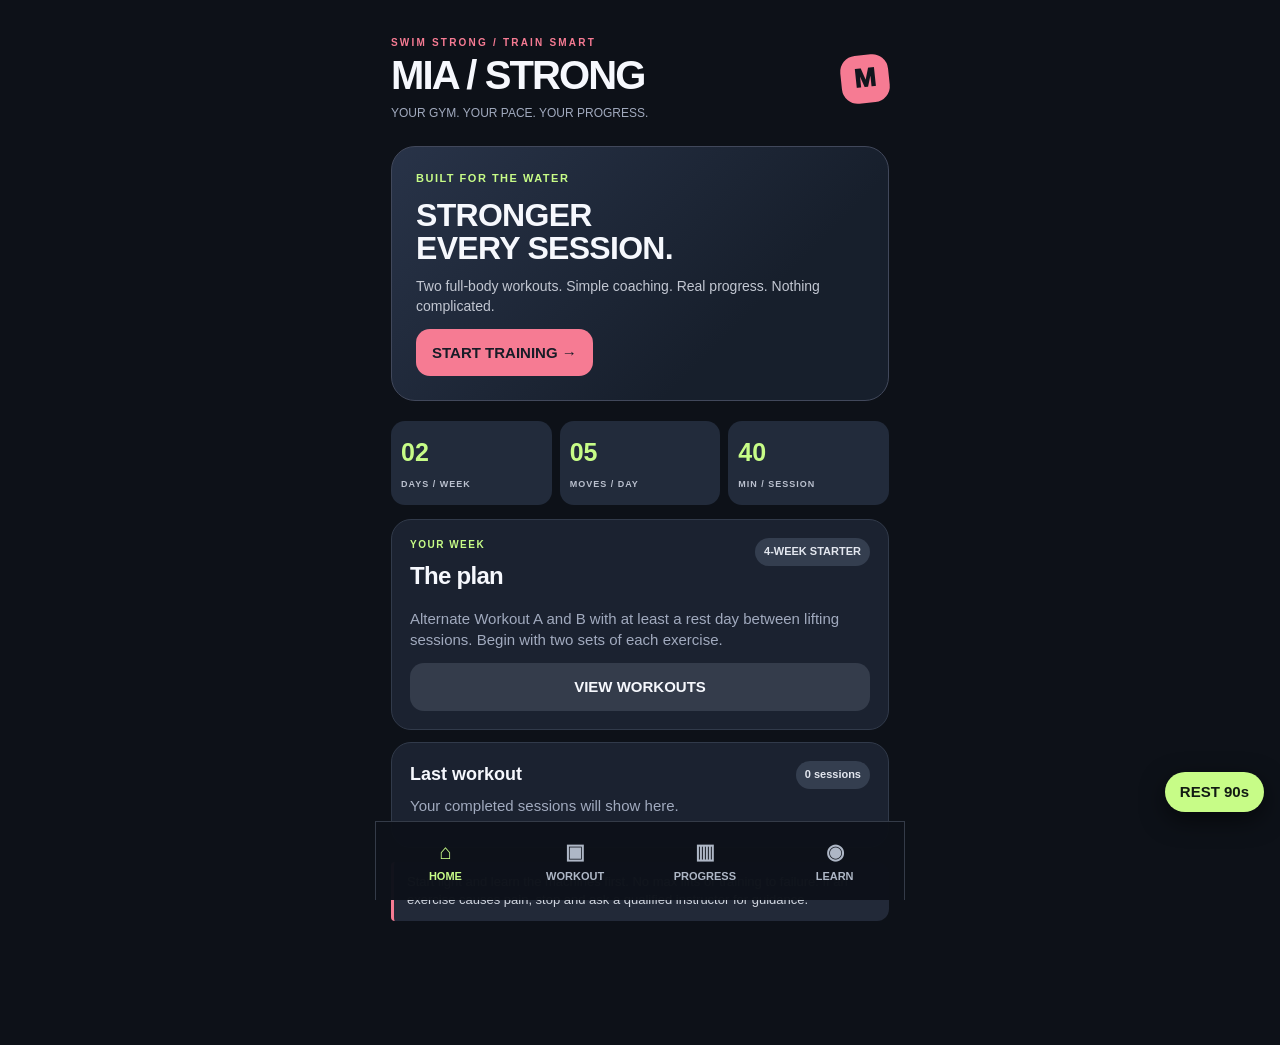
==== mia-strong/index.html @ 1ed0126c "Add standalone Mia Strong training app page" ====
<!doctype html>
<html lang="en">
<head>
<meta charset="utf-8">
<meta name="viewport" content="width=device-width,initial-scale=1,viewport-fit=cover">
<meta name="theme-color" content="#10131b">
<meta name="apple-mobile-web-app-capable" content="yes">
<meta name="apple-mobile-web-app-status-bar-style" content="black-translucent">
<meta name="apple-mobile-web-app-title" content="MIA STRONG">
<meta name="description" content="MIA / STRONG beginner strength training for swimmers">
<title>MIA / STRONG — Training</title>
<style>
:root{color-scheme:dark;--bg:#0d1118;--panel:#1b2230;--muted:#a1aabe;--accent:#f67b93;--lime:#c7fc87;--line:#313a4a;--white:#f6f8fd}
*{box-sizing:border-box}html{scroll-behavior:smooth}body{margin:0;background:var(--bg);color:var(--white);font:15px/1.45 -apple-system,BlinkMacSystemFont,Segoe UI,Roboto,Arial,sans-serif}button,input{font:inherit}button{cursor:pointer;touch-action:manipulation}a{color:var(--lime)}.app{max-width:530px;margin:auto;padding:22px 16px 110px}.micro{font-size:10px;letter-spacing:2.2px;font-weight:850;text-transform:uppercase;color:var(--accent)}.muted{color:var(--muted)}h1{font-size:40px;letter-spacing:-1.9px;line-height:1;margin:4px 0 10px}h2{font-size:24px;letter-spacing:-.7px;margin:0 0 8px}h3{font-size:18px;margin:0}p{margin:6px 0 12px}.top{display:flex;align-items:center;justify-content:space-between;margin-bottom:24px}.logo{height:48px;width:48px;background:var(--accent);color:#11151d;border-radius:16px;display:grid;place-items:center;font-weight:1000;font-size:26px;transform:rotate(-6deg)}.card{background:var(--panel);border:1px solid var(--line);border-radius:20px;padding:18px;margin:12px 0}.hero{background:linear-gradient(135deg,#283348 0%,#171f2c 70%);padding:24px;border-radius:24px;border:1px solid #41485b;margin-bottom:20px}.hero .eyebrow{color:var(--lime);font-size:11px;font-weight:800;letter-spacing:1.5px}.hero h2{font-size:32px;line-height:1.05;margin:12px 0 10px}.hero p{font-size:14px;color:#c2c7d2}.pill{font-size:11px;padding:6px 9px;border-radius:999px;background:#343e4f;color:#e3e7ef;font-weight:750;white-space:nowrap}.stats{display:grid;grid-template-columns:repeat(3,minmax(0,1fr));gap:8px;margin:14px 0}.stat{background:#222b3b;border-radius:14px;padding:13px 10px}.stat b{display:block;color:var(--lime);font-size:25px}.stat span{color:#bac0ce;letter-spacing:1px;font-size:9px;font-weight:800}.btn{border:none;border-radius:14px;background:var(--accent);color:#181c27;padding:13px 16px;font-weight:900;display:inline-flex;align-items:center;justify-content:center;gap:8px;text-decoration:none}.btn.secondary{background:#343c4b;color:var(--white)}.btn.ghost{background:transparent;color:var(--white);border:1px solid #485164}.btn.full{width:100%}.btn.small{padding:8px 10px;font-size:12px;border-radius:10px}.btn:active{transform:scale(.98)}.line{height:1px;background:var(--line);margin:14px 0}.workoutPick{display:grid;grid-template-columns:1fr 1fr;gap:9px;margin-bottom:18px}.pick{border:1px solid #485165;background:#202734;border-radius:14px;color:#c7cedb;padding:13px 10px;font-weight:800;text-align:center}.pick.active{background:var(--accent);border-color:var(--accent);color:#171b24}.toprow{display:flex;justify-content:space-between;align-items:flex-start;gap:12px}.overline{font-size:10px;letter-spacing:1.5px;font-weight:850;color:var(--lime)}.progress{height:8px;border-radius:9px;background:#343e4f;overflow:hidden;margin:12px 0}.progress>i{display:block;height:100%;background:var(--lime);border-radius:9px;transition:width .25s}.exercise{background:#202837;border:1px solid #394355;border-radius:19px;padding:15px;margin:10px 0}.exhead{display:flex;align-items:center;gap:11px}.exnumber{flex:0 0 39px;height:39px;display:grid;place-items:center;background:#384154;color:var(--accent);border-radius:12px;font-size:18px;font-weight:1000}.exhead .names{flex:1;min-width:0}.exhead h3{font-size:16px;line-height:1.2}.exhead small{display:block;color:#adb6c6;margin-top:4px;font-size:12px}.recommend{font-size:12px;color:var(--lime);font-weight:700;margin:13px 0 6px}.weightrow{display:flex;align-items:center;justify-content:space-between;gap:8px;margin:8px 0 13px}.weightbox{display:flex;gap:7px;align-items:center}.weightbox input{width:76px;border:1px solid #495467;background:#111722;color:white;border-radius:11px;padding:9px 7px;text-align:center;font-size:16px;font-weight:800}.weightbox span{color:#cbd0db;font-size:11px;max-width:50px}.setrow{display:grid;grid-template-columns:1fr 1fr;gap:9px}.set{border:1px solid #4d5668;background:#313a4a;color:#f0f2f8;border-radius:11px;padding:12px 6px;font-weight:850}.set.checked{color:#17301c;background:var(--lime);border-color:var(--lime)}.instructions{padding:14px 0 0}.instructions ol{padding-left:22px;margin:8px 0 12px}.instructions li{margin-bottom:7px}.tip{background:#30394a;border-radius:12px;padding:12px;color:#d7e0ed;font-size:13px}.tip b{color:var(--lime)}.bottomnav{position:fixed;bottom:0;left:0;right:0;background:rgba(14,18,26,.98);border-top:1px solid #343b48;display:flex;align-items:center;justify-content:center;z-index:10;padding:10px 8px calc(10px + env(safe-area-inset-bottom))}.navinner{display:flex;gap:7px;max-width:520px;width:100%}.navinner button{flex:1;background:none;border:0;color:#aeb7c6;font-size:11px;font-weight:700;padding:5px 0}.navinner button.active{color:var(--lime)}.navinner span{display:block;font-size:21px;margin-bottom:2px}.view{display:none}.view.active{display:block}.history{display:grid;gap:9px}.historyItem{background:#242d3c;border-radius:13px;padding:13px;display:flex;justify-content:space-between;gap:12px}.notice{border-left:3px solid var(--accent);padding:11px 13px;background:#222938;border-radius:4px 12px 12px 4px;font-size:13px;color:#d0d5df;margin:14px 0}.empty{text-align:center;color:var(--muted);padding:35px 12px}.toast{position:fixed;left:50%;bottom:95px;transform:translateX(-50%);border-radius:12px;background:#e3fac2;color:#132014;padding:11px 15px;white-space:nowrap;font-weight:800;box-shadow:0 5px 26px #0009;z-index:99;display:none}.timer{position:fixed;right:16px;bottom:88px;z-index:15;background:var(--lime);color:#121a13;border:none;border-radius:999px;padding:9px 15px;font-weight:900;box-shadow:0 8px 24px #0008;font-variant-numeric:tabular-nums}.footnote{font-size:12px;color:#9eacbc}button:focus-visible,input:focus-visible{outline:2px solid var(--lime);outline-offset:3px}
@media(min-width:700px){.app{padding-top:36px}.bottomnav{max-width:530px;margin:auto;border-left:1px solid #343b48;border-right:1px solid #343b48}}
</style>
</head>
<body>
<div class="app">
<header class="top"><div><div class="micro">SWIM STRONG / TRAIN SMART</div><h1>MIA / STRONG</h1><div class="muted" style="font-size:12px">YOUR GYM. YOUR PACE. YOUR PROGRESS.</div></div><div class="logo">M</div></header>
<section id="home" class="view active">
<div class="hero"><div class="eyebrow">BUILT FOR THE WATER</div><h2>STRONGER<br>EVERY SESSION.</h2><p>Two full-body workouts. Simple coaching. Real progress. Nothing complicated.</p><button class="btn" data-nav="workouts">START TRAINING →</button></div>
<div class="stats"><div class="stat"><b>02</b><span>DAYS / WEEK</span></div><div class="stat"><b>05</b><span>MOVES / DAY</span></div><div class="stat"><b>40</b><span>MIN / SESSION</span></div></div>
<div class="card"><div class="toprow"><div><div class="overline">YOUR WEEK</div><h2 style="margin-top:6px">The plan</h2></div><span class="pill">4-WEEK STARTER</span></div><p class="muted">Alternate Workout A and B with at least a rest day between lifting sessions. Begin with two sets of each exercise.</p><button class="btn secondary full" data-nav="workouts">VIEW WORKOUTS</button></div>
<div class="card"><div class="toprow"><h3>Last workout</h3><span class="pill" id="homeSessionCount">0 sessions</span></div><p id="lastSession" class="muted">Your completed sessions will show here.</p></div>
<div class="notice">Start light and learn the machines first. No max lifts or training to failure. If an exercise causes pain, stop and ask a qualified instructor for guidance.</div>
</section>
<section id="workouts" class="view">
<div class="overline">LET'S GET STRONG</div><h2 style="margin:7px 0">YOUR WORKOUT</h2><p class="muted">Tap an exercise for steps. Log your weight and tick off sets as you go.</p>
<div class="workoutPick"><button id="pickA" class="pick active" data-day="A">A · MACHINES</button><button id="pickB" class="pick" data-day="B">B · STRENGTH</button></div>
<div class="card"><div class="toprow"><div><div class="overline">TODAY'S SESSION</div><h2 id="workoutName" style="margin-top:6px">MACHINE DAY</h2></div><span class="pill" id="setCount">0 / 10 SETS</span></div><p id="workoutDesc" class="muted"></p><div class="progress"><i id="progressFill" style="width:0%"></i></div></div>
<div id="exerciseList"></div>
<div class="card"><button class="btn full" id="finishWorkout">FINISH + SAVE WORKOUT ✓</button><button class="btn ghost full" id="resetWorkout" style="margin-top:9px">RESET CHECKMARKS</button><p class="footnote" style="margin-top:12px">Only completed sets count toward saved progress. Workout weights and history are saved in this browser on this device, not to an online account.</p></div>
</section>
<section id="progressView" class="view">
<div class="overline">KEEP SHOWING UP</div><h2 style="margin:7px 0">YOUR PROGRESS</h2><div class="stats"><div class="stat"><b id="sessionsTotal">0</b><span>WORKOUTS</span></div><div class="stat"><b id="setsTotal">0</b><span>SETS DONE</span></div><div class="stat"><b id="movesTotal">10</b><span>EXERCISES</span></div></div>
<div class="card"><h3>Workout history</h3><p class="muted">Your sessions are stored on this phone.</p><div id="historyList" class="history"></div></div>
<div class="card"><button class="btn secondary full" id="copyHistory">COPY HISTORY TO NOTES</button></div>
</section>
<section id="learn" class="view">
<div class="overline">BEFORE YOU LIFT</div><h2 style="margin:7px 0">GYM PLAYBOOK</h2>
<div class="card"><h3>01 · Warm up</h3><p>5–10 minutes of easy cycling or walking, followed by a few controlled practice reps for the first exercise.</p></div>
<div class="card"><h3>02 · Find your starting weight</h3><p>Suggested weights are just a place to start. Use one that leaves 3–4 clean reps in reserve. Machines don't all feel the same.</p></div>
<div class="card"><h3>03 · Your sets</h3><p>Two sets per exercise. Rest about 60–90 seconds between them. Keep every movement smooth and controlled.</p></div>
<div class="card"><h3>04 · Get stronger</h3><p>When every rep is easy and controlled, increase slightly next time. No need to max out, chase soreness or train to failure.</p></div>
<div class="card"><h3>05 · Swim comes first</h3><p>Keep gym days away from big races or especially tough swim practices when possible. Eat enough, hydrate and recover.</p></div>
<div class="card"><h3>06 · Safety</h3><p>Get a gym instructor to check machine settings and new free-weight movements. If there is pain, dizziness, or unusual severe muscle discomfort, stop training and tell a trusted adult or clinician.</p></div>
<div class="card"><h3>Make it feel like an app</h3><p>On iPhone, open this page in Safari, tap Share, then <strong>Add to Home Screen</strong>. Mia can then open it with one tap.</p></div>
</section>
</div>
<nav class="bottomnav" aria-label="App navigation"><div class="navinner"><button class="active" data-nav="home"><span>⌂</span>HOME</button><button data-nav="workouts"><span>▣</span>WORKOUT</button><button data-nav="progressView"><span>▥</span>PROGRESS</button><button data-nav="learn"><span>◉</span>LEARN</button></div></nav>
<button class="timer" id="timer" aria-label="Start a 90 second rest timer">REST 90s</button><div class="toast" id="toast" role="status"></div>
<script>
(function(){
"use strict";
var plans={
A:{name:"MACHINE DAY",desc:"Machines + core. Get comfortable using the equipment.",items:[
{id:"leg",name:"Leg Press",reps:"10 reps",area:"Legs + glutes",suggest:"Start with the lightest comfortable setting (often 20–50 lb displayed)",weight:30,unit:"lb displayed",steps:["Adjust seat so back stays on the support.","Place feet around shoulder width apart.","Push platform smoothly without locking knees.","Return slowly while keeping hips against pad."],tip:"Leg-press machines vary greatly. Use the lightest comfortable resistance first."},
{id:"row",name:"Seated Cable Row",reps:"10 reps",area:"Back + arms",suggest:"15–30 lb",weight:20,unit:"lb",steps:["Sit upright with feet supported.","Pull handles toward your lower ribs.","Keep shoulders down and avoid rocking backward.","Return smoothly to the starting position."],tip:"Move your arms, not your whole torso."},
{id:"press",name:"Chest Press",reps:"10 reps",area:"Chest + triceps",suggest:"10–25 lb",weight:15,unit:"lb",steps:["Adjust seat so handles are near chest height.","Sit against the back support.","Press forward smoothly.","Return slowly without forcing a deep shoulder stretch."],tip:"Use only a comfortable pain-free range for your shoulders."},
{id:"bridge",name:"Glute Bridge",reps:"12 reps",area:"Hips + glutes",suggest:"Body weight",weight:0,unit:"lb added",steps:["Lie on your back, knees bent and feet flat.","Brace core and squeeze glutes.","Lift hips until body is in a straight line.","Lower slowly without arching your back."],tip:"Body weight is enough to learn the movement."},
{id:"deadbug",name:"Dead Bug",reps:"8 each side",area:"Core control",suggest:"Body weight",weight:0,unit:"lb added",steps:["Lie on your back with arms up and knees bent.","Slowly extend one arm and the opposite leg.","Keep the lower back stable.","Return and switch sides."],tip:"Smaller movements are better than arching your back."}]},
B:{name:"STRENGTH + CONTROL",desc:"Free weights, body control and swimmer-friendly strength.",items:[
{id:"goblet",name:"Goblet Squat",reps:"8 reps",area:"Legs + hips",suggest:"Body weight first, then 5–10 lb",weight:5,unit:"lb single weight",steps:["Hold one light dumbbell at chest level.","Stand with feet about shoulder width.","Sit hips down and back to a comfortable depth.","Keep heels down as you stand tall."],tip:"Practice bodyweight squats before adding the dumbbell."},
{id:"lat",name:"Lat Pulldown",reps:"10 reps",area:"Back + arms",suggest:"15–30 lb",weight:20,unit:"lb",steps:["Set thigh pads so legs are secure.","Sit tall with a comfortable grip.","Pull bar toward upper chest, elbows down.","Return under control without swinging."],tip:"Never pull the bar behind your neck."},
{id:"rdl",name:"Dumbbell Romanian Deadlift",reps:"8 reps",area:"Hamstrings + glutes",suggest:"5–10 lb per hand",weight:5,unit:"lb each hand",steps:["Hold light dumbbells near thighs.","Slightly bend knees and push hips backward.","Keep back neutral and dumbbells close to legs.","Drive hips forward to stand tall."],tip:"Have a gym instructor check your form at first."},
{id:"step",name:"Step-Ups",reps:"8 each leg",area:"Single-leg power",suggest:"Body weight",weight:0,unit:"lb added",steps:["Choose a low, stable step.","Put entire foot onto the step.","Push through the top leg to stand tall.","Lower slowly before switching sides."],tip:"Do these without weights first."},
{id:"pallof",name:"Pallof Press",reps:"8 each side",area:"Core stability",suggest:"5–10 lb",weight:5,unit:"lb",steps:["Set a cable at chest height.","Stand sideways to it, gripping handle at chest.","Press hands forward without twisting torso.","Bring hands back and repeat on both sides."],tip:"Lower resistance if your body starts rotating."}]}
};
var dbkey="mia-strong-v1";var s={day:"A",weights:{},checks:{},sessions:[],open:""};try{var previous=JSON.parse(localStorage.getItem(dbkey)||"null");if(previous&&typeof previous==="object"){s=Object.assign(s,previous)}}catch(e){}
function persist(){try{localStorage.setItem(dbkey,JSON.stringify(s))}catch(e){}}
function escapeText(str){return String(str).replace(/[&<>"']/g,function(c){return {"&":"&amp;","<":"&lt;",">":"&gt;","\"":"&quot;","'":"&#39;"}[c]})}
function x(id){return document.getElementById(id)}
function toast(msg){x("toast").textContent=msg;x("toast").style.display="block";setTimeout(function(){x("toast").style.display="none"},2300)}
function count(){return plans[s.day].items.reduce(function(sum,it){return sum+(s.checks[s.day+"-"+it.id+"-1"]?1:0)+(s.checks[s.day+"-"+it.id+"-2"]?1:0)},0)}
function drawWorkouts(){
x("pickA").classList.toggle("active",s.day==="A");x("pickB").classList.toggle("active",s.day==="B");
x("workoutName").textContent=plans[s.day].name;x("workoutDesc").textContent=plans[s.day].desc;
x("setCount").textContent=count()+" / 10 SETS";x("progressFill").style.width=(count()*10)+"%";
x("exerciseList").innerHTML=plans[s.day].items.map(function(it,i){
var key=s.day+"-"+it.id;var weight=s.weights[it.id]==null?it.weight:s.weights[it.id];var opened=s.open===it.id;
var instructions=opened?'<div class="instructions"><div class="overline">HOW TO DO IT</div><ol>'+it.steps.map(function(v){return "<li>"+escapeText(v)+"</li>"}).join("")+'</ol><div class="tip"><b>FORM TIP </b>'+escapeText(it.tip)+'</div><a class="btn secondary full" style="margin-top:10px" target="_blank" rel="noopener noreferrer" href="https://www.youtube.com/results?search_query='+encodeURIComponent(it.name+" beginner exercise tutorial")+'">▶ WATCH DEMONSTRATION</a></div>':"";
return '<div class="exercise"><div class="exhead"><div class="exnumber">'+String(i+1).padStart(2,"0")+'</div><div class="names"><h3>'+escapeText(it.name)+'</h3><small>'+escapeText(it.area)+" · 2 × "+escapeText(it.reps)+'</small></div><button class="btn small secondary" data-learn="'+it.id+'">'+(opened?"CLOSE":"LEARN")+'</button></div><div class="recommend">FIRST TRY: '+escapeText(it.suggest)+'</div><div class="weightrow"><span class="muted" style="font-size:12px">WEIGHT USED</span><div class="weightbox"><input type="number" min="0" step="2.5" inputmode="decimal" aria-label="Weight for '+escapeText(it.name)+'" data-weight="'+it.id+'" value="'+escapeText(weight)+'"><span>'+escapeText(it.unit)+'</span></div></div><div class="setrow">'+[1,2].map(function(n){var checked=!!s.checks[key+"-"+n];return '<button class="set '+(checked?"checked":"")+'" data-set="'+key+"-"+n+'">'+(checked?"✓ DONE":"SET "+n)+'</button>'}).join("")+'</div>'+instructions+'</div>'
}).join("");
}
function drawProgress(){
var total=s.sessions.reduce(function(a,b){return a+b.sets},0);x("sessionsTotal").textContent=s.sessions.length;x("setsTotal").textContent=total;x("homeSessionCount").textContent=s.sessions.length+(s.sessions.length===1?" session":" sessions");
x("lastSession").textContent=s.sessions.length?s.sessions[0].label+" · "+new Date(s.sessions[0].date).toLocaleDateString()+" · "+s.sessions[0].sets+" sets completed":"Your completed sessions will show here.";
x("historyList").innerHTML=s.sessions.length?s.sessions.map(function(it){return '<div class="historyItem"><div><b>'+escapeText(it.label)+'</b><div class="muted" style="font-size:12px">'+new Date(it.date).toLocaleDateString()+'</div></div><span class="pill">'+it.sets+' SETS</span></div>'}).join(""):'<div class="empty">No logged workouts yet.<br>Start with Workout A!</div>';
}
function show(tab){
document.querySelectorAll(".view").forEach(function(el){el.classList.toggle("active",el.id===tab)});
document.querySelectorAll("[data-nav]").forEach(function(el){el.classList.toggle("active",el.dataset.nav===tab)});
window.scrollTo(0,0);drawProgress();
}
document.addEventListener("click",function(e){
var nav=e.target.closest("[data-nav]");if(nav){show(nav.dataset.nav);return}
var day=e.target.closest("[data-day]");if(day){s.day=day.dataset.day;s.open="";persist();drawWorkouts();return}
var learn=e.target.closest("[data-learn]");if(learn){s.open=s.open===learn.dataset.learn?"":learn.dataset.learn;persist();drawWorkouts();return}
var set=e.target.closest("[data-set]");if(set){s.checks[set.dataset.set]=!s.checks[set.dataset.set];persist();drawWorkouts();return}
});
document.addEventListener("change",function(e){var el=e.target.closest("[data-weight]");if(el){var v=Number(el.value);s.weights[el.dataset.weight]=Number.isFinite(v)&&v>=0?v:0;persist()}});
x("finishWorkout").addEventListener("click",function(){var c=count();if(!c){toast("Complete some sets first");return}var used=plans[s.day].items.map(function(it){return {exercise:it.name,weight:s.weights[it.id]==null?it.weight:s.weights[it.id],unit:it.unit,sets:(s.checks[s.day+"-"+it.id+"-1"]?1:0)+(s.checks[s.day+"-"+it.id+"-2"]?1:0)}});s.sessions.unshift({date:new Date().toISOString(),label:plans[s.day].name,day:s.day,sets:c,used:used});s.sessions=s.sessions.slice(0,100);plans[s.day].items.forEach(function(it){delete s.checks[s.day+"-"+it.id+"-1"];delete s.checks[s.day+"-"+it.id+"-2"]});persist();drawWorkouts();drawProgress();toast("Workout saved! Strong work.");show("progressView")});
x("resetWorkout").addEventListener("click",function(){if(!confirm("Clear today's checked sets?"))return;plans[s.day].items.forEach(function(it){delete s.checks[s.day+"-"+it.id+"-1"];delete s.checks[s.day+"-"+it.id+"-2"]});persist();drawWorkouts();toast("Checkmarks reset")});
x("copyHistory").addEventListener("click",function(){var txt="MIA / STRONG TRAINING HISTORY\n"+s.sessions.map(function(e){return new Date(e.date).toLocaleDateString()+" | "+e.label+" | "+e.sets+" sets\n"+e.used.map(function(a){return "  "+a.exercise+": "+a.weight+" "+a.unit+" ("+a.sets+" sets)"}).join("\n")}).join("\n\n");if(navigator.clipboard&&navigator.clipboard.writeText){navigator.clipboard.writeText(txt).then(function(){toast("Copied to clipboard")},function(){toast("Clipboard unavailable")})}else{toast("Clipboard unavailable")}});
var remaining=0;var interval=null;x("timer").addEventListener("click",function(){if(interval){clearInterval(interval);interval=null;remaining=0;x("timer").textContent="REST 90s";return}remaining=90;x("timer").textContent="REST "+remaining+"s";interval=setInterval(function(){remaining--;x("timer").textContent="REST "+remaining+"s";if(remaining<=0){clearInterval(interval);interval=null;x("timer").textContent="REST 90s";toast("Rest complete. Ready for next set!")}},1000)});
drawWorkouts();drawProgress();
})();
</script>
</body></html>
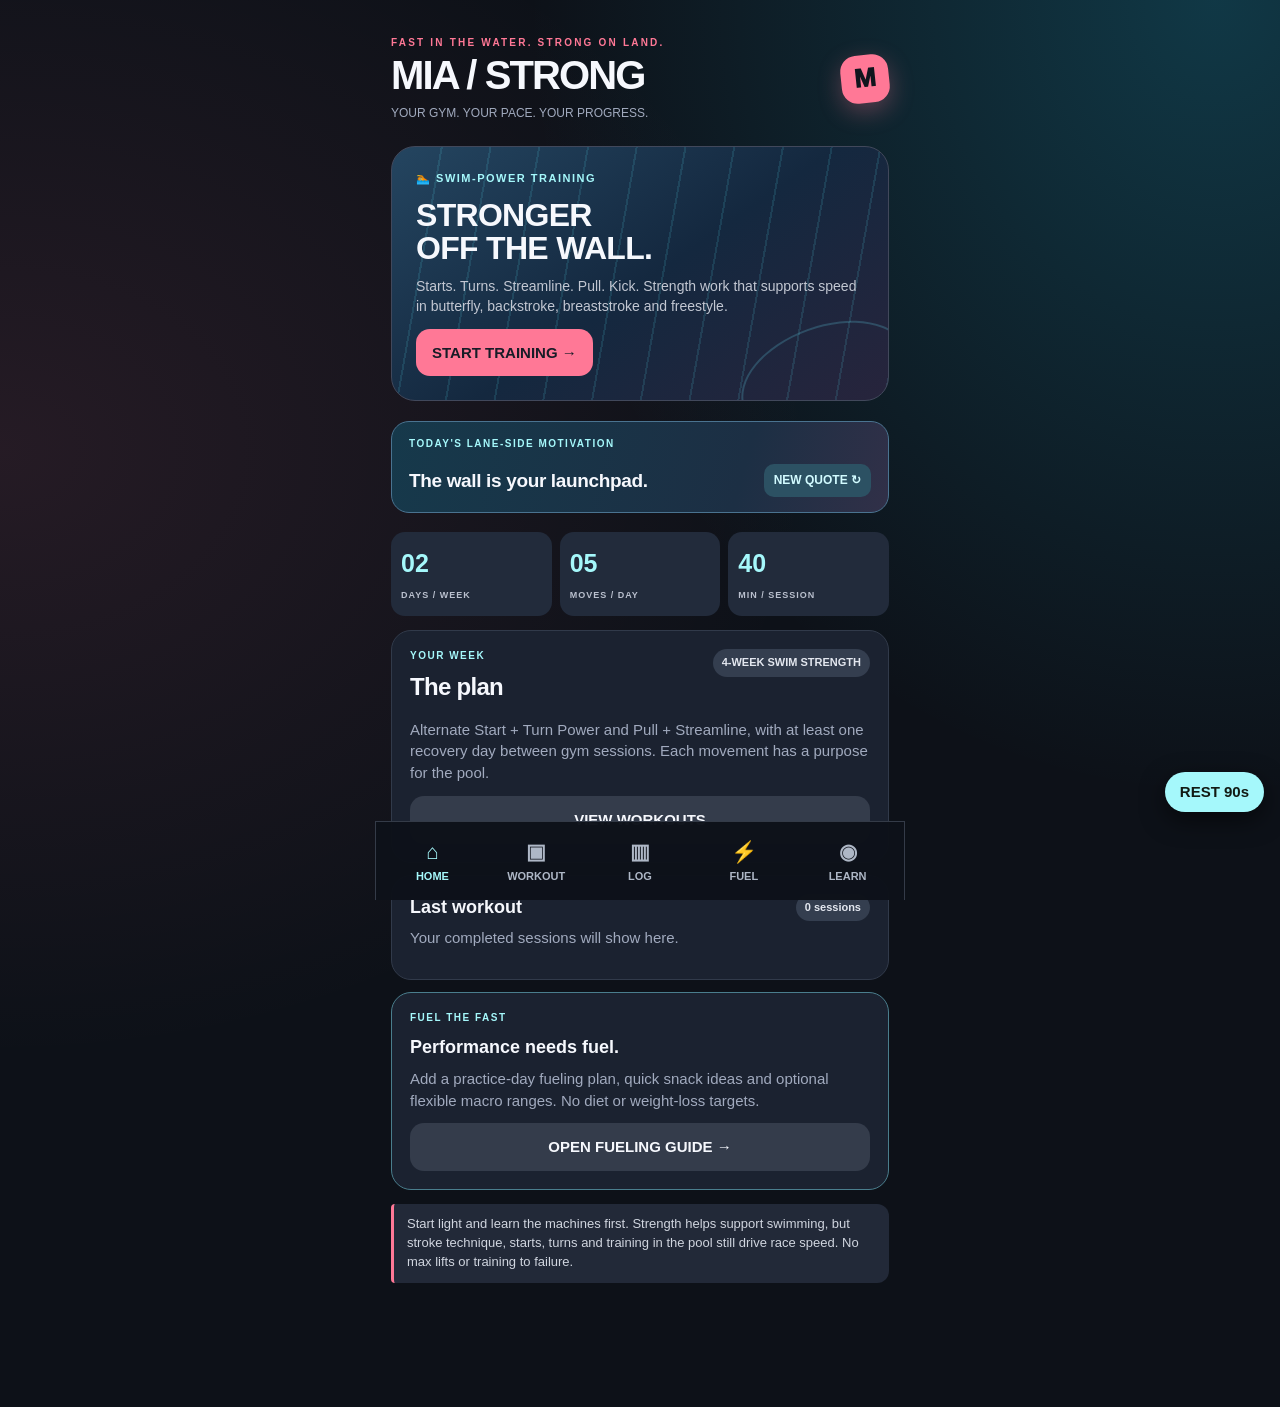
==== commit 7ad8def5: "Make Mia Strong swimmer-specific with rotating motivation and performance fueling guide" ====
--- a/mia-strong/index.html
+++ b/mia-strong/index.html
@@ -10,25 +10,48 @@
 <meta name="description" content="MIA / STRONG beginner strength training for swimmers">
 <title>MIA / STRONG — Training</title>
 <style>
-:root{color-scheme:dark;--bg:#0d1118;--panel:#1b2230;--muted:#a1aabe;--accent:#f67b93;--lime:#c7fc87;--line:#313a4a;--white:#f6f8fd}
-*{box-sizing:border-box}html{scroll-behavior:smooth}body{margin:0;background:var(--bg);color:var(--white);font:15px/1.45 -apple-system,BlinkMacSystemFont,Segoe UI,Roboto,Arial,sans-serif}button,input{font:inherit}button{cursor:pointer;touch-action:manipulation}a{color:var(--lime)}.app{max-width:530px;margin:auto;padding:22px 16px 110px}.micro{font-size:10px;letter-spacing:2.2px;font-weight:850;text-transform:uppercase;color:var(--accent)}.muted{color:var(--muted)}h1{font-size:40px;letter-spacing:-1.9px;line-height:1;margin:4px 0 10px}h2{font-size:24px;letter-spacing:-.7px;margin:0 0 8px}h3{font-size:18px;margin:0}p{margin:6px 0 12px}.top{display:flex;align-items:center;justify-content:space-between;margin-bottom:24px}.logo{height:48px;width:48px;background:var(--accent);color:#11151d;border-radius:16px;display:grid;place-items:center;font-weight:1000;font-size:26px;transform:rotate(-6deg)}.card{background:var(--panel);border:1px solid var(--line);border-radius:20px;padding:18px;margin:12px 0}.hero{background:linear-gradient(135deg,#283348 0%,#171f2c 70%);padding:24px;border-radius:24px;border:1px solid #41485b;margin-bottom:20px}.hero .eyebrow{color:var(--lime);font-size:11px;font-weight:800;letter-spacing:1.5px}.hero h2{font-size:32px;line-height:1.05;margin:12px 0 10px}.hero p{font-size:14px;color:#c2c7d2}.pill{font-size:11px;padding:6px 9px;border-radius:999px;background:#343e4f;color:#e3e7ef;font-weight:750;white-space:nowrap}.stats{display:grid;grid-template-columns:repeat(3,minmax(0,1fr));gap:8px;margin:14px 0}.stat{background:#222b3b;border-radius:14px;padding:13px 10px}.stat b{display:block;color:var(--lime);font-size:25px}.stat span{color:#bac0ce;letter-spacing:1px;font-size:9px;font-weight:800}.btn{border:none;border-radius:14px;background:var(--accent);color:#181c27;padding:13px 16px;font-weight:900;display:inline-flex;align-items:center;justify-content:center;gap:8px;text-decoration:none}.btn.secondary{background:#343c4b;color:var(--white)}.btn.ghost{background:transparent;color:var(--white);border:1px solid #485164}.btn.full{width:100%}.btn.small{padding:8px 10px;font-size:12px;border-radius:10px}.btn:active{transform:scale(.98)}.line{height:1px;background:var(--line);margin:14px 0}.workoutPick{display:grid;grid-template-columns:1fr 1fr;gap:9px;margin-bottom:18px}.pick{border:1px solid #485165;background:#202734;border-radius:14px;color:#c7cedb;padding:13px 10px;font-weight:800;text-align:center}.pick.active{background:var(--accent);border-color:var(--accent);color:#171b24}.toprow{display:flex;justify-content:space-between;align-items:flex-start;gap:12px}.overline{font-size:10px;letter-spacing:1.5px;font-weight:850;color:var(--lime)}.progress{height:8px;border-radius:9px;background:#343e4f;overflow:hidden;margin:12px 0}.progress>i{display:block;height:100%;background:var(--lime);border-radius:9px;transition:width .25s}.exercise{background:#202837;border:1px solid #394355;border-radius:19px;padding:15px;margin:10px 0}.exhead{display:flex;align-items:center;gap:11px}.exnumber{flex:0 0 39px;height:39px;display:grid;place-items:center;background:#384154;color:var(--accent);border-radius:12px;font-size:18px;font-weight:1000}.exhead .names{flex:1;min-width:0}.exhead h3{font-size:16px;line-height:1.2}.exhead small{display:block;color:#adb6c6;margin-top:4px;font-size:12px}.recommend{font-size:12px;color:var(--lime);font-weight:700;margin:13px 0 6px}.weightrow{display:flex;align-items:center;justify-content:space-between;gap:8px;margin:8px 0 13px}.weightbox{display:flex;gap:7px;align-items:center}.weightbox input{width:76px;border:1px solid #495467;background:#111722;color:white;border-radius:11px;padding:9px 7px;text-align:center;font-size:16px;font-weight:800}.weightbox span{color:#cbd0db;font-size:11px;max-width:50px}.setrow{display:grid;grid-template-columns:1fr 1fr;gap:9px}.set{border:1px solid #4d5668;background:#313a4a;color:#f0f2f8;border-radius:11px;padding:12px 6px;font-weight:850}.set.checked{color:#17301c;background:var(--lime);border-color:var(--lime)}.instructions{padding:14px 0 0}.instructions ol{padding-left:22px;margin:8px 0 12px}.instructions li{margin-bottom:7px}.tip{background:#30394a;border-radius:12px;padding:12px;color:#d7e0ed;font-size:13px}.tip b{color:var(--lime)}.bottomnav{position:fixed;bottom:0;left:0;right:0;background:rgba(14,18,26,.98);border-top:1px solid #343b48;display:flex;align-items:center;justify-content:center;z-index:10;padding:10px 8px calc(10px + env(safe-area-inset-bottom))}.navinner{display:flex;gap:7px;max-width:520px;width:100%}.navinner button{flex:1;background:none;border:0;color:#aeb7c6;font-size:11px;font-weight:700;padding:5px 0}.navinner button.active{color:var(--lime)}.navinner span{display:block;font-size:21px;margin-bottom:2px}.view{display:none}.view.active{display:block}.history{display:grid;gap:9px}.historyItem{background:#242d3c;border-radius:13px;padding:13px;display:flex;justify-content:space-between;gap:12px}.notice{border-left:3px solid var(--accent);padding:11px 13px;background:#222938;border-radius:4px 12px 12px 4px;font-size:13px;color:#d0d5df;margin:14px 0}.empty{text-align:center;color:var(--muted);padding:35px 12px}.toast{position:fixed;left:50%;bottom:95px;transform:translateX(-50%);border-radius:12px;background:#e3fac2;color:#132014;padding:11px 15px;white-space:nowrap;font-weight:800;box-shadow:0 5px 26px #0009;z-index:99;display:none}.timer{position:fixed;right:16px;bottom:88px;z-index:15;background:var(--lime);color:#121a13;border:none;border-radius:999px;padding:9px 15px;font-weight:900;box-shadow:0 8px 24px #0008;font-variant-numeric:tabular-nums}.footnote{font-size:12px;color:#9eacbc}button:focus-visible,input:focus-visible{outline:2px solid var(--lime);outline-offset:3px}
+:root{color-scheme:dark;--bg:#0d1118;--panel:#1b2230;--muted:#a1aabe;--accent:#ff7896;--lime:#a5f8fb;--line:#313a4a;--white:#f6f8fd}
+*{box-sizing:border-box}html{scroll-behavior:smooth}body{margin:0;background:var(--bg);background-image:radial-gradient(ellipse at 95% 0%,rgba(28,194,232,.22),transparent 40%),radial-gradient(ellipse at 0% 32%,rgba(250,113,148,.10),transparent 45%);color:var(--white);font:15px/1.45 -apple-system,BlinkMacSystemFont,Segoe UI,Roboto,Arial,sans-serif}button,input{font:inherit}button{cursor:pointer;touch-action:manipulation}a{color:var(--lime)}.app{max-width:530px;margin:auto;padding:22px 16px 110px}.micro{font-size:10px;letter-spacing:2.2px;font-weight:850;text-transform:uppercase;color:var(--accent)}.muted{color:var(--muted)}h1{font-size:40px;letter-spacing:-1.9px;line-height:1;margin:4px 0 10px}h2{font-size:24px;letter-spacing:-.7px;margin:0 0 8px}h3{font-size:18px;margin:0}p{margin:6px 0 12px}.top{display:flex;align-items:center;justify-content:space-between;margin-bottom:24px}.logo{box-shadow:0 8px 24px #ff789650;height:48px;width:48px;background:var(--accent);color:#11151d;border-radius:16px;display:grid;place-items:center;font-weight:1000;font-size:26px;transform:rotate(-6deg)}.card{background:var(--panel);border:1px solid var(--line);border-radius:20px;padding:18px;margin:12px 0}.hero{background:repeating-linear-gradient(100deg,rgba(85,224,241,.13) 0px,rgba(85,224,241,.13) 2px,transparent 2px,transparent 48px),linear-gradient(145deg,#244560 0%,#14283f 52%,#27243c 100%);padding:24px;border-radius:24px;border:1px solid #41485b;margin-bottom:20px} .hero .eyebrow{color:var(--lime);font-size:11px;font-weight:800;letter-spacing:1.5px}.hero h2{font-size:32px;line-height:1.05;margin:12px 0 10px}.hero p{font-size:14px;color:#c2c7d2}.pill{font-size:11px;padding:6px 9px;border-radius:999px;background:#343e4f;color:#e3e7ef;font-weight:750;white-space:nowrap}.stats{display:grid;grid-template-columns:repeat(3,minmax(0,1fr));gap:8px;margin:14px 0}.stat{background:#222b3b;border-radius:14px;padding:13px 10px}.stat b{display:block;color:var(--lime);font-size:25px}.stat span{color:#bac0ce;letter-spacing:1px;font-size:9px;font-weight:800}.btn{border:none;border-radius:14px;background:var(--accent);color:#181c27;padding:13px 16px;font-weight:900;display:inline-flex;align-items:center;justify-content:center;gap:8px;text-decoration:none}.btn.secondary{background:#343c4b;color:var(--white)}.btn.ghost{background:transparent;color:var(--white);border:1px solid #485164}.btn.full{width:100%}.btn.small{padding:8px 10px;font-size:12px;border-radius:10px}.btn:active{transform:scale(.98)}.line{height:1px;background:var(--line);margin:14px 0}.workoutPick{display:grid;grid-template-columns:1fr 1fr;gap:9px;margin-bottom:18px}.pick{border:1px solid #485165;background:#202734;border-radius:14px;color:#c7cedb;padding:13px 10px;font-weight:800;text-align:center}.pick.active{background:var(--accent);border-color:var(--accent);color:#171b24}.toprow{display:flex;justify-content:space-between;align-items:flex-start;gap:12px}.overline{font-size:10px;letter-spacing:1.5px;font-weight:850;color:var(--lime)}.progress{height:8px;border-radius:9px;background:#343e4f;overflow:hidden;margin:12px 0}.progress>i{display:block;height:100%;background:var(--lime);border-radius:9px;transition:width .25s}.exercise{background:#202837;border:1px solid #394355;border-radius:19px;padding:15px;margin:10px 0}.exhead{display:flex;align-items:center;gap:11px}.exnumber{flex:0 0 39px;height:39px;display:grid;place-items:center;background:#384154;color:var(--accent);border-radius:12px;font-size:18px;font-weight:1000}.exhead .names{flex:1;min-width:0}.exhead h3{font-size:16px;line-height:1.2}.exhead small{display:block;color:#adb6c6;margin-top:4px;font-size:12px}.recommend{font-size:12px;color:var(--lime);font-weight:700;margin:13px 0 6px}.weightrow{display:flex;align-items:center;justify-content:space-between;gap:8px;margin:8px 0 13px}.weightbox{display:flex;gap:7px;align-items:center}.weightbox input{width:76px;border:1px solid #495467;background:#111722;color:white;border-radius:11px;padding:9px 7px;text-align:center;font-size:16px;font-weight:800}.weightbox span{color:#cbd0db;font-size:11px;max-width:50px}.setrow{display:grid;grid-template-columns:1fr 1fr;gap:9px}.set{border:1px solid #4d5668;background:#313a4a;color:#f0f2f8;border-radius:11px;padding:12px 6px;font-weight:850}.set.checked{color:#17301c;background:var(--lime);border-color:var(--lime)}.instructions{padding:14px 0 0}.instructions ol{padding-left:22px;margin:8px 0 12px}.instructions li{margin-bottom:7px}.tip{background:#30394a;border-radius:12px;padding:12px;color:#d7e0ed;font-size:13px}.tip b{color:var(--lime)}.bottomnav{position:fixed;bottom:0;left:0;right:0;background:rgba(14,18,26,.98);border-top:1px solid #343b48;display:flex;align-items:center;justify-content:center;z-index:10;padding:10px 8px calc(10px + env(safe-area-inset-bottom))}.navinner{display:flex;gap:7px;max-width:520px;width:100%}.navinner button{flex:1;background:none;border:0;color:#aeb7c6;font-size:11px;font-weight:700;padding:5px 0}.navinner button.active{color:var(--lime)}.navinner span{display:block;font-size:21px;margin-bottom:2px}.view{display:none}.view.active{display:block}.history{display:grid;gap:9px}.historyItem{background:#242d3c;border-radius:13px;padding:13px;display:flex;justify-content:space-between;gap:12px}.notice{border-left:3px solid var(--accent);padding:11px 13px;background:#222938;border-radius:4px 12px 12px 4px;font-size:13px;color:#d0d5df;margin:14px 0}.empty{text-align:center;color:var(--muted);padding:35px 12px}.toast{position:fixed;left:50%;bottom:95px;transform:translateX(-50%);border-radius:12px;background:#e3fac2;color:#132014;padding:11px 15px;white-space:nowrap;font-weight:800;box-shadow:0 5px 26px #0009;z-index:99;display:none}.timer{position:fixed;right:16px;bottom:88px;z-index:15;background:var(--lime);color:#121a13;border:none;border-radius:999px;padding:9px 15px;font-weight:900;box-shadow:0 8px 24px #0008;font-variant-numeric:tabular-nums}.footnote{font-size:12px;color:#9eacbc}button:focus-visible,input:focus-visible{outline:2px solid var(--lime);outline-offset:3px}
 @media(min-width:700px){.app{padding-top:36px}.bottomnav{max-width:530px;margin:auto;border-left:1px solid #343b48;border-right:1px solid #343b48}}
+
+
+/* Swim-power update */
+.hero{position:relative;overflow:hidden}.hero:after{content:"";position:absolute;right:-24px;bottom:-30px;width:170px;height:100px;border:2px solid rgba(105,236,253,.20);border-radius:50%;transform:rotate(-20deg);pointer-events:none}
+.quoteCard{padding:15px 17px;margin:12px 0 19px;border:1px solid #4a7390;border-radius:18px;background:linear-gradient(105deg,#16394b,#1c2f44 70%,#313048);display:flex;align-items:center;gap:12px;flex-wrap:wrap}
+.quoteText{font-size:19px;font-weight:850;line-height:1.24;flex:1 1 160px;letter-spacing:-.35px}.quoteCard .overline{width:100%}.quoteCard .btn{background:#2c5163;color:#d2fbff}
+.carry{background:#1b3645;border-left:3px solid #70e2ff;color:#d2f4fc;padding:9px 11px;border-radius:3px 10px 10px 3px;font-size:12px;margin:12px 0}
+.carry b{font-size:10px;letter-spacing:1px;color:#9bf5ff}
+.fuelBanner{background:linear-gradient(115deg,#21495c,#3a3560);padding:15px;border:1px solid #56758e;border-radius:17px;display:flex;gap:12px;align-items:center;margin:14px 0}
+.fuelForm{display:grid;grid-template-columns:1fr 1fr;gap:10px;margin:16px 0}
+.fuelForm label{font-size:11px;font-weight:800;color:#c8d6e4;display:block}
+.fuelForm small{font-weight:400;color:#a6b4c7}
+.fuelForm input,.fuelForm select{appearance:auto;max-width:100%;width:100%;background:#111d2b;color:white;border:1px solid #55627a;border-radius:9px;padding:10px 9px;font-size:14px;margin-top:7px}
+.fuelInputPair{display:grid;grid-template-columns:1fr 1fr;gap:7px}.fuelInputPair input{min-width:0}
+.macroGrid{display:grid;grid-template-columns:repeat(3,1fr);gap:7px}
+.macro{border:1px solid #3c6677;background:#1a3c4c;border-radius:13px;padding:12px 8px;min-width:0}
+.macro strong{font-size:9px;letter-spacing:1px;color:#b7f1f9}
+.macro b{font-size:15px;line-height:1.1;display:block;margin-top:8px;color:#fff;overflow-wrap:anywhere}
+.macro small{display:block;font-size:10px;color:#c4d5dd;margin-top:6px}
+.snackTags{display:flex;flex-wrap:wrap;gap:6px}.snackTags span{border-radius:999px;background:#283b51;border:1px solid #40546c;padding:7px 10px;font-size:12px}
+@media(max-width:355px){.fuelForm{grid-template-columns:1fr}.macro{padding:9px 6px}.macro b{font-size:12px}}
+
 </style>
 </head>
 <body>
 <div class="app">
-<header class="top"><div><div class="micro">SWIM STRONG / TRAIN SMART</div><h1>MIA / STRONG</h1><div class="muted" style="font-size:12px">YOUR GYM. YOUR PACE. YOUR PROGRESS.</div></div><div class="logo">M</div></header>
+<header class="top"><div><div class="micro">FAST IN THE WATER. STRONG ON LAND.</div><h1>MIA / STRONG</h1><div class="muted" style="font-size:12px">YOUR GYM. YOUR PACE. YOUR PROGRESS.</div></div><div class="logo">M</div></header>
 <section id="home" class="view active">
-<div class="hero"><div class="eyebrow">BUILT FOR THE WATER</div><h2>STRONGER<br>EVERY SESSION.</h2><p>Two full-body workouts. Simple coaching. Real progress. Nothing complicated.</p><button class="btn" data-nav="workouts">START TRAINING →</button></div>
+<div class="hero"><div class="eyebrow">🏊 SWIM-POWER TRAINING</div><h2>STRONGER<br>OFF THE WALL.</h2><p>Starts. Turns. Streamline. Pull. Kick. Strength work that supports speed in butterfly, backstroke, breaststroke and freestyle.</p><button class="btn" data-nav="workouts">START TRAINING →</button></div>
+<div class="quoteCard" aria-live="polite"><div class="overline">TODAY'S LANE-SIDE MOTIVATION</div><div class="quoteText" id="quoteText">The wall is your launchpad.</div><button class="btn small secondary" id="newQuote" aria-label="Show a new motivational saying">NEW QUOTE ↻</button></div>
 <div class="stats"><div class="stat"><b>02</b><span>DAYS / WEEK</span></div><div class="stat"><b>05</b><span>MOVES / DAY</span></div><div class="stat"><b>40</b><span>MIN / SESSION</span></div></div>
-<div class="card"><div class="toprow"><div><div class="overline">YOUR WEEK</div><h2 style="margin-top:6px">The plan</h2></div><span class="pill">4-WEEK STARTER</span></div><p class="muted">Alternate Workout A and B with at least a rest day between lifting sessions. Begin with two sets of each exercise.</p><button class="btn secondary full" data-nav="workouts">VIEW WORKOUTS</button></div>
+<div class="card"><div class="toprow"><div><div class="overline">YOUR WEEK</div><h2 style="margin-top:6px">The plan</h2></div><span class="pill">4-WEEK SWIM STRENGTH</span></div><p class="muted">Alternate Start + Turn Power and Pull + Streamline, with at least one recovery day between gym sessions. Each movement has a purpose for the pool.</p><button class="btn secondary full" data-nav="workouts">VIEW WORKOUTS</button></div>
 <div class="card"><div class="toprow"><h3>Last workout</h3><span class="pill" id="homeSessionCount">0 sessions</span></div><p id="lastSession" class="muted">Your completed sessions will show here.</p></div>
-<div class="notice">Start light and learn the machines first. No max lifts or training to failure. If an exercise causes pain, stop and ask a qualified instructor for guidance.</div>
+<div class="card" style="border-color:#4a7e8d"><div class="overline">FUEL THE FAST</div><h3 style="margin:8px 0">Performance needs fuel.</h3><p class="muted">Add a practice-day fueling plan, quick snack ideas and optional flexible macro ranges. No diet or weight-loss targets.</p><button class="btn secondary full" data-nav="fuel">OPEN FUELING GUIDE →</button></div><div class="notice">Start light and learn the machines first. Strength helps support swimming, but stroke technique, starts, turns and training in the pool still drive race speed. No max lifts or training to failure.</div>
 </section>
 <section id="workouts" class="view">
 <div class="overline">LET'S GET STRONG</div><h2 style="margin:7px 0">YOUR WORKOUT</h2><p class="muted">Tap an exercise for steps. Log your weight and tick off sets as you go.</p>
-<div class="workoutPick"><button id="pickA" class="pick active" data-day="A">A · MACHINES</button><button id="pickB" class="pick" data-day="B">B · STRENGTH</button></div>
-<div class="card"><div class="toprow"><div><div class="overline">TODAY'S SESSION</div><h2 id="workoutName" style="margin-top:6px">MACHINE DAY</h2></div><span class="pill" id="setCount">0 / 10 SETS</span></div><p id="workoutDesc" class="muted"></p><div class="progress"><i id="progressFill" style="width:0%"></i></div></div>
+<div class="workoutPick"><button id="pickA" class="pick active" data-day="A">A · STARTS</button><button id="pickB" class="pick" data-day="B">B · PULL</button></div>
+<div class="card"><div class="toprow"><div><div class="overline">TODAY'S SESSION</div><h2 id="workoutName" style="margin-top:6px">MACHINE DAY</h2></div><span class="pill" id="setCount">0 / 12 SETS</span></div><p id="workoutDesc" class="muted"></p><div class="progress"><i id="progressFill" style="width:0%"></i></div></div>
 <div id="exerciseList"></div>
 <div class="card"><button class="btn full" id="finishWorkout">FINISH + SAVE WORKOUT ✓</button><button class="btn ghost full" id="resetWorkout" style="margin-top:9px">RESET CHECKMARKS</button><p class="footnote" style="margin-top:12px">Only completed sets count toward saved progress. Workout weights and history are saved in this browser on this device, not to an online account.</p></div>
 </section>
@@ -36,6 +59,29 @@
 <div class="overline">KEEP SHOWING UP</div><h2 style="margin:7px 0">YOUR PROGRESS</h2><div class="stats"><div class="stat"><b id="sessionsTotal">0</b><span>WORKOUTS</span></div><div class="stat"><b id="setsTotal">0</b><span>SETS DONE</span></div><div class="stat"><b id="movesTotal">10</b><span>EXERCISES</span></div></div>
 <div class="card"><h3>Workout history</h3><p class="muted">Your sessions are stored on this phone.</p><div id="historyList" class="history"></div></div>
 <div class="card"><button class="btn secondary full" id="copyHistory">COPY HISTORY TO NOTES</button></div>
+</section>
+<section id="fuel" class="view">
+<div class="overline">EAT FOR THE NEXT LAP</div><h2 style="margin:7px 0">SWIM FUEL</h2>
+<p class="muted">Food is part of training. Build meals around carbohydrates for pool energy, protein for recovery, fats for overall health, and enough food to support growth.</p>
+<div class="fuelBanner"><span style="font-size:29px">⚡</span><div><b>TRAIN HARD. REFUEL WELL.</b><div style="font-size:12px;margin-top:3px;color:#dbeaf2">More training usually means more food, not less.</div></div></div>
+<div class="card">
+<div class="overline">PERSONAL FUEL GUIDE</div><h3 style="margin:6px 0">Your training-day macros</h3>
+<p class="muted" style="font-size:13px">Optional general reference ranges for a swimmer who is still growing. They're not limits or a prescribed diet.</p>
+<div class="fuelForm">
+<label>Height <small>(optional, profile only)</small><div class="fuelInputPair"><input id="heightFeet" type="number" min="3" max="7" inputmode="numeric" placeholder="ft" aria-label="Height feet"><input id="heightInches" type="number" min="0" max="11" inputmode="numeric" placeholder="in" aria-label="Height inches"></div></label>
+<label>Weight <small>(optional, for estimating grams/kg)</small><div class="fuelInputPair"><input id="fuelWeight" type="number" min="1" step="0.1" inputmode="decimal" placeholder="Enter weight" aria-label="Weight"><select id="fuelUnit" aria-label="Weight unit"><option value="lb">lb</option><option value="kg">kg</option></select></div></label>
+<label style="grid-column:1/-1">Today's activity<select id="fuelActivity"><option value="easy">Easy / recovery day</option><option value="regular" selected>Regular swim practice (about 1 hour)</option><option value="heavy">Long practice, hard sets or swim + gym (1–3 hours)</option></select></label>
+</div>
+<div class="macroGrid" id="macroResult"><div class="macro"><strong>CARBS</strong><b>Fuel</b><small>Swim energy</small></div><div class="macro"><strong>PROTEIN</strong><b>Repair</b><small>Muscle recovery</small></div><div class="macro"><strong>FATS</strong><b>Support</b><small>Growth & health</small></div></div>
+<p class="footnote" id="fuelExplain">Enter weight to see broad gram-per-day references. You can also use the food ideas below without tracking anything.</p>
+<div class="notice">Height is kept as an optional profile entry but does not calculate a calorie goal, BMI, or body-fat target. Numbers are guides, never caps. A sports dietitian who works with teen athletes can personalize fueling to growth, school and swim workload.</div>
+</div>
+<div class="card"><div class="overline">BEFORE PRACTICE</div><h3 style="margin:7px 0">Bring energy to the pool.</h3><p>Eat a regular meal a few hours beforehand. Closer to practice, choose a familiar carbohydrate snack, like toast, a banana, cereal, pretzels or applesauce.</p><div class="snackTags"><span>🍌 Banana + toast</span><span>🥣 Oatmeal</span><span>🥨 Pretzels</span></div></div>
+<div class="card"><div class="overline">BETWEEN SESSIONS</div><h3 style="margin:7px 0">Back-to-back swim + gym?</h3><p>Refuel with carbs and protein between sessions. A yogurt + granola, chocolate milk + a banana, or a sandwich work well when time is short.</p><div class="snackTags"><span>🥛 Chocolate milk</span><span>🥪 Sandwich</span><span>🥣 Yogurt + granola</span></div></div>
+<div class="card"><div class="overline">AFTER TRAINING</div><h3 style="margin:7px 0">Recover. Rebuild. Repeat.</h3><p>Have a snack or meal with carbohydrates and protein soon after practice, especially when dinner is delayed. Examples: rice bowl with chicken or tofu, eggs + toast + fruit, or a smoothie and sandwich.</p><div class="snackTags"><span>🍚 Rice bowl</span><span>🥚 Eggs + toast</span><span>🥤 Smoothie</span></div></div>
+<div class="card"><div class="overline">MEET-DAY KIT</div><h3 style="margin:7px 0">Pack your fuel.</h3><p>Bring familiar, easy-to-digest foods to long meets. Eat between races when there is time, keep a water bottle handy, and have a bigger recovery meal after your last event.</p><div class="snackTags"><span>🍎 Fruit</span><span>🥯 Bagel</span><span>🥨 Crackers</span><span>💧 Water bottle</span></div></div>
+<div class="card"><div class="overline">DID YOU KNOW?</div><h3 style="margin:7px 0">Pool water hides sweat.</h3><p>Swimmers still need fluid. Drink regularly throughout the day and around practice. On long or intense days, a sports drink can be useful, but water is usually enough for lighter sessions. Energy drinks are not recommended for teens.</p></div>
+<div class="card"><h3>Good nutrition is more than macros.</h3><p>Include varied foods with iron, calcium, vitamin D and healthy fats. Fatigue, recurrent injury, missed periods or persistent low energy are reasons to talk with a health professional or sports dietitian, not to cut food.</p><div class="line"></div><div class="footnote">Sources: <a href="https://www.swimming.org.au/performance/athlete-resources/body-empowerment/for-swimmers" target="_blank" rel="noopener noreferrer">Swimming Australia</a> · <a href="https://pmc.ncbi.nlm.nih.gov/articles/PMC11587028/" target="_blank" rel="noopener noreferrer">Youth athlete nutrition review</a> · <a href="https://www.healthychildren.org/English/healthy-living/nutrition/Pages/Sports-Nutrition-for-Busy-Families-and-Busy-Lifestyles.aspx" target="_blank" rel="noopener noreferrer">American Academy of Pediatrics</a></div></div>
 </section>
 <section id="learn" class="view">
 <div class="overline">BEFORE YOU LIFT</div><h2 style="margin:7px 0">GYM PLAYBOOK</h2>
@@ -48,25 +94,12 @@
 <div class="card"><h3>Make it feel like an app</h3><p>On iPhone, open this page in Safari, tap Share, then <strong>Add to Home Screen</strong>. Mia can then open it with one tap.</p></div>
 </section>
 </div>
-<nav class="bottomnav" aria-label="App navigation"><div class="navinner"><button class="active" data-nav="home"><span>⌂</span>HOME</button><button data-nav="workouts"><span>▣</span>WORKOUT</button><button data-nav="progressView"><span>▥</span>PROGRESS</button><button data-nav="learn"><span>◉</span>LEARN</button></div></nav>
+<nav class="bottomnav" aria-label="App navigation"><div class="navinner"><button class="active" data-nav="home"><span>⌂</span>HOME</button><button data-nav="workouts"><span>▣</span>WORKOUT</button><button data-nav="progressView"><span>▥</span>LOG</button><button data-nav="fuel"><span>⚡</span>FUEL</button><button data-nav="learn"><span>◉</span>LEARN</button></div></nav>
 <button class="timer" id="timer" aria-label="Start a 90 second rest timer">REST 90s</button><div class="toast" id="toast" role="status"></div>
 <script>
 (function(){
 "use strict";
-var plans={
-A:{name:"MACHINE DAY",desc:"Machines + core. Get comfortable using the equipment.",items:[
-{id:"leg",name:"Leg Press",reps:"10 reps",area:"Legs + glutes",suggest:"Start with the lightest comfortable setting (often 20–50 lb displayed)",weight:30,unit:"lb displayed",steps:["Adjust seat so back stays on the support.","Place feet around shoulder width apart.","Push platform smoothly without locking knees.","Return slowly while keeping hips against pad."],tip:"Leg-press machines vary greatly. Use the lightest comfortable resistance first."},
-{id:"row",name:"Seated Cable Row",reps:"10 reps",area:"Back + arms",suggest:"15–30 lb",weight:20,unit:"lb",steps:["Sit upright with feet supported.","Pull handles toward your lower ribs.","Keep shoulders down and avoid rocking backward.","Return smoothly to the starting position."],tip:"Move your arms, not your whole torso."},
-{id:"press",name:"Chest Press",reps:"10 reps",area:"Chest + triceps",suggest:"10–25 lb",weight:15,unit:"lb",steps:["Adjust seat so handles are near chest height.","Sit against the back support.","Press forward smoothly.","Return slowly without forcing a deep shoulder stretch."],tip:"Use only a comfortable pain-free range for your shoulders."},
-{id:"bridge",name:"Glute Bridge",reps:"12 reps",area:"Hips + glutes",suggest:"Body weight",weight:0,unit:"lb added",steps:["Lie on your back, knees bent and feet flat.","Brace core and squeeze glutes.","Lift hips until body is in a straight line.","Lower slowly without arching your back."],tip:"Body weight is enough to learn the movement."},
-{id:"deadbug",name:"Dead Bug",reps:"8 each side",area:"Core control",suggest:"Body weight",weight:0,unit:"lb added",steps:["Lie on your back with arms up and knees bent.","Slowly extend one arm and the opposite leg.","Keep the lower back stable.","Return and switch sides."],tip:"Smaller movements are better than arching your back."}]},
-B:{name:"STRENGTH + CONTROL",desc:"Free weights, body control and swimmer-friendly strength.",items:[
-{id:"goblet",name:"Goblet Squat",reps:"8 reps",area:"Legs + hips",suggest:"Body weight first, then 5–10 lb",weight:5,unit:"lb single weight",steps:["Hold one light dumbbell at chest level.","Stand with feet about shoulder width.","Sit hips down and back to a comfortable depth.","Keep heels down as you stand tall."],tip:"Practice bodyweight squats before adding the dumbbell."},
-{id:"lat",name:"Lat Pulldown",reps:"10 reps",area:"Back + arms",suggest:"15–30 lb",weight:20,unit:"lb",steps:["Set thigh pads so legs are secure.","Sit tall with a comfortable grip.","Pull bar toward upper chest, elbows down.","Return under control without swinging."],tip:"Never pull the bar behind your neck."},
-{id:"rdl",name:"Dumbbell Romanian Deadlift",reps:"8 reps",area:"Hamstrings + glutes",suggest:"5–10 lb per hand",weight:5,unit:"lb each hand",steps:["Hold light dumbbells near thighs.","Slightly bend knees and push hips backward.","Keep back neutral and dumbbells close to legs.","Drive hips forward to stand tall."],tip:"Have a gym instructor check your form at first."},
-{id:"step",name:"Step-Ups",reps:"8 each leg",area:"Single-leg power",suggest:"Body weight",weight:0,unit:"lb added",steps:["Choose a low, stable step.","Put entire foot onto the step.","Push through the top leg to stand tall.","Lower slowly before switching sides."],tip:"Do these without weights first."},
-{id:"pallof",name:"Pallof Press",reps:"8 each side",area:"Core stability",suggest:"5–10 lb",weight:5,unit:"lb",steps:["Set a cable at chest height.","Stand sideways to it, gripping handle at chest.","Press hands forward without twisting torso.","Bring hands back and repeat on both sides."],tip:"Lower resistance if your body starts rotating."}]}
-};
+var plans={"A":{"name":"START + TURN POWER","desc":"Leg drive, hip strength, pulling support and streamline stability.","items":[{"id":"leg","name":"Leg Press","reps":"8–10 reps","area":"All strokes · turns + starts","suggest":"Lightest comfortable setting; machine resistance varies","weight":30,"unit":"lb displayed","carry":"Develops lower-body force for pushing off the blocks and walls.","steps":["Adjust seat so your back stays against the support.","Place feet approximately shoulder-width on the platform.","Press smoothly without locking your knees.","Lower with control, keeping hips against the pad."],"tip":"The number on one leg press may be very different from another. Start light."},{"id":"row","name":"Seated Cable Row","reps":"10 reps","area":"Free · back · fly pulling","suggest":"15–30 lb","weight":20,"unit":"lb","carry":"Strengthens the upper back and the pulling muscles used across strokes.","steps":["Sit tall with feet supported.","Pull the handles toward your lower ribs.","Keep your shoulders relaxed and chest tall.","Return forward slowly, no torso swinging."],"tip":"Keep shoulder blades controlled; don't shrug."},{"id":"rdl","name":"Dumbbell Romanian Deadlift","reps":"8 reps","area":"All strokes · hips + kick","suggest":"5–10 lb per hand","weight":5,"unit":"lb each hand","carry":"Builds glute and hamstring strength for hip extension, kicks and starts.","steps":["Hold a light dumbbell in each hand.","Soften your knees and push hips backward.","Keep back neutral and weights close to legs.","Squeeze glutes to stand tall."],"tip":"Ask a qualified gym supervisor to check your hip-hinge form at first."},{"id":"step","name":"Step-Ups","reps":"8 per leg","area":"All strokes · single-leg power","suggest":"Body weight at first","weight":0,"unit":"lb added","carry":"Improves control and leg drive useful for a stable start and wall push.","steps":["Choose a low, stable step.","Plant your entire foot on top.","Push through the front leg to stand tall.","Lower slowly, then switch legs."],"tip":"Avoid launching from your back foot."},{"id":"deadbug","name":"Dead Bug","reps":"8 per side","area":"All strokes · streamline","suggest":"Body weight","weight":0,"unit":"lb added","carry":"Trains trunk control for a long, stable body line in the water.","steps":["Lie on your back, knees above hips and arms up.","Extend opposite arm and leg slowly.","Keep ribs down and lower back stable.","Return and switch sides."],"tip":"Smaller, well-controlled movements beat bigger ones."},{"id":"band","name":"Band External Rotation","reps":"12 per arm","area":"All strokes · shoulder control","suggest":"Very light resistance band","weight":0,"unit":"lb / band","carry":"Builds rotator-cuff endurance to support shoulders through high-volume stroke work.","steps":["Anchor a light band at elbow height.","Stand sideways and keep elbow gently against your ribs.","Rotate forearm outward without moving your upper arm.","Return slowly; switch sides."],"tip":"This is shoulder-control work, not a heavy lift."}]},"B":{"name":"PULL + STREAMLINE","desc":"Balanced upper-body strength, kick drive, rotation and shoulder stability.","items":[{"id":"goblet","name":"Goblet Squat","reps":"8 reps","area":"All strokes · wall drive","suggest":"Body weight first, then 5–10 lb","weight":5,"unit":"lb single dumbbell","carry":"Strengthens hips and legs for starts, turns and maintaining power.","steps":["Hold one light dumbbell near your chest.","Stand with feet comfortable and heels planted.","Bend hips and knees to a controlled depth.","Drive evenly through both feet to stand."],"tip":"Learn the bodyweight movement before adding weight."},{"id":"lat","name":"Lat Pulldown","reps":"10 reps","area":"Fly · back · free pulling","suggest":"15–30 lb","weight":20,"unit":"lb","carry":"Builds back strength to support the underwater pull phase of strokes.","steps":["Set thigh pad to keep legs secure.","Sit upright and grip the bar comfortably.","Pull the bar toward your upper chest.","Let the bar rise with control."],"tip":"No behind-the-neck pulling or swinging."},{"id":"press","name":"Machine Chest Press","reps":"10 reps","area":"All strokes · balanced strength","suggest":"10–25 lb","weight":15,"unit":"lb","carry":"Builds balanced pushing strength to complement swimming's repeated pulls.","steps":["Adjust the seat so handles start around chest height.","Sit back with shoulders comfortable.","Press forward smoothly and stop before locking hard.","Return slowly with control."],"tip":"If your shoulder feels pinched, stop and ask an instructor."},{"id":"bridge","name":"Glute Bridge","reps":"12 reps","area":"Fly · breast · free kick","suggest":"Body weight","weight":0,"unit":"lb added","carry":"Strengthens glutes for hip drive, body line and powerful kicking.","steps":["Lie on your back with knees bent, feet planted.","Brace the trunk and squeeze glutes.","Lift hips until torso and thighs form a line.","Lower smoothly without arching your back."],"tip":"Smooth hip extension, not a lower-back arch."},{"id":"pallof","name":"Pallof Press","reps":"8 per side","area":"Back · free rotation control","suggest":"5–10 lb","weight":5,"unit":"lb","carry":"Trains resistance to twisting, useful for controlling rotation and holding alignment.","steps":["Set a cable handle near chest height.","Stand sideways to the cable and hold at chest.","Press both hands forward without turning torso.","Return; finish both sides."],"tip":"Choose a light weight so the hips and ribs stay facing forward."},{"id":"facepull","name":"Cable Face Pull","reps":"12 reps","area":"All strokes · shoulder blades","suggest":"Very light cable resistance","weight":5,"unit":"lb","carry":"Strengthens upper back and shoulder-blade control to balance repetitive strokes.","steps":["Set a rope handle around face height.","Stand tall with a light resistance.","Pull rope toward eye level, elbows moving comfortably outward.","Return slowly without shrugging."],"tip":"If shoulders hurt or the machine is unfamiliar, ask for a form demonstration."}]}};
 var dbkey="mia-strong-v1";var s={day:"A",weights:{},checks:{},sessions:[],open:""};try{var previous=JSON.parse(localStorage.getItem(dbkey)||"null");if(previous&&typeof previous==="object"){s=Object.assign(s,previous)}}catch(e){}
 function persist(){try{localStorage.setItem(dbkey,JSON.stringify(s))}catch(e){}}
 function escapeText(str){return String(str).replace(/[&<>"']/g,function(c){return {"&":"&amp;","<":"&lt;",">":"&gt;","\"":"&quot;","'":"&#39;"}[c]})}
@@ -76,11 +109,11 @@
 function drawWorkouts(){
 x("pickA").classList.toggle("active",s.day==="A");x("pickB").classList.toggle("active",s.day==="B");
 x("workoutName").textContent=plans[s.day].name;x("workoutDesc").textContent=plans[s.day].desc;
-x("setCount").textContent=count()+" / 10 SETS";x("progressFill").style.width=(count()*10)+"%";
+x("setCount").textContent=count()+" / "+(plans[s.day].items.length*2)+" SETS";x("progressFill").style.width=(count()/(plans[s.day].items.length*2)*100)+"%";
 x("exerciseList").innerHTML=plans[s.day].items.map(function(it,i){
 var key=s.day+"-"+it.id;var weight=s.weights[it.id]==null?it.weight:s.weights[it.id];var opened=s.open===it.id;
 var instructions=opened?'<div class="instructions"><div class="overline">HOW TO DO IT</div><ol>'+it.steps.map(function(v){return "<li>"+escapeText(v)+"</li>"}).join("")+'</ol><div class="tip"><b>FORM TIP </b>'+escapeText(it.tip)+'</div><a class="btn secondary full" style="margin-top:10px" target="_blank" rel="noopener noreferrer" href="https://www.youtube.com/results?search_query='+encodeURIComponent(it.name+" beginner exercise tutorial")+'">▶ WATCH DEMONSTRATION</a></div>':"";
-return '<div class="exercise"><div class="exhead"><div class="exnumber">'+String(i+1).padStart(2,"0")+'</div><div class="names"><h3>'+escapeText(it.name)+'</h3><small>'+escapeText(it.area)+" · 2 × "+escapeText(it.reps)+'</small></div><button class="btn small secondary" data-learn="'+it.id+'">'+(opened?"CLOSE":"LEARN")+'</button></div><div class="recommend">FIRST TRY: '+escapeText(it.suggest)+'</div><div class="weightrow"><span class="muted" style="font-size:12px">WEIGHT USED</span><div class="weightbox"><input type="number" min="0" step="2.5" inputmode="decimal" aria-label="Weight for '+escapeText(it.name)+'" data-weight="'+it.id+'" value="'+escapeText(weight)+'"><span>'+escapeText(it.unit)+'</span></div></div><div class="setrow">'+[1,2].map(function(n){var checked=!!s.checks[key+"-"+n];return '<button class="set '+(checked?"checked":"")+'" data-set="'+key+"-"+n+'">'+(checked?"✓ DONE":"SET "+n)+'</button>'}).join("")+'</div>'+instructions+'</div>'
+return '<div class="exercise"><div class="exhead"><div class="exnumber">'+String(i+1).padStart(2,"0")+'</div><div class="names"><h3>'+escapeText(it.name)+'</h3><small>'+escapeText(it.area)+" · 2 × "+escapeText(it.reps)+'</small></div><button class="btn small secondary" data-learn="'+it.id+'">'+(opened?"CLOSE":"LEARN")+'</button></div><div class="recommend">FIRST TRY: '+escapeText(it.suggest)+'</div><p class="carry"><b>SWIM CONNECTION</b> '+escapeText(it.carry)+'</p><div class="weightrow"><span class="muted" style="font-size:12px">WEIGHT USED</span><div class="weightbox"><input type="number" min="0" step="2.5" inputmode="decimal" aria-label="Weight for '+escapeText(it.name)+'" data-weight="'+it.id+'" value="'+escapeText(weight)+'"><span>'+escapeText(it.unit)+'</span></div></div><div class="setrow">'+[1,2].map(function(n){var checked=!!s.checks[key+"-"+n];return '<button class="set '+(checked?"checked":"")+'" data-set="'+key+"-"+n+'">'+(checked?"✓ DONE":"SET "+n)+'</button>'}).join("")+'</div>'+instructions+'</div>'
 }).join("");
 }
 function drawProgress(){
@@ -107,4 +140,56 @@
 drawWorkouts();drawProgress();
 })();
 </script>
+
+<script>
+(function(){
+  var lines=[
+    "The wall is your launchpad.",
+    "Every turn is a chance to get faster.",
+    "Strong in the gym. Smooth in the water.",
+    "Train the details. Trust your stroke.",
+    "Power off the blocks. Confidence in the lanes.",
+    "Strong core. Fast streamline.",
+    "Progress is built one session at a time.",
+    "Four strokes. One stronger swimmer.",
+    "The work nobody sees shows up on race day.",
+    "You don't have to be perfect. You have to keep showing up."
+  ];
+  var qi=0,quote=document.getElementById("quoteText");
+  function setQuote(){if(quote){quote.textContent=lines[qi]; qi=(qi+1)%lines.length}}
+  setQuote();
+  var quoteBtn=document.getElementById("newQuote"); if(quoteBtn)quoteBtn.addEventListener("click",setQuote);
+  setInterval(function(){if(document.visibilityState!=="hidden")setQuote()},15000);
+  var key="mia-strong-fuel-v1";
+  var fields=["heightFeet","heightInches","fuelWeight","fuelUnit","fuelActivity"];
+  var saved={};
+  try{saved=JSON.parse(localStorage.getItem(key)||"{}")||{}}catch(e){}
+  fields.forEach(function(id){
+    var el=document.getElementById(id);if(!el)return;
+    if(saved[id]!=null)el.value=saved[id];
+    el.addEventListener("input",onChange);el.addEventListener("change",onChange);
+  });
+  function onChange(){
+    fields.forEach(function(id){var el=document.getElementById(id);if(el)saved[id]=el.value});
+    try{localStorage.setItem(key,JSON.stringify(saved))}catch(e){}
+    draw();
+  }
+  function draw(){
+    var weightEl=document.getElementById("fuelWeight"),out=document.getElementById("macroResult"),info=document.getElementById("fuelExplain");
+    if(!weightEl||!out)return;
+    var v=Number(weightEl.value),units=document.getElementById("fuelUnit").value,act=document.getElementById("fuelActivity").value;
+    if(!v||v<=0||v>500){out.innerHTML='<div class="macro"><strong>CARBS</strong><b>Fuel</b><small>Swim energy</small></div><div class="macro"><strong>PROTEIN</strong><b>Repair</b><small>Muscle recovery</small></div><div class="macro"><strong>FATS</strong><b>Support</b><small>Growth & health</small></div>';info.textContent="Enter a weight only if you want general grams-per-day ranges. You can use the meal and snack ideas without tracking numbers.";return}
+    var kg=units==="lb"?v/2.2046226218:v;
+    var range=act==="heavy"?[6,10]:act==="regular"?[5,7]:[3,5];
+    var round=function(n){return Math.round(n/5)*5};
+    var carbs=round(kg*range[0])+"–"+round(kg*range[1])+" g";
+    var protein=round(kg*1.2)+"–"+round(kg*1.6)+" g";
+    var fats="~"+round(kg)+" g+";
+    out.innerHTML='<div class="macro"><strong>CARBS</strong><b>'+carbs+'</b><small>Daily training reference</small></div><div class="macro"><strong>PROTEIN</strong><b>'+protein+'</b><small>Spread through meals</small></div><div class="macro"><strong>FATS</strong><b>'+fats+'</b><small>Not a maximum</small></div>';
+    info.textContent="Illustrative daily fueling ranges based on body mass and training load. These aren't limits, minimum requirements or a complete meal plan. Fat is a flexible approximate starting reference, not a cap. Height doesn't change these grams-per-kg estimates; growth needs a sports dietitian's individual assessment.";
+  }
+  draw();
+})();
+</script>
+
 </body></html>
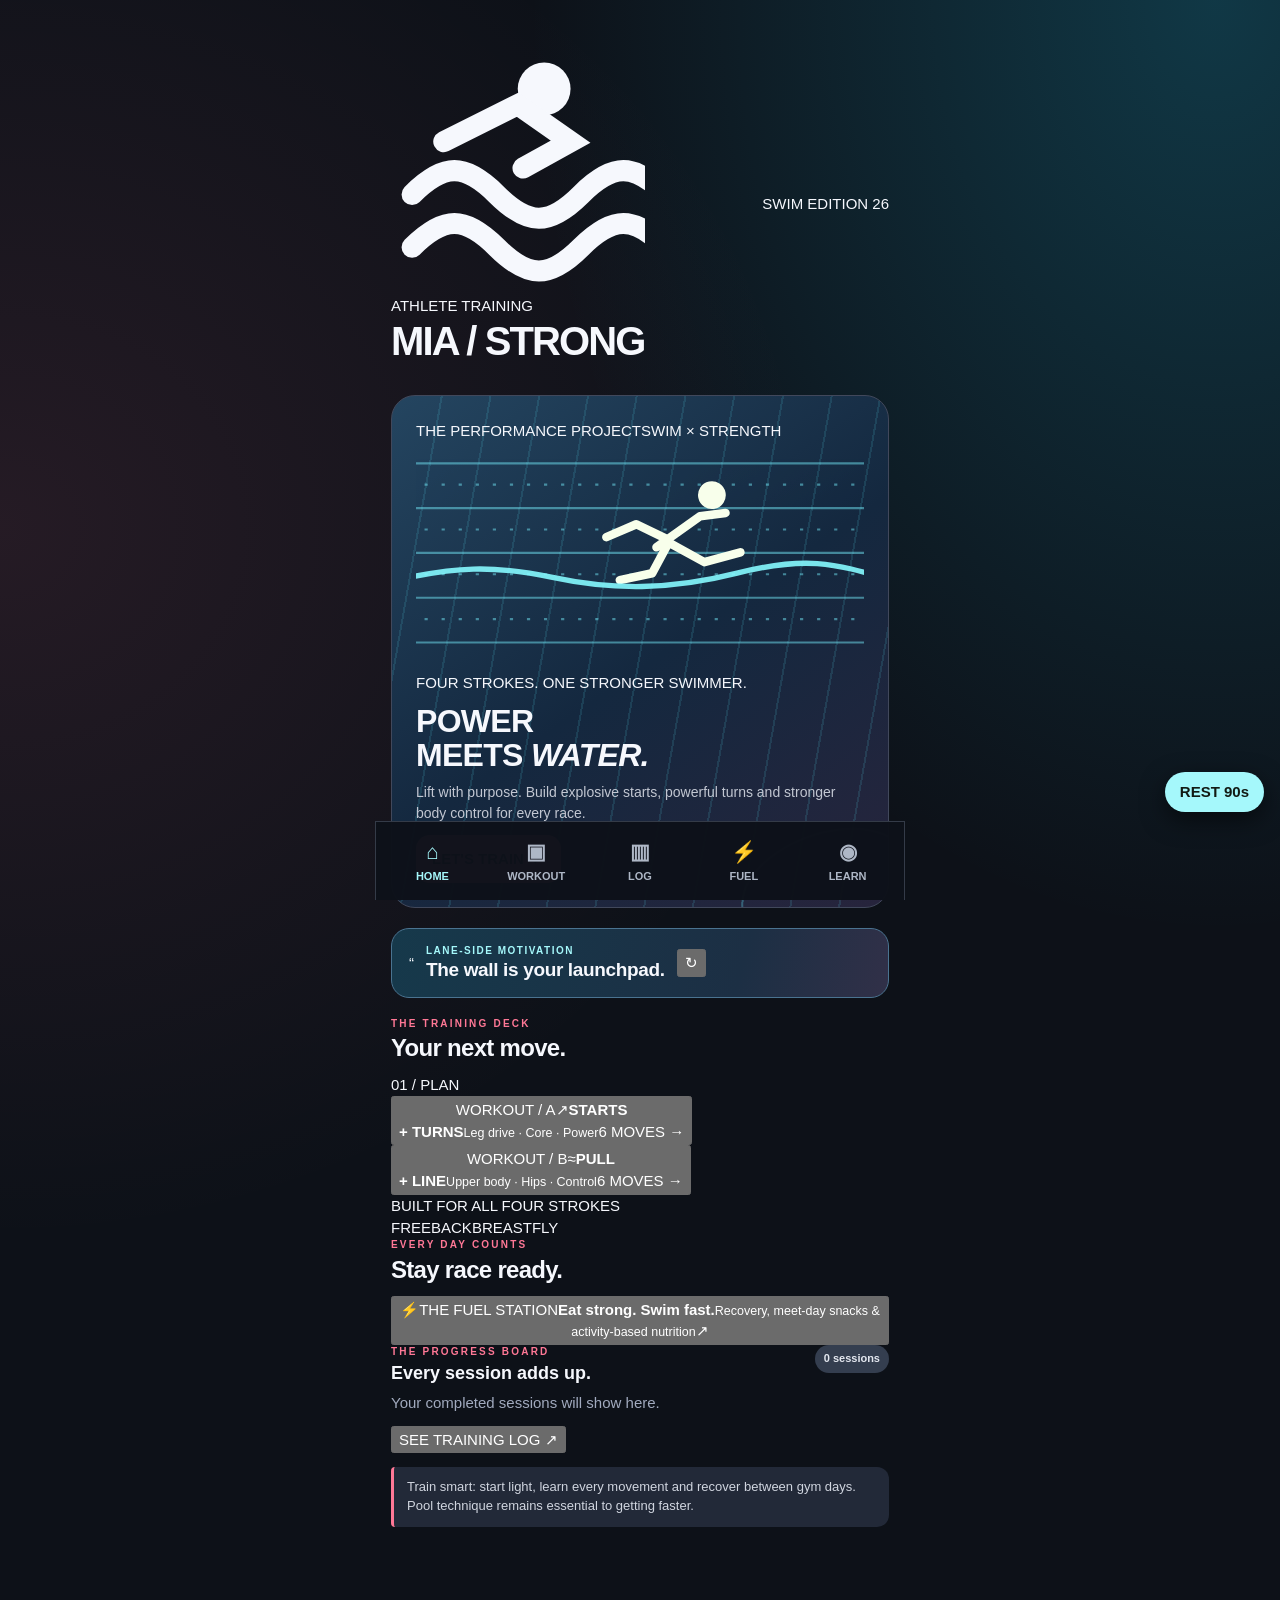
==== commit 28ef288b: "Build new swim themed Mia Strong training dashboard with two workout launch tiles" ====
--- a/mia-strong/index.html
+++ b/mia-strong/index.html
@@ -3,12 +3,12 @@
 <head>
 <meta charset="utf-8">
 <meta name="viewport" content="width=device-width,initial-scale=1,viewport-fit=cover">
-<meta name="theme-color" content="#10131b">
+<meta name="theme-color" content="#eafaff"><meta http-equiv="Cache-Control" content="no-cache, no-store, must-revalidate"><meta http-equiv="Pragma" content="no-cache"><meta http-equiv="Expires" content="0">
 <meta name="apple-mobile-web-app-capable" content="yes">
 <meta name="apple-mobile-web-app-status-bar-style" content="black-translucent">
 <meta name="apple-mobile-web-app-title" content="MIA STRONG">
 <meta name="description" content="MIA / STRONG beginner strength training for swimmers">
-<title>MIA / STRONG — Training</title>
+<title>MIA / STRONG — Swim Training v3</title>
 <style>
 :root{color-scheme:dark;--bg:#0d1118;--panel:#1b2230;--muted:#a1aabe;--accent:#ff7896;--lime:#a5f8fb;--line:#313a4a;--white:#f6f8fd}
 *{box-sizing:border-box}html{scroll-behavior:smooth}body{margin:0;background:var(--bg);background-image:radial-gradient(ellipse at 95% 0%,rgba(28,194,232,.22),transparent 40%),radial-gradient(ellipse at 0% 32%,rgba(250,113,148,.10),transparent 45%);color:var(--white);font:15px/1.45 -apple-system,BlinkMacSystemFont,Segoe UI,Roboto,Arial,sans-serif}button,input{font:inherit}button{cursor:pointer;touch-action:manipulation}a{color:var(--lime)}.app{max-width:530px;margin:auto;padding:22px 16px 110px}.micro{font-size:10px;letter-spacing:2.2px;font-weight:850;text-transform:uppercase;color:var(--accent)}.muted{color:var(--muted)}h1{font-size:40px;letter-spacing:-1.9px;line-height:1;margin:4px 0 10px}h2{font-size:24px;letter-spacing:-.7px;margin:0 0 8px}h3{font-size:18px;margin:0}p{margin:6px 0 12px}.top{display:flex;align-items:center;justify-content:space-between;margin-bottom:24px}.logo{box-shadow:0 8px 24px #ff789650;height:48px;width:48px;background:var(--accent);color:#11151d;border-radius:16px;display:grid;place-items:center;font-weight:1000;font-size:26px;transform:rotate(-6deg)}.card{background:var(--panel);border:1px solid var(--line);border-radius:20px;padding:18px;margin:12px 0}.hero{background:repeating-linear-gradient(100deg,rgba(85,224,241,.13) 0px,rgba(85,224,241,.13) 2px,transparent 2px,transparent 48px),linear-gradient(145deg,#244560 0%,#14283f 52%,#27243c 100%);padding:24px;border-radius:24px;border:1px solid #41485b;margin-bottom:20px} .hero .eyebrow{color:var(--lime);font-size:11px;font-weight:800;letter-spacing:1.5px}.hero h2{font-size:32px;line-height:1.05;margin:12px 0 10px}.hero p{font-size:14px;color:#c2c7d2}.pill{font-size:11px;padding:6px 9px;border-radius:999px;background:#343e4f;color:#e3e7ef;font-weight:750;white-space:nowrap}.stats{display:grid;grid-template-columns:repeat(3,minmax(0,1fr));gap:8px;margin:14px 0}.stat{background:#222b3b;border-radius:14px;padding:13px 10px}.stat b{display:block;color:var(--lime);font-size:25px}.stat span{color:#bac0ce;letter-spacing:1px;font-size:9px;font-weight:800}.btn{border:none;border-radius:14px;background:var(--accent);color:#181c27;padding:13px 16px;font-weight:900;display:inline-flex;align-items:center;justify-content:center;gap:8px;text-decoration:none}.btn.secondary{background:#343c4b;color:var(--white)}.btn.ghost{background:transparent;color:var(--white);border:1px solid #485164}.btn.full{width:100%}.btn.small{padding:8px 10px;font-size:12px;border-radius:10px}.btn:active{transform:scale(.98)}.line{height:1px;background:var(--line);margin:14px 0}.workoutPick{display:grid;grid-template-columns:1fr 1fr;gap:9px;margin-bottom:18px}.pick{border:1px solid #485165;background:#202734;border-radius:14px;color:#c7cedb;padding:13px 10px;font-weight:800;text-align:center}.pick.active{background:var(--accent);border-color:var(--accent);color:#171b24}.toprow{display:flex;justify-content:space-between;align-items:flex-start;gap:12px}.overline{font-size:10px;letter-spacing:1.5px;font-weight:850;color:var(--lime)}.progress{height:8px;border-radius:9px;background:#343e4f;overflow:hidden;margin:12px 0}.progress>i{display:block;height:100%;background:var(--lime);border-radius:9px;transition:width .25s}.exercise{background:#202837;border:1px solid #394355;border-radius:19px;padding:15px;margin:10px 0}.exhead{display:flex;align-items:center;gap:11px}.exnumber{flex:0 0 39px;height:39px;display:grid;place-items:center;background:#384154;color:var(--accent);border-radius:12px;font-size:18px;font-weight:1000}.exhead .names{flex:1;min-width:0}.exhead h3{font-size:16px;line-height:1.2}.exhead small{display:block;color:#adb6c6;margin-top:4px;font-size:12px}.recommend{font-size:12px;color:var(--lime);font-weight:700;margin:13px 0 6px}.weightrow{display:flex;align-items:center;justify-content:space-between;gap:8px;margin:8px 0 13px}.weightbox{display:flex;gap:7px;align-items:center}.weightbox input{width:76px;border:1px solid #495467;background:#111722;color:white;border-radius:11px;padding:9px 7px;text-align:center;font-size:16px;font-weight:800}.weightbox span{color:#cbd0db;font-size:11px;max-width:50px}.setrow{display:grid;grid-template-columns:1fr 1fr;gap:9px}.set{border:1px solid #4d5668;background:#313a4a;color:#f0f2f8;border-radius:11px;padding:12px 6px;font-weight:850}.set.checked{color:#17301c;background:var(--lime);border-color:var(--lime)}.instructions{padding:14px 0 0}.instructions ol{padding-left:22px;margin:8px 0 12px}.instructions li{margin-bottom:7px}.tip{background:#30394a;border-radius:12px;padding:12px;color:#d7e0ed;font-size:13px}.tip b{color:var(--lime)}.bottomnav{position:fixed;bottom:0;left:0;right:0;background:rgba(14,18,26,.98);border-top:1px solid #343b48;display:flex;align-items:center;justify-content:center;z-index:10;padding:10px 8px calc(10px + env(safe-area-inset-bottom))}.navinner{display:flex;gap:7px;max-width:520px;width:100%}.navinner button{flex:1;background:none;border:0;color:#aeb7c6;font-size:11px;font-weight:700;padding:5px 0}.navinner button.active{color:var(--lime)}.navinner span{display:block;font-size:21px;margin-bottom:2px}.view{display:none}.view.active{display:block}.history{display:grid;gap:9px}.historyItem{background:#242d3c;border-radius:13px;padding:13px;display:flex;justify-content:space-between;gap:12px}.notice{border-left:3px solid var(--accent);padding:11px 13px;background:#222938;border-radius:4px 12px 12px 4px;font-size:13px;color:#d0d5df;margin:14px 0}.empty{text-align:center;color:var(--muted);padding:35px 12px}.toast{position:fixed;left:50%;bottom:95px;transform:translateX(-50%);border-radius:12px;background:#e3fac2;color:#132014;padding:11px 15px;white-space:nowrap;font-weight:800;box-shadow:0 5px 26px #0009;z-index:99;display:none}.timer{position:fixed;right:16px;bottom:88px;z-index:15;background:var(--lime);color:#121a13;border:none;border-radius:999px;padding:9px 15px;font-weight:900;box-shadow:0 8px 24px #0008;font-variant-numeric:tabular-nums}.footnote{font-size:12px;color:#9eacbc}button:focus-visible,input:focus-visible{outline:2px solid var(--lime);outline-offset:3px}
@@ -39,14 +39,24 @@
 </head>
 <body>
 <div class="app">
-<header class="top"><div><div class="micro">FAST IN THE WATER. STRONG ON LAND.</div><h1>MIA / STRONG</h1><div class="muted" style="font-size:12px">YOUR GYM. YOUR PACE. YOUR PROGRESS.</div></div><div class="logo">M</div></header>
+<header class="top"><div class="brand-lockup"><div class="brand-symbol"><svg viewBox="0 0 48 48" aria-hidden="true"><path d="M4 30c6-6 10-6 16 0s10 6 16 0 10-6 16 0M4 40c6-6 10-6 16 0s10 6 16 0 10-6 16 0" fill="none" stroke="currentColor" stroke-width="4" stroke-linecap="round"/><circle cx="29" cy="10" r="5" fill="currentColor"/><path d="M10 20 24 13 34 20 25 25" fill="none" stroke="currentColor" stroke-width="4" stroke-linecap="round"/></svg></div><div><div class="brand-eyebrow">ATHLETE TRAINING</div><h1>MIA<span> / </span>STRONG</h1></div></div><div class="header-tag">SWIM EDITION <span>26</span></div></header>
 <section id="home" class="view active">
-<div class="hero"><div class="eyebrow">🏊 SWIM-POWER TRAINING</div><h2>STRONGER<br>OFF THE WALL.</h2><p>Starts. Turns. Streamline. Pull. Kick. Strength work that supports speed in butterfly, backstroke, breaststroke and freestyle.</p><button class="btn" data-nav="workouts">START TRAINING →</button></div>
-<div class="quoteCard" aria-live="polite"><div class="overline">TODAY'S LANE-SIDE MOTIVATION</div><div class="quoteText" id="quoteText">The wall is your launchpad.</div><button class="btn small secondary" id="newQuote" aria-label="Show a new motivational saying">NEW QUOTE ↻</button></div>
-<div class="stats"><div class="stat"><b>02</b><span>DAYS / WEEK</span></div><div class="stat"><b>05</b><span>MOVES / DAY</span></div><div class="stat"><b>40</b><span>MIN / SESSION</span></div></div>
-<div class="card"><div class="toprow"><div><div class="overline">YOUR WEEK</div><h2 style="margin-top:6px">The plan</h2></div><span class="pill">4-WEEK SWIM STRENGTH</span></div><p class="muted">Alternate Start + Turn Power and Pull + Streamline, with at least one recovery day between gym sessions. Each movement has a purpose for the pool.</p><button class="btn secondary full" data-nav="workouts">VIEW WORKOUTS</button></div>
-<div class="card"><div class="toprow"><h3>Last workout</h3><span class="pill" id="homeSessionCount">0 sessions</span></div><p id="lastSession" class="muted">Your completed sessions will show here.</p></div>
-<div class="card" style="border-color:#4a7e8d"><div class="overline">FUEL THE FAST</div><h3 style="margin:8px 0">Performance needs fuel.</h3><p class="muted">Add a practice-day fueling plan, quick snack ideas and optional flexible macro ranges. No diet or weight-loss targets.</p><button class="btn secondary full" data-nav="fuel">OPEN FUELING GUIDE →</button></div><div class="notice">Start light and learn the machines first. Strength helps support swimming, but stroke technique, starts, turns and training in the pool still drive race speed. No max lifts or training to failure.</div>
+<div class="hero hero-swim">
+<div class="hero-topline"><span class="hero-kicker">THE PERFORMANCE PROJECT</span><span class="hero-tag">SWIM × STRENGTH</span></div>
+<div class="lane-art" aria-hidden="true"><svg viewBox="0 0 420 210" preserveAspectRatio="xMidYMid slice">
+<g fill="none" stroke="#76EEFD" stroke-width="2" opacity=".48"><path d="M-40 20H460M-40 62H460M-40 104H460M-40 146H460M-40 188H460"/><path d="M-40 40H460M-40 82H460M-40 124H460M-40 166H460" stroke-dasharray="3 13"/></g>
+<g transform="translate(204 94) rotate(-12)" fill="none" stroke="#F8FFEB" stroke-width="8" stroke-linecap="round" stroke-linejoin="round"><circle cx="81" cy="-28" r="13" fill="#F8FFEB" stroke="none"/><path d="M20 9 66-11 90-9M33 5 6-16 -24-10M31 6 61 32 96 30M33 6 11 32 -20 32"/></g><path d="M-20 130c55-13 92-15 148-3s110 12 173-4 90-10 143 6" fill="none" stroke="#85FAFF" stroke-width="5" opacity=".9"/></svg></div>
+<div class="hero-content"><div class="hero-edition">FOUR STROKES. ONE STRONGER SWIMMER.</div><h2>POWER<br>MEETS <em>WATER.</em></h2><p>Lift with purpose. Build explosive starts, powerful turns and stronger body control for every race.</p><button class="btn hero-action" data-nav="workouts">LET'S TRAIN <span aria-hidden="true">↗</span></button></div></div>
+<div class="quoteCard" aria-live="polite"><div class="quote-sigil">“</div><div class="quote-copy"><div class="overline">LANE-SIDE MOTIVATION</div><div class="quoteText" id="quoteText">The wall is your launchpad.</div></div><button class="quote-refresh" id="newQuote" aria-label="Show another motivational saying">↻</button></div>
+<div class="section-title"><div><div class="micro">THE TRAINING DECK</div><h2>Your next move.</h2></div><span class="section-index">01 / PLAN</span></div>
+<div class="workout-tiles">
+<button class="workout-tile tile-start" data-day="A" data-nav="workouts"><span class="tile-eyebrow">WORKOUT / A</span><span class="tile-glyph">↗</span><strong>STARTS<br>+ TURNS</strong><small>Leg drive · Core · Power</small><span class="tile-footer">6 MOVES <span>→</span></span></button>
+<button class="workout-tile tile-pull" data-day="B" data-nav="workouts"><span class="tile-eyebrow">WORKOUT / B</span><span class="tile-glyph">≈</span><strong>PULL<br>+ LINE</strong><small>Upper body · Hips · Control</small><span class="tile-footer">6 MOVES <span>→</span></span></button></div>
+<div class="skill-strip"><div class="skill-head">BUILT FOR ALL FOUR STROKES</div><div class="skill-row"><span>FREE</span><span>BACK</span><span>BREAST</span><span>FLY</span></div></div>
+<div class="section-title section-title-lower"><div><div class="micro">EVERY DAY COUNTS</div><h2>Stay race ready.</h2></div></div>
+<button class="feature-tile fuel-feature" data-nav="fuel"><span class="feature-icon">⚡</span><span class="feature-copy"><span>THE FUEL STATION</span><strong>Eat strong. Swim fast.</strong><small>Recovery, meet-day snacks & activity-based nutrition</small></span><span class="feature-arrow">↗</span></button>
+<div class="home-progress"><div class="toprow"><div><div class="micro">THE PROGRESS BOARD</div><h3>Every session adds up.</h3></div><span class="pill" id="homeSessionCount">0 sessions</span></div><p id="lastSession" class="muted">Your completed sessions will show here.</p><button class="text-link" data-nav="progressView">SEE TRAINING LOG ↗</button></div>
+<div class="notice">Train smart: start light, learn every movement and recover between gym days. Pool technique remains essential to getting faster.</div>
 </section>
 <section id="workouts" class="view">
 <div class="overline">LET'S GET STRONG</div><h2 style="margin:7px 0">YOUR WORKOUT</h2><p class="muted">Tap an exercise for steps. Log your weight and tick off sets as you go.</p>
@@ -56,7 +66,7 @@
 <div class="card"><button class="btn full" id="finishWorkout">FINISH + SAVE WORKOUT ✓</button><button class="btn ghost full" id="resetWorkout" style="margin-top:9px">RESET CHECKMARKS</button><p class="footnote" style="margin-top:12px">Only completed sets count toward saved progress. Workout weights and history are saved in this browser on this device, not to an online account.</p></div>
 </section>
 <section id="progressView" class="view">
-<div class="overline">KEEP SHOWING UP</div><h2 style="margin:7px 0">YOUR PROGRESS</h2><div class="stats"><div class="stat"><b id="sessionsTotal">0</b><span>WORKOUTS</span></div><div class="stat"><b id="setsTotal">0</b><span>SETS DONE</span></div><div class="stat"><b id="movesTotal">10</b><span>EXERCISES</span></div></div>
+<div class="overline">KEEP SHOWING UP</div><h2 style="margin:7px 0">YOUR PROGRESS</h2><div class="stats"><div class="stat"><b id="sessionsTotal">0</b><span>WORKOUTS</span></div><div class="stat"><b id="setsTotal">0</b><span>SETS DONE</span></div><div class="stat"><b id="movesTotal">12</b><span>EXERCISES</span></div></div>
 <div class="card"><h3>Workout history</h3><p class="muted">Your sessions are stored on this phone.</p><div id="historyList" class="history"></div></div>
 <div class="card"><button class="btn secondary full" id="copyHistory">COPY HISTORY TO NOTES</button></div>
 </section>
@@ -127,8 +137,9 @@
 window.scrollTo(0,0);drawProgress();
 }
 document.addEventListener("click",function(e){
+var day=e.target.closest("[data-day]");if(day){s.day=day.dataset.day;s.open="";persist();drawWorkouts()}
 var nav=e.target.closest("[data-nav]");if(nav){show(nav.dataset.nav);return}
-var day=e.target.closest("[data-day]");if(day){s.day=day.dataset.day;s.open="";persist();drawWorkouts();return}
+if(day)return
 var learn=e.target.closest("[data-learn]");if(learn){s.open=s.open===learn.dataset.learn?"":learn.dataset.learn;persist();drawWorkouts();return}
 var set=e.target.closest("[data-set]");if(set){s.checks[set.dataset.set]=!s.checks[set.dataset.set];persist();drawWorkouts();return}
 });
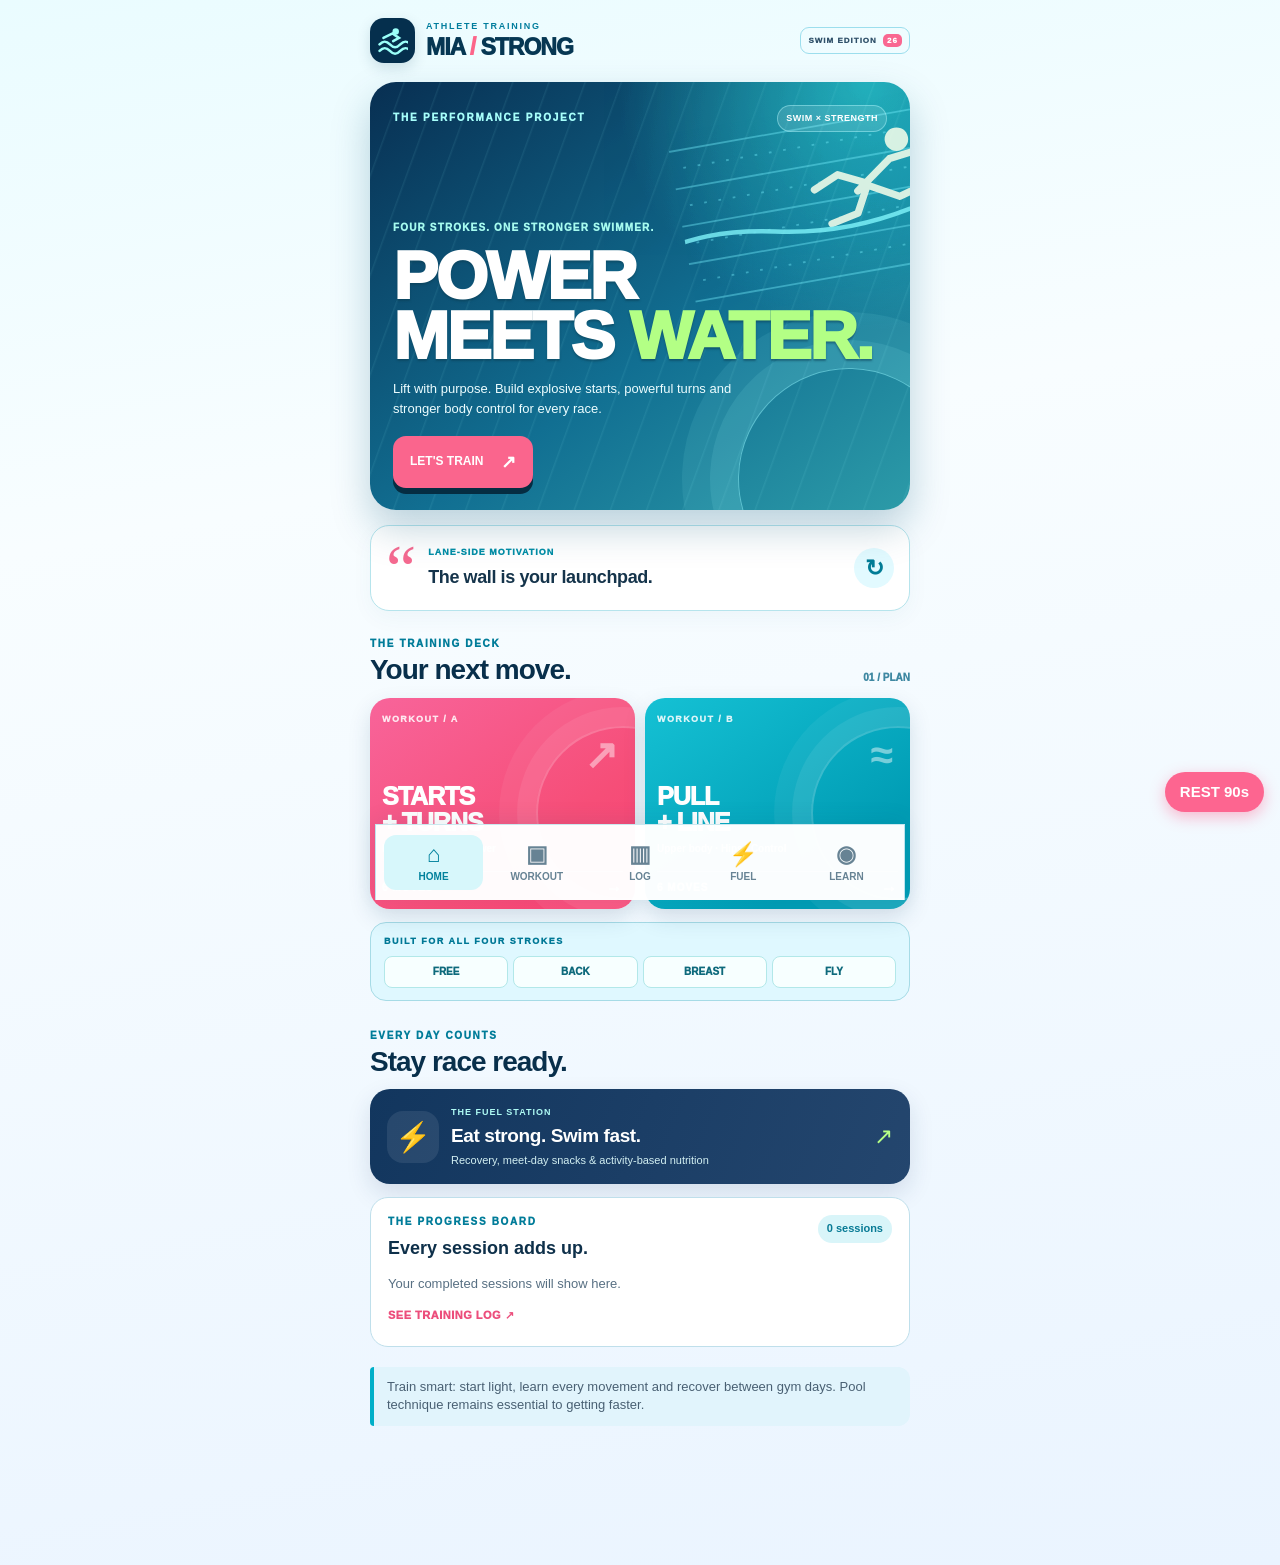
==== commit 1f820483: "Apply complete bright pool-inspired visual design across Mia Strong app" ====
--- a/mia-strong/index.html
+++ b/mia-strong/index.html
@@ -34,6 +34,119 @@
 .macro small{display:block;font-size:10px;color:#c4d5dd;margin-top:6px}
 .snackTags{display:flex;flex-wrap:wrap;gap:6px}.snackTags span{border-radius:999px;background:#283b51;border:1px solid #40546c;padding:7px 10px;font-size:12px}
 @media(max-width:355px){.fuelForm{grid-template-columns:1fr}.macro{padding:9px 6px}.macro b{font-size:12px}}
+
+
+/* V3 — distinct aquatic, bright training-app redesign */
+:root{color-scheme:light;--bg:#ebfaff;--panel:#fff;--muted:#576579;--accent:#fc5c88;--lime:#27d0db;--line:#cbdde8;--white:#0b2941}
+html{background:#e6f6fa}
+body{background:linear-gradient(170deg,#eafcff 0%,#f8fdff 31%,#eaf4ff 100%);color:#102b43}
+.app{max-width:570px;padding:18px 15px 125px}
+.top{margin:0 0 19px;display:flex;align-items:center;gap:8px}
+.brand-lockup{display:flex;align-items:center;gap:11px;min-width:0}
+.brand-symbol{width:45px;height:45px;flex:0 0 45px;border-radius:14px;background:#052f4d;color:#9bfff8;display:flex;align-items:center;justify-content:center;box-shadow:0 5px 14px #073d5d25}
+.brand-symbol svg{width:31px;height:31px}
+.brand-eyebrow{font-size:9px;color:#007d9d;letter-spacing:1.75px;font-weight:900}
+.top h1{color:#063753;margin:1px 0 0;font-size:23px;line-height:1.15;letter-spacing:-1px;font-weight:950;white-space:nowrap}
+.top h1 span{color:#fc658a}
+.header-tag{font-size:8px;color:#30516a;letter-spacing:1px;font-weight:950;border:1.5px solid #9cdeed;border-radius:9px;padding:7px;white-space:nowrap}
+.header-tag span{background:#f96791;color:#fff;border-radius:5px;padding:2px 4px;margin-left:3px}
+.micro{color:#007c99;font-size:10px;font-weight:950;letter-spacing:1.65px}
+h2,h3{color:#0e304a}
+.view>h2{color:#0c3552;font-size:33px;letter-spacing:-1.5px}
+.muted{color:#587083}
+.overline{color:#0085a4;font-weight:950}
+.hero-swim{position:relative;border-radius:26px;min-height:360px;overflow:hidden;margin-bottom:14px;padding:23px 23px 22px;background:radial-gradient(circle at 92% 0,#2dd9d9aa 0,transparent 38%),linear-gradient(145deg,#082f52,#116f92 58%,#2c9ba8);box-shadow:0 18px 38px #07557540;color:#fff;border:0}
+.hero-swim:before{content:"";position:absolute;inset:0;background:repeating-linear-gradient(110deg,transparent 0,transparent 31px,rgba(150,251,253,.08) 32px,transparent 34px);pointer-events:none}
+.hero-swim:after{content:"";position:absolute;right:-50px;bottom:-80px;border:1px solid #98faff80;width:220px;height:220px;border-radius:50%;box-shadow:0 0 0 28px #a0ffff19,0 0 0 56px #a0ffff15}
+.hero-topline{position:relative;z-index:3;display:flex;justify-content:space-between;align-items:center;gap:6px}
+.hero-kicker{font-size:10px;font-weight:950;color:#a7fffb;letter-spacing:1.8px}
+.hero-tag{font-size:9px;background:#ffffff20;padding:6px 8px;border:1px solid #b4fbff70;border-radius:99px;color:#fff;letter-spacing:.5px;font-weight:850}
+.lane-art{position:absolute;right:-100px;top:22px;width:330px;height:190px;opacity:.85;transform:rotate(-10deg)}
+.lane-art svg{width:100%;height:100%}
+.hero-content{position:relative;z-index:3;margin-top:89px}
+.hero-edition{color:#a6fbef;font-size:10px;font-weight:950;letter-spacing:1.15px}
+.hero-swim h2{font-size:clamp(42px,12vw,67px);font-weight:1000;color:#fff;letter-spacing:-2.2px;line-height:.90;margin:10px 0 13px;text-shadow:0 2px 2px #0b3e5180}
+.hero-swim h2 em{font-style:normal;color:#b3ff85}
+.hero-swim p{max-width:340px;color:#ecfdff;font-size:13px;line-height:1.5;margin:0 0 18px}
+.hero-action{background:#b3ff85;color:#062e43;font-size:12px;padding:13px 17px;border-radius:13px;box-shadow:0 6px 0 #052d42}
+.hero-action span{margin-left:9px;font-size:18px}
+.quoteCard{display:flex;gap:12px;flex-wrap:nowrap;align-items:center;background:#fff;border:1.5px solid #b6e4ec;padding:15px;margin:15px 0 26px;border-radius:19px;box-shadow:0 7px 22px #0757770b}
+.quote-sigil{font-family:Georgia,serif;font-size:68px;line-height:.75;color:#f56a90;align-self:flex-start;margin-top:3px}
+.quote-copy{flex:1;min-width:0}.quote-copy .overline{font-size:9px;color:#038ea6;letter-spacing:1px}.quoteText{font-size:18px;color:#15344b;font-weight:900;letter-spacing:-.4px;line-height:1.25;margin:6px 0 2px}
+.quote-refresh{border:0;border-radius:50%;background:#e2faff;color:#027c96;font-size:23px;width:40px;height:40px;flex:0 0 40px;font-weight:900}
+.section-title{display:flex;align-items:end;justify-content:space-between;margin:19px 0 12px;gap:7px}.section-title h2{font-size:28px;color:#082f4b;letter-spacing:-1px;margin:3px 0 0;line-height:1.1}.section-index{font-size:10px;font-weight:950;color:#3e88a2;white-space:nowrap}
+.workout-tiles{display:grid;grid-template-columns:1fr 1fr;gap:10px}
+.workout-tile{border:0;position:relative;min-height:211px;border-radius:20px;padding:15px 12px 12px;text-align:left;display:flex;flex-direction:column;align-items:flex-start;overflow:hidden;box-shadow:0 9px 22px #0b416225;transition:transform .1s}
+.workout-tile:active{transform:scale(.98)}
+.tile-start{background:linear-gradient(145deg,#f8649a 0,#f64e78 65%,#f94274 100%);color:#fff}
+.tile-pull{background:linear-gradient(145deg,#15c1d4,#009cb4 75%);color:#fff}
+.workout-tile:before{content:"";width:170px;height:170px;border-radius:50%;border:2px solid #ffffff35;position:absolute;right:-75px;top:28px;box-shadow:0 0 0 19px #ffffff12,0 0 0 37px #ffffff0d}
+.tile-eyebrow{font-size:9px;font-weight:950;letter-spacing:1.4px;opacity:.85}
+.tile-glyph{font-size:41px;font-weight:850;position:absolute;right:17px;top:28px;color:#ffffff75}
+.workout-tile strong{font-weight:1000;font-size:25px;letter-spacing:-1px;line-height:1.05;margin:auto 0 8px;position:relative;z-index:1}
+.workout-tile small{font-size:10px;font-weight:700;line-height:1.25;color:#fff;margin-bottom:15px}
+.tile-footer{width:100%;display:flex;justify-content:space-between;border-top:1px solid #ffffff70;padding-top:9px;font-size:10px;font-weight:950;letter-spacing:1px}
+.tile-footer span{font-size:16px;line-height:1}
+.skill-strip{margin:13px 0 28px;background:#dff8ff;border:1px solid #a6dbe6;border-radius:16px;padding:12px 13px}
+.skill-head{font-size:9px;letter-spacing:1.5px;font-weight:950;color:#007896;margin-bottom:8px}
+.skill-row{display:grid;grid-template-columns:repeat(4,1fr);gap:5px}
+.skill-row span{font-size:10px;font-weight:950;text-align:center;color:#0e6a7c;background:#f7ffff;border:1px solid #b2e8e9;border-radius:8px;padding:8px 1px}
+.section-title-lower{margin-top:26px}
+.feature-tile{display:flex;align-items:center;width:100%;border:0;gap:12px;padding:17px;background:linear-gradient(112deg,#12365e,#24466e);color:#fff;border-radius:20px;text-align:left;box-shadow:0 10px 24px #14345f22}
+.feature-icon{font-size:29px;width:52px;height:52px;background:#ffffff16;border-radius:16px;display:grid;place-items:center;flex:0 0 52px}
+.feature-copy{display:flex;flex-direction:column;flex:1;min-width:0}
+.feature-copy>span{font-size:9px;letter-spacing:1px;color:#aefaf4;font-weight:900}
+.feature-copy strong{font-size:19px;letter-spacing:-.4px;color:#fff;margin:3px 0}
+.feature-copy small{font-size:11px;color:#d2eff2;line-height:1.3}
+.feature-arrow{font-size:23px;color:#b6ff86}
+.home-progress{margin:13px 0 20px;border:1px solid #bfdfeb;background:#fff;border-radius:18px;padding:17px}
+.home-progress h3{font-size:18px;margin:5px 0}
+.home-progress .pill{background:#d9f5f9;color:#087b95}
+.home-progress .muted{font-size:13px;margin:9px 0}
+.text-link{background:none;border:0;padding:5px 0;color:#ec4e7c;font-weight:950;letter-spacing:.5px;font-size:11px}
+.notice{background:#e1f4fc;border-left:4px solid #00afc8;color:#496073}
+.btn{background:#fa658d;color:#fff}.btn.secondary{background:#d6f7f9;color:#087991}.btn.ghost{color:#17607b;border-color:#8abbcd}
+.pill{background:#ddf5fa;color:#0c7892}
+.card,.exercise{background:#fff;color:#16374f;border:1px solid #c5e0ea;box-shadow:0 4px 14px #246d9610}
+.card h2,.card h3,.exercise h3{color:#0e354c}
+.card .muted{color:#597184}
+.view>.card{border-radius:18px}
+.pick{color:#20647b;border-color:#afd7e5;background:#e4f8fb}
+.pick.active{color:#fff;background:#0a91b6;border-color:#0a91b6}
+.exercise{background:#fff;border-radius:18px;margin:13px 0;padding:15px}
+.exnumber{background:#d6f7fb;color:#007b99}
+.exhead .names h3{color:#12384e}
+.exhead small{color:#647b8d}
+.recommend{color:#007f98}
+.carry{background:#ecfbfe;color:#285569;border-left-color:#20bfe0}
+.carry b{color:#067c98}
+.weightbox input,.fuelForm input,.fuelForm select{background:#f3fbff;border:1px solid #bddae5;color:#12354b}
+.weightbox span{color:#6f8291}
+.set{background:#edf8fc;border:1px solid #b2d8e3;color:#0b718d}
+.set.checked{background:#b2ff87;color:#194b24;border-color:#6fd352}
+.tip{background:#e5f7fe;color:#254c62}
+.tip b{color:#007f99}
+.progress{background:#deeff4}.progress>i{background:#ff648f}
+.fuelBanner{background:linear-gradient(110deg,#12b2d0,#1a82ad);border:0;color:#fff}
+.fuelBanner div{color:#fff}
+.macro{background:#e9faff;border-color:#adddeb}
+.macro strong{color:#008da3}
+.macro b{color:#093953}
+.macro small{color:#577d89}
+.fuelForm label{color:#315971}
+.fuelForm small{color:#577b8c}
+.snackTags span{background:#eaf9fc;border-color:#b7dce7;color:#17536d}
+.historyItem{background:#eaf8fc;color:#11384b}
+.empty{color:#577b8c}
+.footnote{color:#557188}
+.bottomnav{background:rgba(255,255,255,.98);box-shadow:0 -4px 20px #10567316;border-top:1px solid #cae8ef}
+.navinner{gap:4px}
+.navinner button{font-size:10px;border-radius:12px;color:#678394;padding:6px 0}
+.navinner button span{font-size:23px;line-height:1.15}
+.navinner button.active{background:#d7f7fb;color:#00819c}
+.timer{background:#fd6590;color:#fff;box-shadow:0 5px 15px #fe659070}
+@media(min-width:700px){.bottomnav{border-left:1px solid #bce4ee;border-right:1px solid #bce4ee}}
+@media(max-width:360px){.app{padding-left:10px;padding-right:10px}.top h1{font-size:19px}.header-tag{font-size:7px}.hero-swim{padding:18px;min-height:347px}.hero-swim h2{font-size:40px}.workout-tile strong{font-size:21px}.quoteText{font-size:16px}}
 
 </style>
 </head>
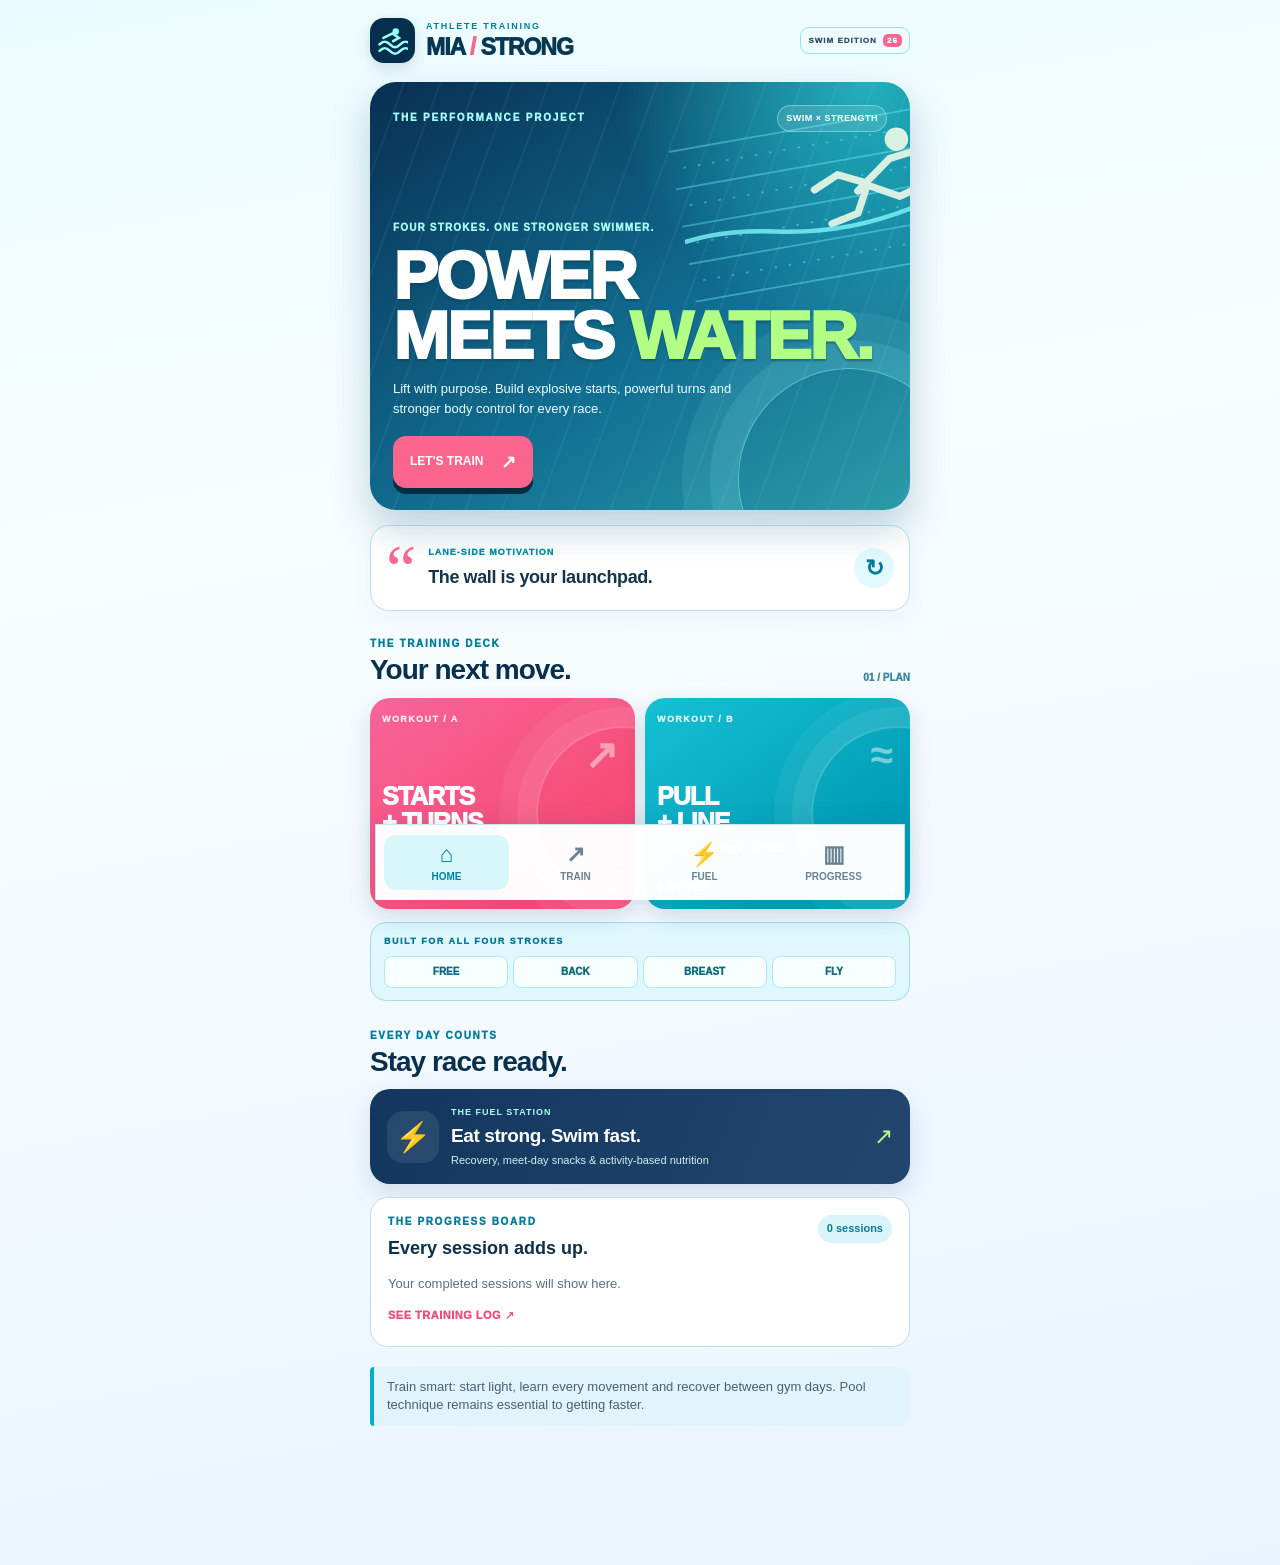
==== commit b35a4bdc: "Make Mia Strong easier: one exercise per screen, four tabs, simpler tracking" ====
--- a/mia-strong/index.html
+++ b/mia-strong/index.html
@@ -8,7 +8,7 @@
 <meta name="apple-mobile-web-app-status-bar-style" content="black-translucent">
 <meta name="apple-mobile-web-app-title" content="MIA STRONG">
 <meta name="description" content="MIA / STRONG beginner strength training for swimmers">
-<title>MIA / STRONG — Swim Training v3</title>
+<title>MIA / STRONG — Swim Training v4</title>
 <style>
 :root{color-scheme:dark;--bg:#0d1118;--panel:#1b2230;--muted:#a1aabe;--accent:#ff7896;--lime:#a5f8fb;--line:#313a4a;--white:#f6f8fd}
 *{box-sizing:border-box}html{scroll-behavior:smooth}body{margin:0;background:var(--bg);background-image:radial-gradient(ellipse at 95% 0%,rgba(28,194,232,.22),transparent 40%),radial-gradient(ellipse at 0% 32%,rgba(250,113,148,.10),transparent 45%);color:var(--white);font:15px/1.45 -apple-system,BlinkMacSystemFont,Segoe UI,Roboto,Arial,sans-serif}button,input{font:inherit}button{cursor:pointer;touch-action:manipulation}a{color:var(--lime)}.app{max-width:530px;margin:auto;padding:22px 16px 110px}.micro{font-size:10px;letter-spacing:2.2px;font-weight:850;text-transform:uppercase;color:var(--accent)}.muted{color:var(--muted)}h1{font-size:40px;letter-spacing:-1.9px;line-height:1;margin:4px 0 10px}h2{font-size:24px;letter-spacing:-.7px;margin:0 0 8px}h3{font-size:18px;margin:0}p{margin:6px 0 12px}.top{display:flex;align-items:center;justify-content:space-between;margin-bottom:24px}.logo{box-shadow:0 8px 24px #ff789650;height:48px;width:48px;background:var(--accent);color:#11151d;border-radius:16px;display:grid;place-items:center;font-weight:1000;font-size:26px;transform:rotate(-6deg)}.card{background:var(--panel);border:1px solid var(--line);border-radius:20px;padding:18px;margin:12px 0}.hero{background:repeating-linear-gradient(100deg,rgba(85,224,241,.13) 0px,rgba(85,224,241,.13) 2px,transparent 2px,transparent 48px),linear-gradient(145deg,#244560 0%,#14283f 52%,#27243c 100%);padding:24px;border-radius:24px;border:1px solid #41485b;margin-bottom:20px} .hero .eyebrow{color:var(--lime);font-size:11px;font-weight:800;letter-spacing:1.5px}.hero h2{font-size:32px;line-height:1.05;margin:12px 0 10px}.hero p{font-size:14px;color:#c2c7d2}.pill{font-size:11px;padding:6px 9px;border-radius:999px;background:#343e4f;color:#e3e7ef;font-weight:750;white-space:nowrap}.stats{display:grid;grid-template-columns:repeat(3,minmax(0,1fr));gap:8px;margin:14px 0}.stat{background:#222b3b;border-radius:14px;padding:13px 10px}.stat b{display:block;color:var(--lime);font-size:25px}.stat span{color:#bac0ce;letter-spacing:1px;font-size:9px;font-weight:800}.btn{border:none;border-radius:14px;background:var(--accent);color:#181c27;padding:13px 16px;font-weight:900;display:inline-flex;align-items:center;justify-content:center;gap:8px;text-decoration:none}.btn.secondary{background:#343c4b;color:var(--white)}.btn.ghost{background:transparent;color:var(--white);border:1px solid #485164}.btn.full{width:100%}.btn.small{padding:8px 10px;font-size:12px;border-radius:10px}.btn:active{transform:scale(.98)}.line{height:1px;background:var(--line);margin:14px 0}.workoutPick{display:grid;grid-template-columns:1fr 1fr;gap:9px;margin-bottom:18px}.pick{border:1px solid #485165;background:#202734;border-radius:14px;color:#c7cedb;padding:13px 10px;font-weight:800;text-align:center}.pick.active{background:var(--accent);border-color:var(--accent);color:#171b24}.toprow{display:flex;justify-content:space-between;align-items:flex-start;gap:12px}.overline{font-size:10px;letter-spacing:1.5px;font-weight:850;color:var(--lime)}.progress{height:8px;border-radius:9px;background:#343e4f;overflow:hidden;margin:12px 0}.progress>i{display:block;height:100%;background:var(--lime);border-radius:9px;transition:width .25s}.exercise{background:#202837;border:1px solid #394355;border-radius:19px;padding:15px;margin:10px 0}.exhead{display:flex;align-items:center;gap:11px}.exnumber{flex:0 0 39px;height:39px;display:grid;place-items:center;background:#384154;color:var(--accent);border-radius:12px;font-size:18px;font-weight:1000}.exhead .names{flex:1;min-width:0}.exhead h3{font-size:16px;line-height:1.2}.exhead small{display:block;color:#adb6c6;margin-top:4px;font-size:12px}.recommend{font-size:12px;color:var(--lime);font-weight:700;margin:13px 0 6px}.weightrow{display:flex;align-items:center;justify-content:space-between;gap:8px;margin:8px 0 13px}.weightbox{display:flex;gap:7px;align-items:center}.weightbox input{width:76px;border:1px solid #495467;background:#111722;color:white;border-radius:11px;padding:9px 7px;text-align:center;font-size:16px;font-weight:800}.weightbox span{color:#cbd0db;font-size:11px;max-width:50px}.setrow{display:grid;grid-template-columns:1fr 1fr;gap:9px}.set{border:1px solid #4d5668;background:#313a4a;color:#f0f2f8;border-radius:11px;padding:12px 6px;font-weight:850}.set.checked{color:#17301c;background:var(--lime);border-color:var(--lime)}.instructions{padding:14px 0 0}.instructions ol{padding-left:22px;margin:8px 0 12px}.instructions li{margin-bottom:7px}.tip{background:#30394a;border-radius:12px;padding:12px;color:#d7e0ed;font-size:13px}.tip b{color:var(--lime)}.bottomnav{position:fixed;bottom:0;left:0;right:0;background:rgba(14,18,26,.98);border-top:1px solid #343b48;display:flex;align-items:center;justify-content:center;z-index:10;padding:10px 8px calc(10px + env(safe-area-inset-bottom))}.navinner{display:flex;gap:7px;max-width:520px;width:100%}.navinner button{flex:1;background:none;border:0;color:#aeb7c6;font-size:11px;font-weight:700;padding:5px 0}.navinner button.active{color:var(--lime)}.navinner span{display:block;font-size:21px;margin-bottom:2px}.view{display:none}.view.active{display:block}.history{display:grid;gap:9px}.historyItem{background:#242d3c;border-radius:13px;padding:13px;display:flex;justify-content:space-between;gap:12px}.notice{border-left:3px solid var(--accent);padding:11px 13px;background:#222938;border-radius:4px 12px 12px 4px;font-size:13px;color:#d0d5df;margin:14px 0}.empty{text-align:center;color:var(--muted);padding:35px 12px}.toast{position:fixed;left:50%;bottom:95px;transform:translateX(-50%);border-radius:12px;background:#e3fac2;color:#132014;padding:11px 15px;white-space:nowrap;font-weight:800;box-shadow:0 5px 26px #0009;z-index:99;display:none}.timer{position:fixed;right:16px;bottom:88px;z-index:15;background:var(--lime);color:#121a13;border:none;border-radius:999px;padding:9px 15px;font-weight:900;box-shadow:0 8px 24px #0008;font-variant-numeric:tabular-nums}.footnote{font-size:12px;color:#9eacbc}button:focus-visible,input:focus-visible{outline:2px solid var(--lime);outline-offset:3px}
@@ -172,11 +172,19 @@
 <div class="notice">Train smart: start light, learn every movement and recover between gym days. Pool technique remains essential to getting faster.</div>
 </section>
 <section id="workouts" class="view">
-<div class="overline">LET'S GET STRONG</div><h2 style="margin:7px 0">YOUR WORKOUT</h2><p class="muted">Tap an exercise for steps. Log your weight and tick off sets as you go.</p>
-<div class="workoutPick"><button id="pickA" class="pick active" data-day="A">A · STARTS</button><button id="pickB" class="pick" data-day="B">B · PULL</button></div>
-<div class="card"><div class="toprow"><div><div class="overline">TODAY'S SESSION</div><h2 id="workoutName" style="margin-top:6px">MACHINE DAY</h2></div><span class="pill" id="setCount">0 / 12 SETS</span></div><p id="workoutDesc" class="muted"></p><div class="progress"><i id="progressFill" style="width:0%"></i></div></div>
+<div class="section-kicker">LET'S GET MOVING</div>
+<div class="train-top"><h2>Today's workout</h2><button class="help-link" data-nav="learn">Gym tips ?</button></div>
+<p class="muted train-intro">One move at a time. Follow the steps, pick a weight and check off each set.</p>
+<div class="workoutPick" role="group" aria-label="Choose your workout">
+<button id="pickA" class="pick active" data-day="A">A · Starts + Turns</button><button id="pickB" class="pick" data-day="B">B · Pull + Core</button></div>
+<div class="train-status"><div class="toprow"><div><div class="overline">YOUR SESSION</div><h3 id="workoutName">START + TURN POWER</h3></div><span class="pill" id="setCount">0 / 12 SETS</span></div>
+<p id="workoutDesc" class="muted"></p><div class="progress"><i id="progressFill" style="width:0%"></i></div></div>
+<div class="move-nav-label"><b id="moveCounter">EXERCISE 1 OF 6</b><span>Jump to any move</span></div>
+<div class="move-dots" id="moveDots" role="group" aria-label="Choose exercise"></div>
 <div id="exerciseList"></div>
-<div class="card"><button class="btn full" id="finishWorkout">FINISH + SAVE WORKOUT ✓</button><button class="btn ghost full" id="resetWorkout" style="margin-top:9px">RESET CHECKMARKS</button><p class="footnote" style="margin-top:12px">Only completed sets count toward saved progress. Workout weights and history are saved in this browser on this device, not to an online account.</p></div>
+<div class="step-actions"><button class="btn secondary" id="previousMove">← Back</button><button class="btn" id="nextMove">Next move →</button></div>
+<div class="training-tools"><button id="timer" class="rest-inline">◷ Rest timer · 90s</button><span>Rest 60–90 seconds between sets.</span></div>
+<div class="save-panel"><button class="btn full" id="finishWorkout">Finish &amp; save workout ✓</button><button class="reset-link" id="resetWorkout">Clear checked sets</button><p class="footnote">Weights and workouts save locally on this device. No account needed.</p></div>
 </section>
 <section id="progressView" class="view">
 <div class="overline">KEEP SHOWING UP</div><h2 style="margin:7px 0">YOUR PROGRESS</h2><div class="stats"><div class="stat"><b id="sessionsTotal">0</b><span>WORKOUTS</span></div><div class="stat"><b id="setsTotal">0</b><span>SETS DONE</span></div><div class="stat"><b id="movesTotal">12</b><span>EXERCISES</span></div></div>
@@ -217,8 +225,8 @@
 <div class="card"><h3>Make it feel like an app</h3><p>On iPhone, open this page in Safari, tap Share, then <strong>Add to Home Screen</strong>. Mia can then open it with one tap.</p></div>
 </section>
 </div>
-<nav class="bottomnav" aria-label="App navigation"><div class="navinner"><button class="active" data-nav="home"><span>⌂</span>HOME</button><button data-nav="workouts"><span>▣</span>WORKOUT</button><button data-nav="progressView"><span>▥</span>LOG</button><button data-nav="fuel"><span>⚡</span>FUEL</button><button data-nav="learn"><span>◉</span>LEARN</button></div></nav>
-<button class="timer" id="timer" aria-label="Start a 90 second rest timer">REST 90s</button><div class="toast" id="toast" role="status"></div>
+<nav class="bottomnav" aria-label="App navigation"><div class="navinner"><button class="active" data-nav="home"><span>⌂</span>HOME</button><button data-nav="workouts"><span>↗</span>TRAIN</button><button data-nav="fuel"><span>⚡</span>FUEL</button><button data-nav="progressView"><span>▥</span>PROGRESS</button></div></nav>
+<div class="toast" id="toast" role="status"></div>
 <script>
 (function(){
 "use strict";
@@ -229,15 +237,40 @@
 function x(id){return document.getElementById(id)}
 function toast(msg){x("toast").textContent=msg;x("toast").style.display="block";setTimeout(function(){x("toast").style.display="none"},2300)}
 function count(){return plans[s.day].items.reduce(function(sum,it){return sum+(s.checks[s.day+"-"+it.id+"-1"]?1:0)+(s.checks[s.day+"-"+it.id+"-2"]?1:0)},0)}
+function currentMove(){s.moveIndex=s.moveIndex||{};const n=Number(s.moveIndex[s.day]||0);return Math.max(0,Math.min(plans[s.day].items.length-1,Number.isFinite(n)?Math.floor(n):0))}
+function changeMove(n){s.moveIndex=s.moveIndex||{};s.moveIndex[s.day]=Math.max(0,Math.min(plans[s.day].items.length-1,n));persist();drawWorkouts();if(document.getElementById("workouts").classList.contains("active"))document.getElementById("moveCounter").scrollIntoView({behavior:"smooth",block:"start"})}
 function drawWorkouts(){
-x("pickA").classList.toggle("active",s.day==="A");x("pickB").classList.toggle("active",s.day==="B");
-x("workoutName").textContent=plans[s.day].name;x("workoutDesc").textContent=plans[s.day].desc;
-x("setCount").textContent=count()+" / "+(plans[s.day].items.length*2)+" SETS";x("progressFill").style.width=(count()/(plans[s.day].items.length*2)*100)+"%";
-x("exerciseList").innerHTML=plans[s.day].items.map(function(it,i){
-var key=s.day+"-"+it.id;var weight=s.weights[it.id]==null?it.weight:s.weights[it.id];var opened=s.open===it.id;
-var instructions=opened?'<div class="instructions"><div class="overline">HOW TO DO IT</div><ol>'+it.steps.map(function(v){return "<li>"+escapeText(v)+"</li>"}).join("")+'</ol><div class="tip"><b>FORM TIP </b>'+escapeText(it.tip)+'</div><a class="btn secondary full" style="margin-top:10px" target="_blank" rel="noopener noreferrer" href="https://www.youtube.com/results?search_query='+encodeURIComponent(it.name+" beginner exercise tutorial")+'">▶ WATCH DEMONSTRATION</a></div>':"";
-return '<div class="exercise"><div class="exhead"><div class="exnumber">'+String(i+1).padStart(2,"0")+'</div><div class="names"><h3>'+escapeText(it.name)+'</h3><small>'+escapeText(it.area)+" · 2 × "+escapeText(it.reps)+'</small></div><button class="btn small secondary" data-learn="'+it.id+'">'+(opened?"CLOSE":"LEARN")+'</button></div><div class="recommend">FIRST TRY: '+escapeText(it.suggest)+'</div><p class="carry"><b>SWIM CONNECTION</b> '+escapeText(it.carry)+'</p><div class="weightrow"><span class="muted" style="font-size:12px">WEIGHT USED</span><div class="weightbox"><input type="number" min="0" step="2.5" inputmode="decimal" aria-label="Weight for '+escapeText(it.name)+'" data-weight="'+it.id+'" value="'+escapeText(weight)+'"><span>'+escapeText(it.unit)+'</span></div></div><div class="setrow">'+[1,2].map(function(n){var checked=!!s.checks[key+"-"+n];return '<button class="set '+(checked?"checked":"")+'" data-set="'+key+"-"+n+'">'+(checked?"✓ DONE":"SET "+n)+'</button>'}).join("")+'</div>'+instructions+'</div>'
-}).join("");
+  const plan=plans[s.day],items=plan.items,mi=currentMove(),it=items[mi],key=s.day+"-"+it.id;
+  x("pickA").classList.toggle("active",s.day==="A");x("pickB").classList.toggle("active",s.day==="B");
+  x("workoutName").textContent=plan.name;x("workoutDesc").textContent=plan.desc;
+  const completed=count();
+  x("setCount").textContent=completed+" / "+(items.length*2)+" SETS";
+  x("progressFill").style.width=(completed/(items.length*2)*100)+"%";
+  x("moveCounter").textContent="EXERCISE "+(mi+1)+" OF "+items.length;
+  x("moveDots").innerHTML=items.map((e,i)=>{
+    const n=(s.checks[s.day+"-"+e.id+"-1"]?1:0)+(s.checks[s.day+"-"+e.id+"-2"]?1:0);
+    return `<button class="move-dot ${i===mi?'selected ':''}${n===2?'complete':''}" aria-label="Exercise ${i+1}: ${escapeText(e.name)}" aria-current="${i===mi?'step':'false'}" data-move="${i}">${n===2?'✓':i+1}</button>`;
+  }).join("");
+  const weight=s.weights[it.id]==null?it.weight:s.weights[it.id];
+  const demo="https://www.youtube.com/results?search_query="+encodeURIComponent(it.name+" beginner proper form demonstration");
+  x("exerciseList").innerHTML=`
+    <article class="focus-exercise">
+      <div class="ex-label"><span>MOVE ${String(mi+1).padStart(2,"0")}</span><span class="ex-goal">${escapeText(it.area)}</span></div>
+      <h2>${escapeText(it.name)}</h2>
+      <div class="reps-banner"><div><small>YOUR TARGET</small><strong>2 sets × ${escapeText(it.reps)}</strong></div><span class="reps-symbol">↗</span></div>
+      <div class="ex-why"><span>🏊 SWIM CONNECTION</span><p>${escapeText(it.carry)}</p></div>
+      <div class="coach-section"><h3>Here's how</h3><ol>${it.steps.map(v=>`<li>${escapeText(v)}</li>`).join("")}</ol>
+        <div class="coach-tip"><b>COACH TIP</b><p>${escapeText(it.tip)}</p></div>
+        <a class="watch-link" target="_blank" rel="noopener noreferrer" href="${demo}">▷ Watch an exercise demo <span>↗</span></a>
+      </div>
+      <div class="lift-section">
+        <div class="lift-head"><h3>Your weight</h3><small>STARTING SUGGESTION: ${escapeText(it.suggest)}</small></div>
+        <div class="lift-entry"><label for="activeWeight">Weight used</label><div class="weightbox"><input id="activeWeight" type="number" min="0" step="2.5" inputmode="decimal" aria-label="Weight for ${escapeText(it.name)}" data-weight="${it.id}" value="${escapeText(weight)}"><span>${escapeText(it.unit)}</span></div></div>
+        <div class="check-label">TAP WHEN YOU FINISH EACH SET</div>
+        <div class="setrow">${[1,2].map(n=>{const checked=!!s.checks[key+"-"+n];return `<button class="set ${checked?'checked':''}" aria-pressed="${checked}" data-set="${key}-${n}">${checked?'✓ SET '+n+' DONE':'○ COMPLETE SET '+n}</button>`}).join("")}</div>
+      </div>
+    </article>`;
+  x("previousMove").disabled=mi===0;x("nextMove").textContent=mi===items.length-1?"Review workout ✓":"Next move →";
 }
 function drawProgress(){
 var total=s.sessions.reduce(function(a,b){return a+b.sets},0);x("sessionsTotal").textContent=s.sessions.length;x("setsTotal").textContent=total;x("homeSessionCount").textContent=s.sessions.length+(s.sessions.length===1?" session":" sessions");
@@ -253,14 +286,16 @@
 var day=e.target.closest("[data-day]");if(day){s.day=day.dataset.day;s.open="";persist();drawWorkouts()}
 var nav=e.target.closest("[data-nav]");if(nav){show(nav.dataset.nav);return}
 if(day)return
-var learn=e.target.closest("[data-learn]");if(learn){s.open=s.open===learn.dataset.learn?"":learn.dataset.learn;persist();drawWorkouts();return}
-var set=e.target.closest("[data-set]");if(set){s.checks[set.dataset.set]=!s.checks[set.dataset.set];persist();drawWorkouts();return}
+var move=e.target.closest("[data-move]");if(move){changeMove(Number(move.dataset.move));return}
+var set=e.target.closest("[data-set]");if(set){s.checks[set.dataset.set]=!s.checks[set.dataset.set];persist();drawWorkouts();if(s.checks[set.dataset.set])toast("Set logged ✓");return}
 });
 document.addEventListener("change",function(e){var el=e.target.closest("[data-weight]");if(el){var v=Number(el.value);s.weights[el.dataset.weight]=Number.isFinite(v)&&v>=0?v:0;persist()}});
 x("finishWorkout").addEventListener("click",function(){var c=count();if(!c){toast("Complete some sets first");return}var used=plans[s.day].items.map(function(it){return {exercise:it.name,weight:s.weights[it.id]==null?it.weight:s.weights[it.id],unit:it.unit,sets:(s.checks[s.day+"-"+it.id+"-1"]?1:0)+(s.checks[s.day+"-"+it.id+"-2"]?1:0)}});s.sessions.unshift({date:new Date().toISOString(),label:plans[s.day].name,day:s.day,sets:c,used:used});s.sessions=s.sessions.slice(0,100);plans[s.day].items.forEach(function(it){delete s.checks[s.day+"-"+it.id+"-1"];delete s.checks[s.day+"-"+it.id+"-2"]});persist();drawWorkouts();drawProgress();toast("Workout saved! Strong work.");show("progressView")});
 x("resetWorkout").addEventListener("click",function(){if(!confirm("Clear today's checked sets?"))return;plans[s.day].items.forEach(function(it){delete s.checks[s.day+"-"+it.id+"-1"];delete s.checks[s.day+"-"+it.id+"-2"]});persist();drawWorkouts();toast("Checkmarks reset")});
 x("copyHistory").addEventListener("click",function(){var txt="MIA / STRONG TRAINING HISTORY\n"+s.sessions.map(function(e){return new Date(e.date).toLocaleDateString()+" | "+e.label+" | "+e.sets+" sets\n"+e.used.map(function(a){return "  "+a.exercise+": "+a.weight+" "+a.unit+" ("+a.sets+" sets)"}).join("\n")}).join("\n\n");if(navigator.clipboard&&navigator.clipboard.writeText){navigator.clipboard.writeText(txt).then(function(){toast("Copied to clipboard")},function(){toast("Clipboard unavailable")})}else{toast("Clipboard unavailable")}});
-var remaining=0;var interval=null;x("timer").addEventListener("click",function(){if(interval){clearInterval(interval);interval=null;remaining=0;x("timer").textContent="REST 90s";return}remaining=90;x("timer").textContent="REST "+remaining+"s";interval=setInterval(function(){remaining--;x("timer").textContent="REST "+remaining+"s";if(remaining<=0){clearInterval(interval);interval=null;x("timer").textContent="REST 90s";toast("Rest complete. Ready for next set!")}},1000)});
+x("previousMove").addEventListener("click",function(){changeMove(currentMove()-1)});
+x("nextMove").addEventListener("click",function(){if(currentMove()===plans[s.day].items.length-1){x("finishWorkout").scrollIntoView({behavior:"smooth",block:"center"})}else{changeMove(currentMove()+1)}});
+var remaining=0;var interval=null;x("timer").addEventListener("click",function(){if(interval){clearInterval(interval);interval=null;remaining=0;x("timer").textContent="◷ Rest timer · 90s";return}remaining=90;x("timer").textContent="◷ "+remaining+"s · Tap to stop";interval=setInterval(function(){remaining--;x("timer").textContent="◷ "+remaining+"s · Tap to stop";if(remaining<=0){clearInterval(interval);interval=null;x("timer").textContent="◷ Rest timer · 90s";toast("Rest finished. Ready for the next set!")}},1000)});
 drawWorkouts();drawProgress();
 })();
 </script>
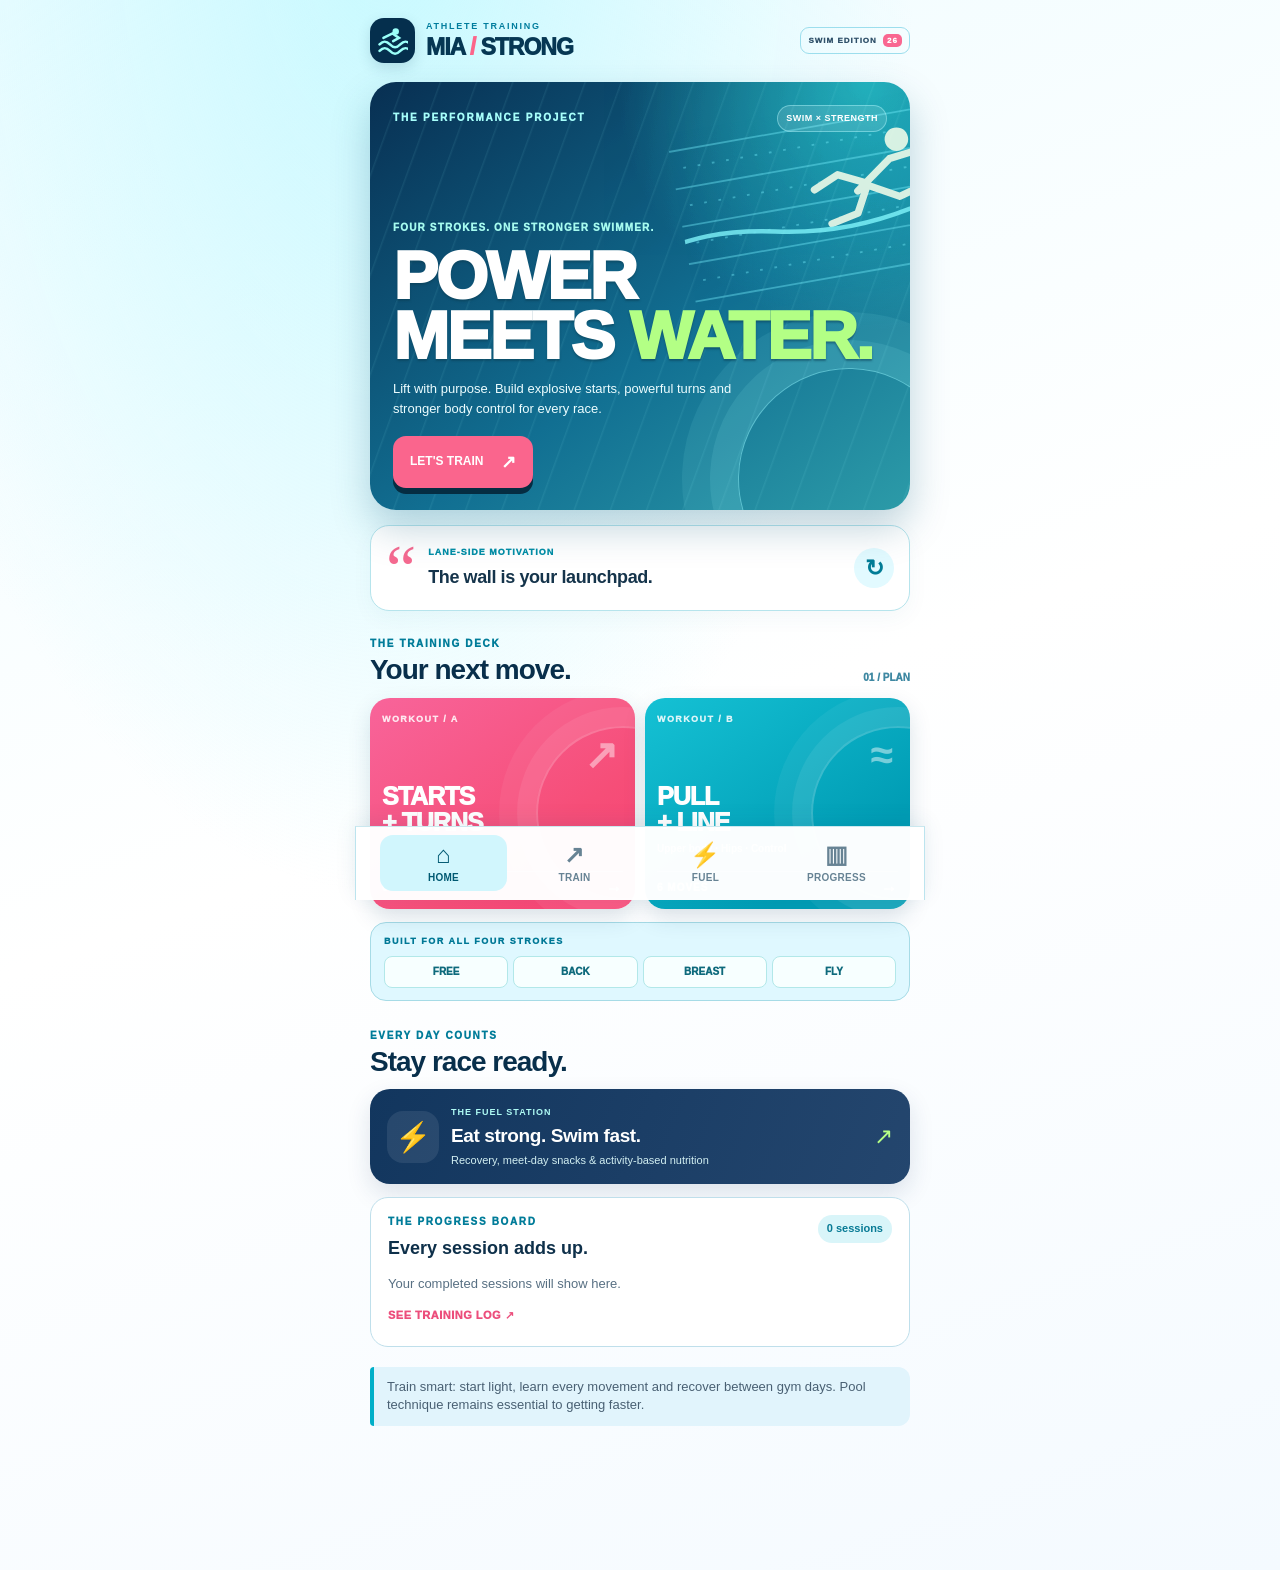
==== commit 50431326: "Style Mia Strong v4 with bold workout flow, streamlined tabs and polished tap targets" ====
--- a/mia-strong/index.html
+++ b/mia-strong/index.html
@@ -147,6 +147,108 @@
 .timer{background:#fd6590;color:#fff;box-shadow:0 5px 15px #fe659070}
 @media(min-width:700px){.bottomnav{border-left:1px solid #bce4ee;border-right:1px solid #bce4ee}}
 @media(max-width:360px){.app{padding-left:10px;padding-right:10px}.top h1{font-size:19px}.header-tag{font-size:7px}.hero-swim{padding:18px;min-height:347px}.hero-swim h2{font-size:40px}.workout-tile strong{font-size:21px}.quoteText{font-size:16px}}
+
+
+/* MIA STRONG v4: bold phone-first train flow */
+:root{--pink:#fc5685;--aqua:#12bcd4;--navy:#0d3556;--limepop:#baff88}
+body{background:radial-gradient(ellipse at 30% -100px,#c7f9ff 0,transparent 42%),linear-gradient(160deg,#effcff 0%,#fff 48%,#f4faff 100%)}
+.app{padding-bottom:130px}
+.section-kicker{color:#0495b0;font-size:10px;font-weight:1000;letter-spacing:1.8px}
+.train-top{display:flex;justify-content:space-between;align-items:center;gap:8px;margin:7px 0 3px}
+.train-top h2{font-size:33px;line-height:1.05;letter-spacing:-1.4px;color:#092f4c;margin:0}
+.help-link{font-size:12px;font-weight:900;color:#008ba6;background:#daf8fb;border:1px solid #b8ebf1;padding:10px 12px;border-radius:999px;white-space:nowrap}
+.train-intro{font-size:13px;line-height:1.5;margin:9px 0 15px;max-width:410px}
+.workoutPick{gap:9px;margin:0 0 12px}
+.pick{font-size:12px;font-weight:950;border-radius:14px;padding:14px 8px;background:#f1fbfd;border:1.5px solid #b5dae8;color:#38657d;box-shadow:0 3px 0 #c4e2e7}
+.pick.active{border-color:#082c4e;background:#103c65;color:#f8ffff;box-shadow:0 4px 0 #06253b}
+.train-status{background:linear-gradient(115deg,#093b66,#0c668c);padding:17px 17px 16px;border-radius:19px;color:#fff;box-shadow:0 9px 23px #0b639829}
+.train-status h3{color:#fff;font-size:22px;margin:3px 0 0;letter-spacing:-.7px;line-height:1.1}
+.train-status .overline{color:#93edff}
+.train-status .pill{background:#ffffff2b;color:#fff;font-size:10px}
+.train-status p{color:#c8f6fa;font-size:12px;margin:9px 0}
+.train-status .progress{background:#17455f;height:10px;margin:11px 0 0;border-radius:999px}
+.train-status .progress i{background:linear-gradient(90deg,#4befed,#c2ff88)}
+.move-nav-label{display:flex;align-items:center;justify-content:space-between;gap:8px;margin:22px 0 9px}
+.move-nav-label b{font-size:11px;color:#0d7793;letter-spacing:1.2px;font-weight:1000}
+.move-nav-label span{font-size:10px;color:#738b99}
+.move-dots{display:grid;grid-template-columns:repeat(6,minmax(0,1fr));gap:8px;margin-bottom:15px}
+.move-dot{aspect-ratio:1;border:1.5px solid #bbd9e4;border-radius:12px;background:#fff;color:#6791a1;font-size:15px;font-weight:1000;box-shadow:0 3px 0 #c8e1e9}
+.move-dot.selected{color:#fff;background:#fe5987;border-color:#e14b7a;box-shadow:0 4px 0 #bf3865}
+.move-dot.complete:not(.selected){color:#046d6d;background:#b4ffec;border-color:#45d5c9}
+.move-dot.selected.complete{background:#e85788}
+.focus-exercise{overflow:hidden;border-radius:24px;background:#fff;border:1px solid #d0e1ee;box-shadow:0 13px 32px #15587922;margin-bottom:13px}
+.ex-label{padding:20px 20px 0;display:flex;align-items:center;justify-content:space-between;gap:8px}
+.ex-label>span:first-child{color:#e64f7c;font-size:10px;letter-spacing:1.4px;font-weight:1000}
+.ex-goal{max-width:65%;text-align:right;font-size:10px;font-weight:850;color:#197e9b}
+.focus-exercise>h2{margin:7px 20px 14px;font-weight:1000;font-size:clamp(28px,7vw,35px);letter-spacing:-1.3px;color:#0b3652;line-height:1.05}
+.reps-banner{display:flex;justify-content:space-between;align-items:center;margin:0 20px 14px;border-radius:14px;background:linear-gradient(100deg,#ff5688,#fa7c8e);color:#fff;padding:14px 15px;box-shadow:0 6px 15px #f3578732}
+.reps-banner small{display:block;font-size:9px;letter-spacing:1.4px;font-weight:950}
+.reps-banner strong{display:block;font-size:22px;letter-spacing:-.4px;line-height:1.1;margin-top:4px}
+.reps-symbol{font-size:34px;color:#fff7;font-weight:900}
+.ex-why{background:#d7f7fa;border-top:1px solid #b0e9eb;border-bottom:1px solid #b0e9eb;padding:12px 20px}
+.ex-why span{color:#047990;font-weight:1000;letter-spacing:1.1px;font-size:10px}
+.ex-why p{color:#245d75;font-size:13px;line-height:1.45;margin:5px 0 0}
+.coach-section{padding:19px 20px}
+.coach-section h3,.lift-section h3{font-size:18px;letter-spacing:-.5px;color:#0d3852;margin:0 0 9px}
+.coach-section ol{counter-reset:move;list-style:none;padding:0;margin:0 0 12px;display:grid;gap:11px}
+.coach-section li{counter-increment:move;display:flex;align-items:flex-start;gap:11px;font-size:13px;color:#3c5a6e;line-height:1.4}
+.coach-section li:before{content:counter(move);background:#e7f7fc;border:1px solid #b7e4ec;color:#087a96;border-radius:50%;width:23px;height:23px;flex:0 0 23px;display:grid;place-items:center;font-weight:900;font-size:11px}
+.coach-tip{background:#f5f8ff;padding:11px 12px;border-radius:11px;border-left:3px solid #ff7291;margin:15px 0 10px}
+.coach-tip b{font-size:10px;color:#d54c7b;letter-spacing:1px}
+.coach-tip p{font-size:12px;color:#4f6377;margin:4px 0 0}
+.watch-link{background:#0e3556;border-radius:12px;display:flex;justify-content:space-between;padding:12px;color:#fff;font-size:12px;font-weight:900;text-decoration:none}
+.watch-link span{font-size:16px;color:#b7ff88}
+.lift-section{background:#f0fcff;padding:19px 20px 21px;border-top:1px solid #c7e9f2}
+.lift-head h3{margin-bottom:2px}
+.lift-head small{font-size:10px;color:#218199;font-weight:800;line-height:1.35;display:block}
+.lift-entry{display:flex;justify-content:space-between;align-items:center;gap:12px;margin:12px 0 18px}
+.lift-entry>label{font-size:13px;color:#285a73;font-weight:800}
+.lift-entry .weightbox{display:flex;align-items:center;gap:7px}
+.lift-entry .weightbox input{width:79px;min-height:46px;background:#fff;font-size:20px;font-weight:1000;color:#092b47;border:2px solid #9edbe9;border-radius:12px}
+.lift-entry .weightbox span{font-size:10px;color:#456c83;max-width:74px}
+.check-label{font-size:10px;font-weight:1000;letter-spacing:1.1px;color:#538296;margin-bottom:9px}
+.setrow{gap:10px}
+.set{padding:14px 7px;border-radius:13px;min-height:56px;color:#0e8098;background:#fff;border:2px solid #aee1eb;font-size:12px;font-weight:950;box-shadow:0 4px 0 #c4e7ec}
+.set.checked{background:#baff91;color:#164c36;border-color:#83df70;box-shadow:0 4px 0 #78bb67}
+.step-actions{display:grid;grid-template-columns:1fr 1.35fr;gap:10px;margin:10px 0}
+.step-actions .btn{padding:15px 9px;border-radius:15px;font-size:14px;min-height:53px}
+.step-actions .btn:not(.secondary){background:#fa5886;color:#fff;box-shadow:0 4px 0 #d6406c}
+.step-actions .btn.secondary{background:#d7f5fa;color:#135a74;border:1px solid #b6e1e9}
+.step-actions button:disabled{opacity:.45;cursor:default}
+.training-tools{display:flex;align-items:center;justify-content:space-between;gap:8px;background:#e5faff;border-radius:15px;padding:11px 12px;margin:13px 0}
+.rest-inline{background:#0e4265;color:#fff;padding:11px 13px;border-radius:11px;border:0;font-size:12px;font-weight:900;flex:0 0 auto}
+.training-tools span{font-size:10px;color:#47768b;line-height:1.3}
+.save-panel{background:#fff;border:1px solid #c6e4ef;border-radius:19px;padding:16px;margin:16px 0 20px;text-align:center;box-shadow:0 8px 23px #105e8320}
+.save-panel .btn{background:#1bcdcc;color:#0b3449;font-size:15px;min-height:54px;box-shadow:0 4px 0 #0e9ba8}
+.reset-link{margin:13px auto 8px;display:block;background:none;border:0;color:#7e8399;font-size:12px;font-weight:750;text-decoration:underline;text-underline-offset:3px}
+.save-panel .footnote{font-size:11px;color:#718796;line-height:1.45;margin:6px 0 0}
+#progressView .stat{background:linear-gradient(145deg,#073a58,#107d92);border:0;box-shadow:0 8px 22px #08506c26}
+#progressView .stat b{color:#baff8b}
+#progressView .stat span{color:#dcfaff}
+#progressView .historyItem{border:1px solid #c7e5ea}
+#fuel>.overline,#progressView>.overline,#learn>.overline{margin-top:10px}
+#fuel .card,#learn .card,#progressView .card{border-radius:18px}
+#fuel .card{box-shadow:0 7px 20px #137fae12}
+#fuel .card:nth-of-type(2){border-top:5px solid #20c2d3}
+#fuel .card:nth-of-type(3){border-top:5px solid #fc5a88}
+#fuel .card:nth-of-type(4){border-top:5px solid #b3ea7c}
+#fuel .card:nth-of-type(5){border-top:5px solid #ffb26e}
+#learn .card{border-left:4px solid #17bdd1}
+#learn .card h3{font-size:17px}
+.bottomnav{max-width:570px}
+.navinner{width:100%;display:grid;grid-template-columns:repeat(4,minmax(0,1fr));gap:4px}
+.navinner button{min-height:55px;font-size:10px;letter-spacing:.3px;font-weight:900;border-radius:13px}
+.navinner button span{font-size:24px}
+.navinner button.active{color:#005972;background:#d1f6fd}
+.bottomnav{padding:8px 10px calc(9px + env(safe-area-inset-bottom))}
+.toast{background:#073a55;color:#fff;border:1px solid #a7eaf0}
+@media(max-width:360px){
+.move-dots{gap:5px}.focus-exercise>h2{font-size:27px}
+.ex-label,.coach-section,.lift-section{padding-left:14px;padding-right:14px}
+.reps-banner{margin-left:14px;margin-right:14px}
+.ex-why{padding-left:14px;padding-right:14px}
+.set{font-size:10px}.training-tools{flex-direction:column;align-items:stretch}
+}
 
 </style>
 </head>
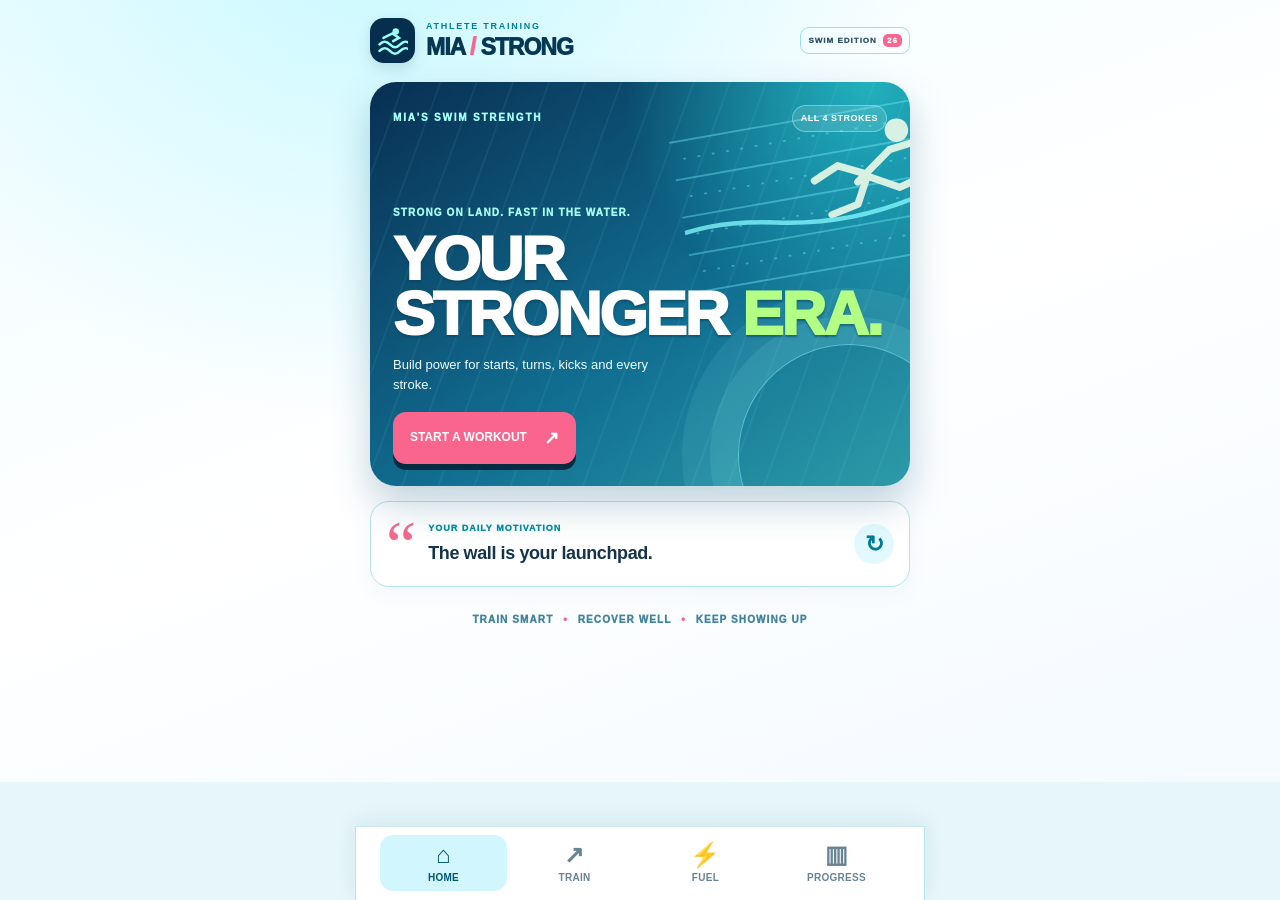
==== commit 7a20bd71: "Simplify Mia Strong Home and rebuild Fuel for narrow iPhone screens" ====
--- a/mia-strong/index.html
+++ b/mia-strong/index.html
@@ -8,7 +8,7 @@
 <meta name="apple-mobile-web-app-status-bar-style" content="black-translucent">
 <meta name="apple-mobile-web-app-title" content="MIA STRONG">
 <meta name="description" content="MIA / STRONG beginner strength training for swimmers">
-<title>MIA / STRONG — Swim Training v4</title>
+<title>MIA / STRONG — Swim Training v5</title>
 <style>
 :root{color-scheme:dark;--bg:#0d1118;--panel:#1b2230;--muted:#a1aabe;--accent:#ff7896;--lime:#a5f8fb;--line:#313a4a;--white:#f6f8fd}
 *{box-sizing:border-box}html{scroll-behavior:smooth}body{margin:0;background:var(--bg);background-image:radial-gradient(ellipse at 95% 0%,rgba(28,194,232,.22),transparent 40%),radial-gradient(ellipse at 0% 32%,rgba(250,113,148,.10),transparent 45%);color:var(--white);font:15px/1.45 -apple-system,BlinkMacSystemFont,Segoe UI,Roboto,Arial,sans-serif}button,input{font:inherit}button{cursor:pointer;touch-action:manipulation}a{color:var(--lime)}.app{max-width:530px;margin:auto;padding:22px 16px 110px}.micro{font-size:10px;letter-spacing:2.2px;font-weight:850;text-transform:uppercase;color:var(--accent)}.muted{color:var(--muted)}h1{font-size:40px;letter-spacing:-1.9px;line-height:1;margin:4px 0 10px}h2{font-size:24px;letter-spacing:-.7px;margin:0 0 8px}h3{font-size:18px;margin:0}p{margin:6px 0 12px}.top{display:flex;align-items:center;justify-content:space-between;margin-bottom:24px}.logo{box-shadow:0 8px 24px #ff789650;height:48px;width:48px;background:var(--accent);color:#11151d;border-radius:16px;display:grid;place-items:center;font-weight:1000;font-size:26px;transform:rotate(-6deg)}.card{background:var(--panel);border:1px solid var(--line);border-radius:20px;padding:18px;margin:12px 0}.hero{background:repeating-linear-gradient(100deg,rgba(85,224,241,.13) 0px,rgba(85,224,241,.13) 2px,transparent 2px,transparent 48px),linear-gradient(145deg,#244560 0%,#14283f 52%,#27243c 100%);padding:24px;border-radius:24px;border:1px solid #41485b;margin-bottom:20px} .hero .eyebrow{color:var(--lime);font-size:11px;font-weight:800;letter-spacing:1.5px}.hero h2{font-size:32px;line-height:1.05;margin:12px 0 10px}.hero p{font-size:14px;color:#c2c7d2}.pill{font-size:11px;padding:6px 9px;border-radius:999px;background:#343e4f;color:#e3e7ef;font-weight:750;white-space:nowrap}.stats{display:grid;grid-template-columns:repeat(3,minmax(0,1fr));gap:8px;margin:14px 0}.stat{background:#222b3b;border-radius:14px;padding:13px 10px}.stat b{display:block;color:var(--lime);font-size:25px}.stat span{color:#bac0ce;letter-spacing:1px;font-size:9px;font-weight:800}.btn{border:none;border-radius:14px;background:var(--accent);color:#181c27;padding:13px 16px;font-weight:900;display:inline-flex;align-items:center;justify-content:center;gap:8px;text-decoration:none}.btn.secondary{background:#343c4b;color:var(--white)}.btn.ghost{background:transparent;color:var(--white);border:1px solid #485164}.btn.full{width:100%}.btn.small{padding:8px 10px;font-size:12px;border-radius:10px}.btn:active{transform:scale(.98)}.line{height:1px;background:var(--line);margin:14px 0}.workoutPick{display:grid;grid-template-columns:1fr 1fr;gap:9px;margin-bottom:18px}.pick{border:1px solid #485165;background:#202734;border-radius:14px;color:#c7cedb;padding:13px 10px;font-weight:800;text-align:center}.pick.active{background:var(--accent);border-color:var(--accent);color:#171b24}.toprow{display:flex;justify-content:space-between;align-items:flex-start;gap:12px}.overline{font-size:10px;letter-spacing:1.5px;font-weight:850;color:var(--lime)}.progress{height:8px;border-radius:9px;background:#343e4f;overflow:hidden;margin:12px 0}.progress>i{display:block;height:100%;background:var(--lime);border-radius:9px;transition:width .25s}.exercise{background:#202837;border:1px solid #394355;border-radius:19px;padding:15px;margin:10px 0}.exhead{display:flex;align-items:center;gap:11px}.exnumber{flex:0 0 39px;height:39px;display:grid;place-items:center;background:#384154;color:var(--accent);border-radius:12px;font-size:18px;font-weight:1000}.exhead .names{flex:1;min-width:0}.exhead h3{font-size:16px;line-height:1.2}.exhead small{display:block;color:#adb6c6;margin-top:4px;font-size:12px}.recommend{font-size:12px;color:var(--lime);font-weight:700;margin:13px 0 6px}.weightrow{display:flex;align-items:center;justify-content:space-between;gap:8px;margin:8px 0 13px}.weightbox{display:flex;gap:7px;align-items:center}.weightbox input{width:76px;border:1px solid #495467;background:#111722;color:white;border-radius:11px;padding:9px 7px;text-align:center;font-size:16px;font-weight:800}.weightbox span{color:#cbd0db;font-size:11px;max-width:50px}.setrow{display:grid;grid-template-columns:1fr 1fr;gap:9px}.set{border:1px solid #4d5668;background:#313a4a;color:#f0f2f8;border-radius:11px;padding:12px 6px;font-weight:850}.set.checked{color:#17301c;background:var(--lime);border-color:var(--lime)}.instructions{padding:14px 0 0}.instructions ol{padding-left:22px;margin:8px 0 12px}.instructions li{margin-bottom:7px}.tip{background:#30394a;border-radius:12px;padding:12px;color:#d7e0ed;font-size:13px}.tip b{color:var(--lime)}.bottomnav{position:fixed;bottom:0;left:0;right:0;background:rgba(14,18,26,.98);border-top:1px solid #343b48;display:flex;align-items:center;justify-content:center;z-index:10;padding:10px 8px calc(10px + env(safe-area-inset-bottom))}.navinner{display:flex;gap:7px;max-width:520px;width:100%}.navinner button{flex:1;background:none;border:0;color:#aeb7c6;font-size:11px;font-weight:700;padding:5px 0}.navinner button.active{color:var(--lime)}.navinner span{display:block;font-size:21px;margin-bottom:2px}.view{display:none}.view.active{display:block}.history{display:grid;gap:9px}.historyItem{background:#242d3c;border-radius:13px;padding:13px;display:flex;justify-content:space-between;gap:12px}.notice{border-left:3px solid var(--accent);padding:11px 13px;background:#222938;border-radius:4px 12px 12px 4px;font-size:13px;color:#d0d5df;margin:14px 0}.empty{text-align:center;color:var(--muted);padding:35px 12px}.toast{position:fixed;left:50%;bottom:95px;transform:translateX(-50%);border-radius:12px;background:#e3fac2;color:#132014;padding:11px 15px;white-space:nowrap;font-weight:800;box-shadow:0 5px 26px #0009;z-index:99;display:none}.timer{position:fixed;right:16px;bottom:88px;z-index:15;background:var(--lime);color:#121a13;border:none;border-radius:999px;padding:9px 15px;font-weight:900;box-shadow:0 8px 24px #0008;font-variant-numeric:tabular-nums}.footnote{font-size:12px;color:#9eacbc}button:focus-visible,input:focus-visible{outline:2px solid var(--lime);outline-offset:3px}
@@ -250,33 +250,117 @@
 .set{font-size:10px}.training-tools{flex-direction:column;align-items:stretch}
 }
 
+
+.warmup-hint{display:flex;align-items:center;gap:8px;background:#e8ffda;color:#336b52;border:1px solid #b5e7b0;border-radius:12px;padding:9px 11px;font-size:11px;font-weight:850;line-height:1.3;margin:2px 0 14px}
+.warmup-hint span:first-child{font-size:18px}
+.history-session{border:1px solid #b7e1eb;background:#f3fcff;border-radius:14px;margin:8px 0;overflow:hidden}
+.history-session summary{display:flex;align-items:center;justify-content:space-between;padding:14px;cursor:pointer;gap:8px;list-style:none}
+.history-session summary::-webkit-details-marker{display:none}
+.history-session summary span{display:grid;gap:4px}
+.history-session summary b{font-size:13px;color:#12384f}
+.history-session summary small{font-size:11px;color:#668398}
+.history-session summary strong{font-size:11px;white-space:nowrap;color:#1187a1}
+.history-session summary strong span{display:inline;margin-left:5px;font-size:17px}
+.history-detail{border-top:1px solid #c8e7f0;padding:3px 13px 9px;background:#fff}
+.history-detail>div{display:flex;justify-content:space-between;gap:8px;padding:10px 0;border-bottom:1px solid #e5eff5;font-size:11px;color:#275c76}
+.history-detail>div:last-child{border-bottom:0}
+.history-detail b{color:#0d4b66;text-align:right}
+
+
+/* v5: focused home / mobile Fuel rebuild */
+.home-hero{min-height:330px}
+.home-hero .hero-content{margin-top:74px}
+.home-hero .lane-art{top:13px}
+.home-hero h2{font-size:clamp(40px,11vw,62px)}
+.home-hero p{max-width:280px}
+.home-footer-note{font-size:10px;font-weight:950;letter-spacing:1.1px;color:#42849c;text-align:center;margin:24px 0}
+.home-footer-note span{color:#f55d88;margin:0 6px}
+#fuel{color:#113a52}
+#fuel .fuel-page-top{border-radius:24px;background:linear-gradient(145deg,#084367 0%,#0798b8 80%);padding:22px 20px 19px;color:#fff;margin-bottom:14px;position:relative;overflow:hidden}
+#fuel .fuel-page-top:after{content:"";position:absolute;width:180px;height:180px;border:1px solid #b4ffff55;right:-65px;top:-55px;border-radius:50%;box-shadow:0 0 0 22px #caffff0d,0 0 0 45px #caffff09}
+#fuel .fuel-page-top .fuel-eyebrow{font-size:10px;font-weight:950;letter-spacing:1.5px;color:#bbfff0}
+#fuel .fuel-page-top h2{font-size:clamp(32px,9vw,44px);letter-spacing:-1.5px;line-height:1.02;color:#fff;margin:12px 0}
+#fuel .fuel-page-top h2 em{color:#bdff8c;font-style:normal}
+#fuel .fuel-page-top p{color:#e6fbff;margin:0;font-size:13px;max-width:260px}
+#fuel .fuel-day-card,#fuel .fuel-calc-card{background:#fff;border:1px solid #c6e7ed;border-radius:21px;padding:20px 18px;margin:13px 0;box-shadow:0 8px 22px #1c6c9520;min-width:0}
+#fuel .fuel-step{color:#008da5;font-size:10px;letter-spacing:1.2px;font-weight:950}
+#fuel .fuel-day-card h3,#fuel .fuel-calc-card h3{font-size:22px;line-height:1.15;margin:8px 0 14px;letter-spacing:-.6px;color:#113a52}
+#fuel .fuel-label{color:#285c74;font-size:13px;font-weight:850;display:block;margin:10px 0 7px}
+#fuel .fuel-label span{font-weight:500;font-size:11px;color:#6a8798}
+#fuel .fuel-day-card select,#fuel .fuel-weight-row input,#fuel .fuel-weight-row select,#fuel .fuel-height-row input{display:block;width:100%;min-width:0;box-sizing:border-box;appearance:auto;border:1.5px solid #a9d7e4;border-radius:13px;background:#f4fbfe;color:#11354a;font-size:16px;padding:12px 13px;height:51px;line-height:1.3}
+#fuel .fuel-day-card select{font-size:14px}
+#fuel .fuel-quick{background:#e2fbff;border:1px solid #b8e6ef;border-radius:16px;padding:14px;display:flex;align-items:start;gap:11px;margin-top:14px}
+#fuel .fuel-quick-symbol{background:#b0f2fa;flex:0 0 40px;height:40px;display:grid;place-items:center;border-radius:12px;font-size:22px}
+#fuel .fuel-quick strong{display:block;color:#09657f;font-size:14px}
+#fuel .fuel-quick p{font-size:12px;color:#38677a;line-height:1.5;margin:4px 0 0}
+#fuel .fuel-short{font-size:13px;color:#5f7587;line-height:1.45;margin:0 0 14px}
+#fuel .fuel-weight-row{display:grid;grid-template-columns:minmax(0,1fr) 95px;gap:10px;width:100%;max-width:100%}
+#fuel .fuel-weight-row select{font-weight:800}
+#fuel .fuel-weight-row input::placeholder{color:#8197a7}
+#fuel .fuel-height-details,#fuel .fuel-notes,#fuel .fuel-more{background:#effbff;border:1px solid #c9e7ed;border-radius:13px;margin:15px 0}
+#fuel details summary{cursor:pointer;color:#147c96;font-weight:850;font-size:12px;padding:14px;list-style:none}
+#fuel details summary::-webkit-details-marker{display:none}
+#fuel .fuel-height-row{display:grid;grid-template-columns:1fr 1fr;gap:10px;padding:0 14px}
+#fuel .fuel-height-row label{font-size:12px;color:#37677a;font-weight:750}
+#fuel .fuel-height-row input{margin-top:7px}
+#fuel .fuel-height-details p,#fuel .fuel-notes p{font-size:12px;color:#547486;line-height:1.5;margin:8px 14px 14px}
+#fuel .fuel-macro-heading{color:#147b96;font-weight:950;letter-spacing:1.1px;font-size:10px;margin:18px 0 9px}
+#fuel .macroGrid{display:grid;grid-template-columns:1fr;gap:8px}
+#fuel .macro{display:grid;grid-template-columns:minmax(0,1fr) auto;grid-template-rows:auto auto;column-gap:14px;align-items:center;background:#e6f9fc;border:1px solid #b4e0e9;padding:12px 14px;border-radius:14px;min-width:0}
+#fuel .macro strong{grid-column:1;grid-row:1;font-size:11px;font-weight:950;color:#0687a0;letter-spacing:1px}
+#fuel .macro b{grid-column:2;grid-row:1 / 3;font-size:21px;color:#083d56;text-align:right;white-space:normal;line-height:1.15}
+#fuel .macro small{grid-column:1;grid-row:2;font-size:11px;margin:3px 0 0;color:#5b7c8a}
+#fuel .fuel-explain{color:#637e8d;font-size:12px;margin:12px 0}
+#fuel .fuel-snack-heading{margin:24px 0 11px}
+#fuel .fuel-snack-grid{display:grid;grid-template-columns:1fr 1fr;gap:10px}
+#fuel .fuel-snack-card{border-radius:17px;padding:15px 13px;min-width:0;box-shadow:0 7px 18px #296e9a1c}
+#fuel .fuel-snack-card.before{background:#fce4ef;border:1px solid #ffbfda}
+#fuel .fuel-snack-card.after{background:#d6f9f1;border:1px solid #abe9d5}
+#fuel .fuel-food-icon{font-size:27px;margin-bottom:8px}
+#fuel .fuel-food-label{font-weight:950;letter-spacing:.8px;font-size:9px;color:#36728a}
+#fuel .fuel-snack-card h3,#fuel .fuel-meet-card h3{margin:6px 0;color:#0d3c52;font-size:18px}
+#fuel .fuel-snack-card p,#fuel .fuel-meet-card p{font-size:12px;line-height:1.45;color:#355e70;margin:0}
+#fuel .fuel-meet-card{display:flex;align-items:start;gap:13px;background:#fff4df;border:1px solid #f9dda3;border-radius:17px;padding:17px;margin-top:10px}
+#fuel .fuel-meet-card>span{font-size:29px}
+#fuel .fuel-more{margin:15px 0 30px}
+#fuel .fuel-more>div{padding:0 14px 14px}
+#fuel .fuel-more p{color:#365d71;font-size:12px;line-height:1.5}
+#fuel .fuel-sources{font-size:11px}
+#fuel a{color:#007f9c}
+@media(max-width:350px){#fuel .fuel-weight-row{grid-template-columns:minmax(0,1fr) 77px;gap:7px}#fuel .fuel-snack-grid{grid-template-columns:1fr}}
+
 </style>
 </head>
 <body>
 <div class="app">
 <header class="top"><div class="brand-lockup"><div class="brand-symbol"><svg viewBox="0 0 48 48" aria-hidden="true"><path d="M4 30c6-6 10-6 16 0s10 6 16 0 10-6 16 0M4 40c6-6 10-6 16 0s10 6 16 0 10-6 16 0" fill="none" stroke="currentColor" stroke-width="4" stroke-linecap="round"/><circle cx="29" cy="10" r="5" fill="currentColor"/><path d="M10 20 24 13 34 20 25 25" fill="none" stroke="currentColor" stroke-width="4" stroke-linecap="round"/></svg></div><div><div class="brand-eyebrow">ATHLETE TRAINING</div><h1>MIA<span> / </span>STRONG</h1></div></div><div class="header-tag">SWIM EDITION <span>26</span></div></header>
+
 <section id="home" class="view active">
-<div class="hero hero-swim">
-<div class="hero-topline"><span class="hero-kicker">THE PERFORMANCE PROJECT</span><span class="hero-tag">SWIM × STRENGTH</span></div>
-<div class="lane-art" aria-hidden="true"><svg viewBox="0 0 420 210" preserveAspectRatio="xMidYMid slice">
-<g fill="none" stroke="#76EEFD" stroke-width="2" opacity=".48"><path d="M-40 20H460M-40 62H460M-40 104H460M-40 146H460M-40 188H460"/><path d="M-40 40H460M-40 82H460M-40 124H460M-40 166H460" stroke-dasharray="3 13"/></g>
-<g transform="translate(204 94) rotate(-12)" fill="none" stroke="#F8FFEB" stroke-width="8" stroke-linecap="round" stroke-linejoin="round"><circle cx="81" cy="-28" r="13" fill="#F8FFEB" stroke="none"/><path d="M20 9 66-11 90-9M33 5 6-16 -24-10M31 6 61 32 96 30M33 6 11 32 -20 32"/></g><path d="M-20 130c55-13 92-15 148-3s110 12 173-4 90-10 143 6" fill="none" stroke="#85FAFF" stroke-width="5" opacity=".9"/></svg></div>
-<div class="hero-content"><div class="hero-edition">FOUR STROKES. ONE STRONGER SWIMMER.</div><h2>POWER<br>MEETS <em>WATER.</em></h2><p>Lift with purpose. Build explosive starts, powerful turns and stronger body control for every race.</p><button class="btn hero-action" data-nav="workouts">LET'S TRAIN <span aria-hidden="true">↗</span></button></div></div>
-<div class="quoteCard" aria-live="polite"><div class="quote-sigil">“</div><div class="quote-copy"><div class="overline">LANE-SIDE MOTIVATION</div><div class="quoteText" id="quoteText">The wall is your launchpad.</div></div><button class="quote-refresh" id="newQuote" aria-label="Show another motivational saying">↻</button></div>
-<div class="section-title"><div><div class="micro">THE TRAINING DECK</div><h2>Your next move.</h2></div><span class="section-index">01 / PLAN</span></div>
-<div class="workout-tiles">
-<button class="workout-tile tile-start" data-day="A" data-nav="workouts"><span class="tile-eyebrow">WORKOUT / A</span><span class="tile-glyph">↗</span><strong>STARTS<br>+ TURNS</strong><small>Leg drive · Core · Power</small><span class="tile-footer">6 MOVES <span>→</span></span></button>
-<button class="workout-tile tile-pull" data-day="B" data-nav="workouts"><span class="tile-eyebrow">WORKOUT / B</span><span class="tile-glyph">≈</span><strong>PULL<br>+ LINE</strong><small>Upper body · Hips · Control</small><span class="tile-footer">6 MOVES <span>→</span></span></button></div>
-<div class="skill-strip"><div class="skill-head">BUILT FOR ALL FOUR STROKES</div><div class="skill-row"><span>FREE</span><span>BACK</span><span>BREAST</span><span>FLY</span></div></div>
-<div class="section-title section-title-lower"><div><div class="micro">EVERY DAY COUNTS</div><h2>Stay race ready.</h2></div></div>
-<button class="feature-tile fuel-feature" data-nav="fuel"><span class="feature-icon">⚡</span><span class="feature-copy"><span>THE FUEL STATION</span><strong>Eat strong. Swim fast.</strong><small>Recovery, meet-day snacks & activity-based nutrition</small></span><span class="feature-arrow">↗</span></button>
-<div class="home-progress"><div class="toprow"><div><div class="micro">THE PROGRESS BOARD</div><h3>Every session adds up.</h3></div><span class="pill" id="homeSessionCount">0 sessions</span></div><p id="lastSession" class="muted">Your completed sessions will show here.</p><button class="text-link" data-nav="progressView">SEE TRAINING LOG ↗</button></div>
-<div class="notice">Train smart: start light, learn every movement and recover between gym days. Pool technique remains essential to getting faster.</div>
+  <div class="hero hero-swim home-hero">
+    <div class="hero-topline"><span class="hero-kicker">MIA'S SWIM STRENGTH</span><span class="hero-tag">ALL 4 STROKES</span></div>
+    <div class="lane-art" aria-hidden="true"><svg viewBox="0 0 420 210" preserveAspectRatio="xMidYMid slice">
+      <g fill="none" stroke="#76EEFD" stroke-width="2" opacity=".48"><path d="M-40 20H460M-40 62H460M-40 104H460M-40 146H460M-40 188H460"/><path d="M-40 40H460M-40 82H460M-40 124H460M-40 166H460" stroke-dasharray="3 13"/></g>
+      <g transform="translate(204 94) rotate(-12)" fill="none" stroke="#F8FFEB" stroke-width="8" stroke-linecap="round" stroke-linejoin="round"><circle cx="81" cy="-28" r="13" fill="#F8FFEB" stroke="none"/><path d="M20 9 66-11 90-9M33 5 6-16 -24-10M31 6 61 32 96 30M33 6 11 32 -20 32"/></g>
+      <path d="M-20 130c55-13 92-15 148-3s110 12 173-4 90-10 143 6" fill="none" stroke="#85FAFF" stroke-width="5" opacity=".9"/>
+    </svg></div>
+    <div class="hero-content">
+      <div class="hero-edition">STRONG ON LAND. FAST IN THE WATER.</div>
+      <h2>YOUR<br>STRONGER <em>ERA.</em></h2>
+      <p>Build power for starts, turns, kicks and every stroke.</p>
+      <button class="btn hero-action" data-nav="workouts">START A WORKOUT <span aria-hidden="true">↗</span></button>
+    </div>
+  </div>
+  <div class="quoteCard" aria-live="polite">
+    <div class="quote-sigil">“</div><div class="quote-copy"><div class="overline">YOUR DAILY MOTIVATION</div><div class="quoteText" id="quoteText">The wall is your launchpad.</div></div>
+    <button class="quote-refresh" id="newQuote" aria-label="Another motivational quote">↻</button>
+  </div>
+  <div class="home-footer-note">TRAIN SMART <span>•</span> RECOVER WELL <span>•</span> KEEP SHOWING UP</div>
+  <span id="homeSessionCount" hidden></span><span id="lastSession" hidden></span>
 </section>
 <section id="workouts" class="view">
 <div class="section-kicker">LET'S GET MOVING</div>
 <div class="train-top"><h2>Today's workout</h2><button class="help-link" data-nav="learn">Gym tips ?</button></div>
-<p class="muted train-intro">One move at a time. Follow the steps, pick a weight and check off each set.</p>
+<p class="muted train-intro">One move at a time. Follow the steps, pick a weight and check off each set.</p><div class="warmup-hint"><span>⚡</span><span>FIRST: 5–10 min easy warm-up, then a few practice reps.</span></div>
 <div class="workoutPick" role="group" aria-label="Choose your workout">
 <button id="pickA" class="pick active" data-day="A">A · Starts + Turns</button><button id="pickB" class="pick" data-day="B">B · Pull + Core</button></div>
 <div class="train-status"><div class="toprow"><div><div class="overline">YOUR SESSION</div><h3 id="workoutName">START + TURN POWER</h3></div><span class="pill" id="setCount">0 / 12 SETS</span></div>
@@ -290,34 +374,66 @@
 </section>
 <section id="progressView" class="view">
 <div class="overline">KEEP SHOWING UP</div><h2 style="margin:7px 0">YOUR PROGRESS</h2><div class="stats"><div class="stat"><b id="sessionsTotal">0</b><span>WORKOUTS</span></div><div class="stat"><b id="setsTotal">0</b><span>SETS DONE</span></div><div class="stat"><b id="movesTotal">12</b><span>EXERCISES</span></div></div>
-<div class="card"><h3>Workout history</h3><p class="muted">Your sessions are stored on this phone.</p><div id="historyList" class="history"></div></div>
+<div class="card"><h3>Workout history</h3><p class="muted">Tap a session to see the weights and exercises you completed.</p><div id="historyList" class="history"></div></div>
 <div class="card"><button class="btn secondary full" id="copyHistory">COPY HISTORY TO NOTES</button></div>
 </section>
+
 <section id="fuel" class="view">
-<div class="overline">EAT FOR THE NEXT LAP</div><h2 style="margin:7px 0">SWIM FUEL</h2>
-<p class="muted">Food is part of training. Build meals around carbohydrates for pool energy, protein for recovery, fats for overall health, and enough food to support growth.</p>
-<div class="fuelBanner"><span style="font-size:29px">⚡</span><div><b>TRAIN HARD. REFUEL WELL.</b><div style="font-size:12px;margin-top:3px;color:#dbeaf2">More training usually means more food, not less.</div></div></div>
-<div class="card">
-<div class="overline">PERSONAL FUEL GUIDE</div><h3 style="margin:6px 0">Your training-day macros</h3>
-<p class="muted" style="font-size:13px">Optional general reference ranges for a swimmer who is still growing. They're not limits or a prescribed diet.</p>
-<div class="fuelForm">
-<label>Height <small>(optional, profile only)</small><div class="fuelInputPair"><input id="heightFeet" type="number" min="3" max="7" inputmode="numeric" placeholder="ft" aria-label="Height feet"><input id="heightInches" type="number" min="0" max="11" inputmode="numeric" placeholder="in" aria-label="Height inches"></div></label>
-<label>Weight <small>(optional, for estimating grams/kg)</small><div class="fuelInputPair"><input id="fuelWeight" type="number" min="1" step="0.1" inputmode="decimal" placeholder="Enter weight" aria-label="Weight"><select id="fuelUnit" aria-label="Weight unit"><option value="lb">lb</option><option value="kg">kg</option></select></div></label>
-<label style="grid-column:1/-1">Today's activity<select id="fuelActivity"><option value="easy">Easy / recovery day</option><option value="regular" selected>Regular swim practice (about 1 hour)</option><option value="heavy">Long practice, hard sets or swim + gym (1–3 hours)</option></select></label>
-</div>
-<div class="macroGrid" id="macroResult"><div class="macro"><strong>CARBS</strong><b>Fuel</b><small>Swim energy</small></div><div class="macro"><strong>PROTEIN</strong><b>Repair</b><small>Muscle recovery</small></div><div class="macro"><strong>FATS</strong><b>Support</b><small>Growth & health</small></div></div>
-<p class="footnote" id="fuelExplain">Enter weight to see broad gram-per-day references. You can also use the food ideas below without tracking anything.</p>
-<div class="notice">Height is kept as an optional profile entry but does not calculate a calorie goal, BMI, or body-fat target. Numbers are guides, never caps. A sports dietitian who works with teen athletes can personalize fueling to growth, school and swim workload.</div>
-</div>
-<div class="card"><div class="overline">BEFORE PRACTICE</div><h3 style="margin:7px 0">Bring energy to the pool.</h3><p>Eat a regular meal a few hours beforehand. Closer to practice, choose a familiar carbohydrate snack, like toast, a banana, cereal, pretzels or applesauce.</p><div class="snackTags"><span>🍌 Banana + toast</span><span>🥣 Oatmeal</span><span>🥨 Pretzels</span></div></div>
-<div class="card"><div class="overline">BETWEEN SESSIONS</div><h3 style="margin:7px 0">Back-to-back swim + gym?</h3><p>Refuel with carbs and protein between sessions. A yogurt + granola, chocolate milk + a banana, or a sandwich work well when time is short.</p><div class="snackTags"><span>🥛 Chocolate milk</span><span>🥪 Sandwich</span><span>🥣 Yogurt + granola</span></div></div>
-<div class="card"><div class="overline">AFTER TRAINING</div><h3 style="margin:7px 0">Recover. Rebuild. Repeat.</h3><p>Have a snack or meal with carbohydrates and protein soon after practice, especially when dinner is delayed. Examples: rice bowl with chicken or tofu, eggs + toast + fruit, or a smoothie and sandwich.</p><div class="snackTags"><span>🍚 Rice bowl</span><span>🥚 Eggs + toast</span><span>🥤 Smoothie</span></div></div>
-<div class="card"><div class="overline">MEET-DAY KIT</div><h3 style="margin:7px 0">Pack your fuel.</h3><p>Bring familiar, easy-to-digest foods to long meets. Eat between races when there is time, keep a water bottle handy, and have a bigger recovery meal after your last event.</p><div class="snackTags"><span>🍎 Fruit</span><span>🥯 Bagel</span><span>🥨 Crackers</span><span>💧 Water bottle</span></div></div>
-<div class="card"><div class="overline">DID YOU KNOW?</div><h3 style="margin:7px 0">Pool water hides sweat.</h3><p>Swimmers still need fluid. Drink regularly throughout the day and around practice. On long or intense days, a sports drink can be useful, but water is usually enough for lighter sessions. Energy drinks are not recommended for teens.</p></div>
-<div class="card"><h3>Good nutrition is more than macros.</h3><p>Include varied foods with iron, calcium, vitamin D and healthy fats. Fatigue, recurrent injury, missed periods or persistent low energy are reasons to talk with a health professional or sports dietitian, not to cut food.</p><div class="line"></div><div class="footnote">Sources: <a href="https://www.swimming.org.au/performance/athlete-resources/body-empowerment/for-swimmers" target="_blank" rel="noopener noreferrer">Swimming Australia</a> · <a href="https://pmc.ncbi.nlm.nih.gov/articles/PMC11587028/" target="_blank" rel="noopener noreferrer">Youth athlete nutrition review</a> · <a href="https://www.healthychildren.org/English/healthy-living/nutrition/Pages/Sports-Nutrition-for-Busy-Families-and-Busy-Lifestyles.aspx" target="_blank" rel="noopener noreferrer">American Academy of Pediatrics</a></div></div>
+  <div class="fuel-page-top">
+    <div class="fuel-eyebrow">⚡ FUEL FOR THE POOL</div>
+    <h2>EAT STRONG.<br><em>SWIM FAST.</em></h2>
+    <p>Simple fueling for practice, gym and meet days.</p>
+  </div>
+  <div class="fuel-day-card">
+    <div class="fuel-step">01 / TODAY'S FUEL</div>
+    <h3>What does today look like?</h3>
+    <label for="fuelActivity" class="fuel-label">Activity level</label>
+    <select id="fuelActivity">
+      <option value="easy">🌿 Easy or recovery day</option>
+      <option value="regular" selected>🏊 Regular swim practice</option>
+      <option value="heavy">⚡ Long practice or swim + gym</option>
+    </select>
+    <div class="fuel-quick" id="fuelQuick"><div class="fuel-quick-symbol">🏊</div><div><strong>Practice-day fuel</strong><p>Have carbs before practice, then carbs and protein afterward.</p></div></div>
+  </div>
+  <div class="fuel-calc-card">
+    <div class="fuel-step">02 / OPTIONAL PERSONAL GUIDE</div>
+    <h3>Your macro guide</h3>
+    <p class="fuel-short">See broad fueling references based on training, not weight-loss targets.</p>
+    <label for="fuelWeight" class="fuel-label">Weight <span>(optional)</span></label>
+    <div class="fuel-weight-row">
+      <input id="fuelWeight" type="number" min="1" step="0.1" inputmode="decimal" placeholder="Enter your weight">
+      <select id="fuelUnit" aria-label="Weight unit"><option value="lb">lb</option><option value="kg">kg</option></select>
+    </div>
+    <details class="fuel-height-details">
+      <summary>＋ Add height to profile (optional)</summary>
+      <div class="fuel-height-row">
+        <label for="heightFeet">Feet<input id="heightFeet" type="number" min="3" max="7" inputmode="numeric" placeholder="5"></label>
+        <label for="heightInches">Inches<input id="heightInches" type="number" min="0" max="11" inputmode="numeric" placeholder="9"></label>
+      </div>
+      <p>Height is saved here but isn't used to set calorie or body-size targets.</p>
+    </details>
+    <div class="fuel-macro-heading">DAILY FUELING REFERENCE</div>
+    <div class="macroGrid" id="macroResult">
+      <div class="macro"><strong>CARBS</strong><b>Fuel</b><small>Swim energy</small></div>
+      <div class="macro"><strong>PROTEIN</strong><b>Repair</b><small>Muscle recovery</small></div>
+      <div class="macro"><strong>FATS</strong><b>Support</b><small>Growth &amp; health</small></div>
+    </div>
+    <p class="fuel-explain" id="fuelExplain">You can use the snack ideas below without tracking any numbers.</p>
+    <details class="fuel-notes"><summary>What do these estimates mean?</summary><p>These are flexible references, not limits, calorie goals or a prescribed diet. Mia is still growing, and a sports dietitian experienced with teens can personalize fueling for her needs.</p></details>
+  </div>
+  <div class="fuel-step fuel-snack-heading">03 / THE EASY FUEL GUIDE</div>
+  <div class="fuel-snack-grid">
+    <div class="fuel-snack-card before"><div class="fuel-food-icon">🍌</div><div class="fuel-food-label">BEFORE PRACTICE</div><h3>Top up.</h3><p>Banana, toast, cereal or pretzels for easy energy.</p></div>
+    <div class="fuel-snack-card after"><div class="fuel-food-icon">🥛</div><div class="fuel-food-label">AFTER PRACTICE</div><h3>Refuel.</h3><p>Carbs + protein: yogurt with granola, a sandwich or chocolate milk.</p></div>
+  </div>
+  <div class="fuel-meet-card"><span>🏁</span><div><div class="fuel-food-label">MEET DAY</div><h3>Pack familiar snacks.</h3><p>Water, fruit, bagels or crackers between races. Have a satisfying meal afterward.</p></div></div>
+  <details class="fuel-more"><summary>More tips for swimmers <span>＋</span></summary>
+    <div><p><b>Between swim + gym:</b> Bring carbs and protein if sessions are close together.</p><p><b>Hydration:</b> Swimmers still sweat. Drink regularly; sports drinks can be useful for long or hard practices. Avoid energy drinks.</p><p><b>Everyday nutrition:</b> Include a variety of foods with iron, calcium, vitamin D and healthy fats.</p><p><b>Pay attention to recovery:</b> Persistent fatigue, recurring injuries or missed periods warrant professional advice, not restriction.</p>
+    <p class="fuel-sources">Sources: <a href="https://www.swimming.org.au/performance/athlete-resources/body-empowerment/for-swimmers" target="_blank" rel="noopener noreferrer">Swimming Australia</a> · <a href="https://pmc.ncbi.nlm.nih.gov/articles/PMC11587028/" target="_blank" rel="noopener noreferrer">Youth sports-nutrition review</a> · <a href="https://www.healthychildren.org/English/healthy-living/nutrition/Pages/Sports-Nutrition-for-Busy-Families-and-Busy-Lifestyles.aspx" target="_blank" rel="noopener noreferrer">AAP</a></p></div>
+  </details>
 </section>
 <section id="learn" class="view">
-<div class="overline">BEFORE YOU LIFT</div><h2 style="margin:7px 0">GYM PLAYBOOK</h2>
+<button class="help-link" data-nav="workouts" style="margin:4px 0 15px">← Back to workout</button><div class="overline">BEFORE YOU LIFT</div><h2 style="margin:7px 0">GYM PLAYBOOK</h2>
 <div class="card"><h3>01 · Warm up</h3><p>5–10 minutes of easy cycling or walking, followed by a few controlled practice reps for the first exercise.</p></div>
 <div class="card"><h3>02 · Find your starting weight</h3><p>Suggested weights are just a place to start. Use one that leaves 3–4 clean reps in reserve. Machines don't all feel the same.</p></div>
 <div class="card"><h3>03 · Your sets</h3><p>Two sets per exercise. Rest about 60–90 seconds between them. Keep every movement smooth and controlled.</p></div>
@@ -375,9 +491,14 @@
   x("previousMove").disabled=mi===0;x("nextMove").textContent=mi===items.length-1?"Review workout ✓":"Next move →";
 }
 function drawProgress(){
-var total=s.sessions.reduce(function(a,b){return a+b.sets},0);x("sessionsTotal").textContent=s.sessions.length;x("setsTotal").textContent=total;x("homeSessionCount").textContent=s.sessions.length+(s.sessions.length===1?" session":" sessions");
-x("lastSession").textContent=s.sessions.length?s.sessions[0].label+" · "+new Date(s.sessions[0].date).toLocaleDateString()+" · "+s.sessions[0].sets+" sets completed":"Your completed sessions will show here.";
-x("historyList").innerHTML=s.sessions.length?s.sessions.map(function(it){return '<div class="historyItem"><div><b>'+escapeText(it.label)+'</b><div class="muted" style="font-size:12px">'+new Date(it.date).toLocaleDateString()+'</div></div><span class="pill">'+it.sets+' SETS</span></div>'}).join(""):'<div class="empty">No logged workouts yet.<br>Start with Workout A!</div>';
+  const total=s.sessions.reduce((a,b)=>a+b.sets,0);
+  x("sessionsTotal").textContent=s.sessions.length;
+  x("setsTotal").textContent=total;
+  x("homeSessionCount").textContent=s.sessions.length+(s.sessions.length===1?" session":" sessions");
+  x("lastSession").textContent=s.sessions.length?s.sessions[0].label+" · "+new Date(s.sessions[0].date).toLocaleDateString()+" · "+s.sessions[0].sets+" sets completed":"Your completed sessions will show here.";
+  x("historyList").innerHTML=s.sessions.length?s.sessions.map(it=>
+    `<details class="history-session"><summary><span><b>${escapeText(it.label)}</b><small>${new Date(it.date).toLocaleDateString()}</small></span><strong>${it.sets} SETS <span>⌄</span></strong></summary>
+    <div class="history-detail">${(it.used||[]).filter(e=>e.sets).map(e=>`<div><span>${escapeText(e.exercise)}</span><b>${escapeText(e.weight)} ${escapeText(e.unit)} · ${e.sets} set${e.sets===1?"":"s"}</b></div>`).join("")}</div></details>`).join(""):'<div class="empty">No saved sessions yet. Head to Train and start Workout A.</div>';
 }
 function show(tab){
 document.querySelectorAll(".view").forEach(function(el){el.classList.toggle("active",el.id===tab)});
@@ -453,4 +574,19 @@
 })();
 </script>
 
+
+<script>
+(function(){
+  var select=document.getElementById("fuelActivity"),quick=document.getElementById("fuelQuick");
+  if(!select||!quick)return;
+  var options={
+    easy:{icon:"🌿",title:"Recovery-day fuel",message:"Eat regular, satisfying meals and drink water. Recovery still needs energy."},
+    regular:{icon:"🏊",title:"Practice-day fuel",message:"Have carbs before practice, then carbs and protein afterward."},
+    heavy:{icon:"⚡",title:"Big-training-day fuel",message:"Plan extra meals and snacks before, between and after sessions. Bring water."}
+  };
+  function render(){var item=options[select.value]||options.regular;quick.innerHTML='<div class="fuel-quick-symbol">'+item.icon+'</div><div><strong>'+item.title+'</strong><p>'+item.message+'</p></div>'}
+  select.addEventListener("input",render);select.addEventListener("change",render);render();
+})();
+</script>
+
 </body></html>
